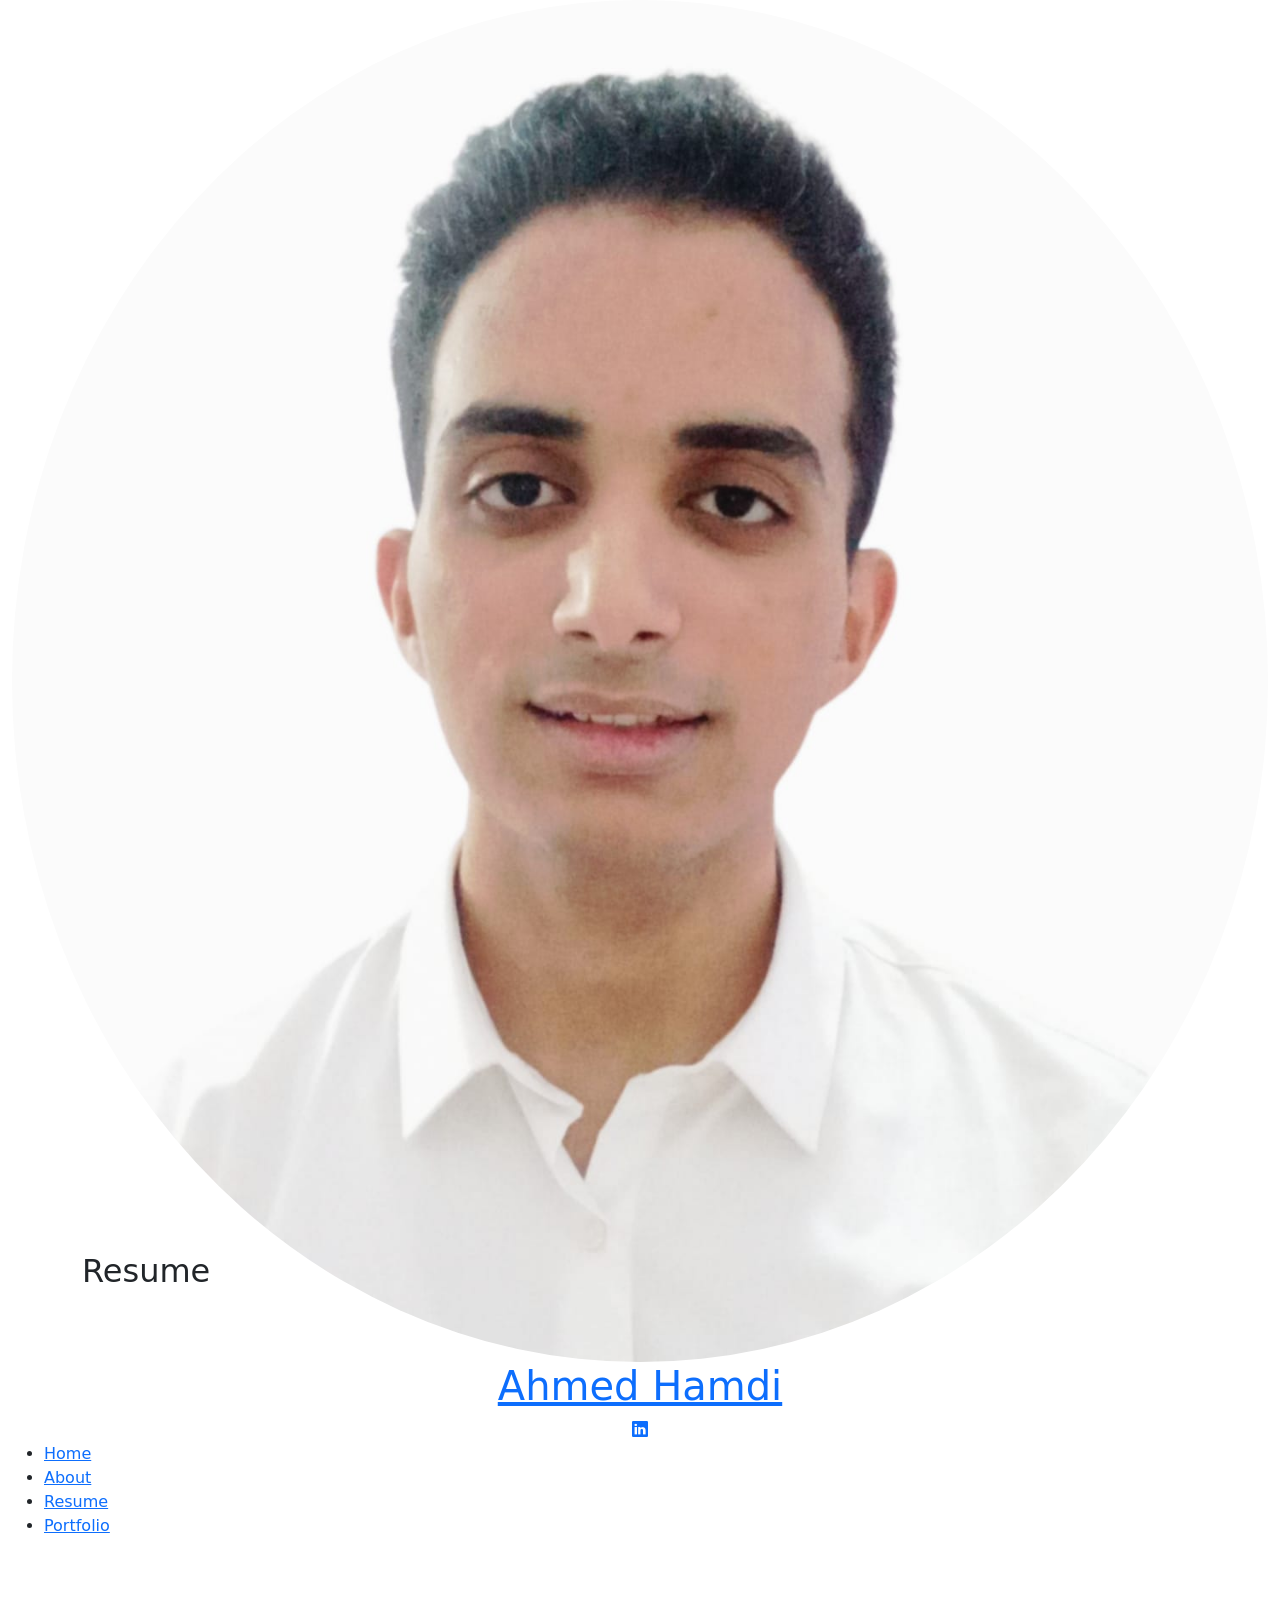
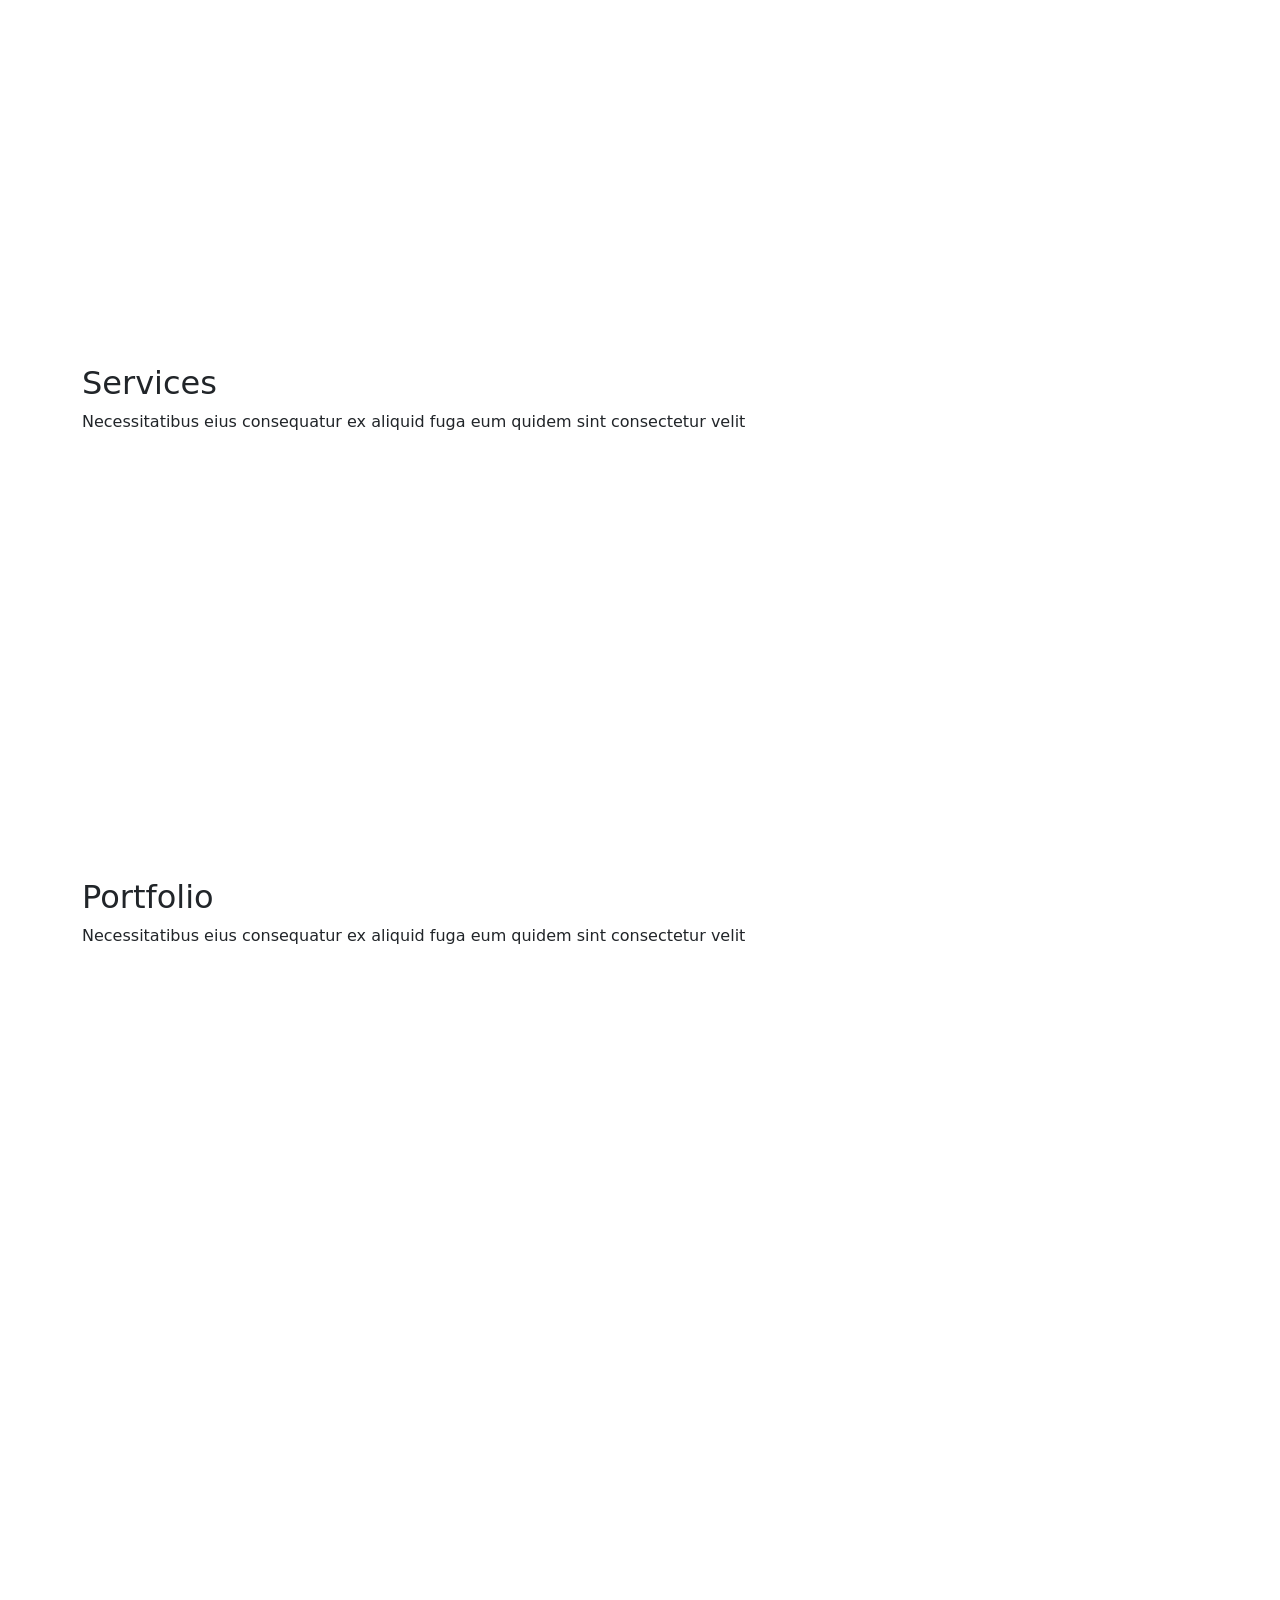
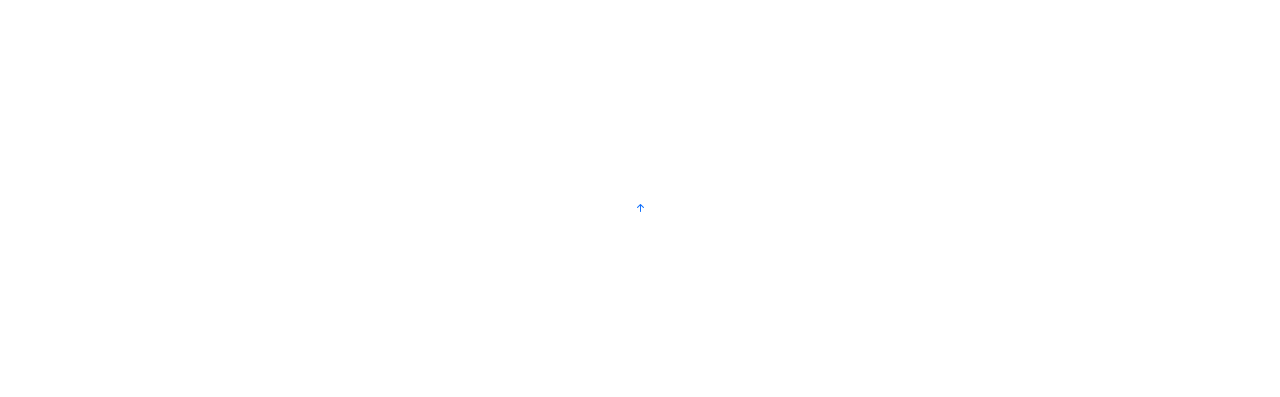
==== index.html @ 045bfffb "init repo" ====
<!DOCTYPE html>
<html lang="en">

<head>
  <meta charset="utf-8">
  <meta content="width=device-width, initial-scale=1.0" name="viewport">
  <title>Index - Style Bootstrap Template</title>
  <meta name="description" content="">
  <meta name="keywords" content="">

  <!-- Favicons -->
  <link href="assets/img/favicon.png" rel="icon">
  <link href="assets/img/apple-touch-icon.png" rel="apple-touch-icon">

  <!-- Fonts -->
  <link href="https://fonts.googleapis.com" rel="preconnect">
  <link href="https://fonts.gstatic.com" rel="preconnect" crossorigin>
  <link href="https://fonts.googleapis.com/css2?family=Roboto:ital,wght@0,100;0,300;0,400;0,500;0,700;0,900;1,100;1,300;1,400;1,500;1,700;1,900&family=Open+Sans:ital,wght@0,300;0,400;0,500;0,600;0,700;0,800;1,300;1,400;1,500;1,600;1,700;1,800&family=Quicksand:wght@300;400;500;600;700&display=swap" rel="stylesheet">

  <!-- Vendor CSS Files -->
  <link href="assets/vendor/bootstrap/css/bootstrap.min.css" rel="stylesheet">
  <link href="assets/vendor/bootstrap-icons/bootstrap-icons.css" rel="stylesheet">
  <link href="assets/vendor/aos/aos.css" rel="stylesheet">
  <link href="assets/vendor/glightbox/css/glightbox.min.css" rel="stylesheet">
  <link href="assets/vendor/swiper/swiper-bundle.min.css" rel="stylesheet">

  <!-- Main CSS File -->
  <link href="assets/css/main.css" rel="stylesheet">

  <!-- =======================================================
  * Template Name: Style
  * Template URL: https://bootstrapmade.com/style-bootstrap-portfolio-template/
  * Updated: Jul 02 2025 with Bootstrap v5.3.7
  * Author: BootstrapMade.com
  * License: https://bootstrapmade.com/license/
  ======================================================== -->
</head>

<body class="index-page">

  <header id="header" class="header d-flex align-items-center fixed-top">
    <div class="container-fluid position-relative d-flex align-items-center justify-content-between">

      <a href="index.html" class="logo d-flex align-items-center">
        <!-- Uncomment the line below if you also wish to use an image logo -->
        <!-- <img src="assets/img/logo.webp" alt=""> -->
        <!-- Uncomment the line below if you also wish to use an text logo -->
        <!-- <h1 class="sitename">Style</h1>  -->
      </a>

      <nav id="navmenu" class="navmenu">

        <div class="profile-img">
          <img src="assets/img/profile/profile-square-1.webp" alt="" class="img-fluid rounded-circle">
        </div>

        <a href="index.html" class="logo d-flex align-items-center justify-content-center active">
          <!-- Uncomment the line below if you also wish to use an image logo -->
          <!-- <img src="assets/img/logo.webp" alt=""> -->
          <h1 class="sitename">Ahmed Hamdi</h1>
        </a>

        <div class="social-links text-center">
          <a href="https://www.linkedin.com/in/ahmed-hamdi-saeed/" class="linkedin"><i class="bi bi-linkedin"></i></a>
        </div>

        <ul>
          <li><a href="#hero">Home</a></li>
          <li><a href="#about">About</a></li>
          <li><a href="#resume">Resume</a></li>
          <li><a href="#portfolio">Portfolio</a></li>       
        </ul>
        <i class="mobile-nav-toggle d-xl-none bi bi-list"></i>
      </nav>

    </div>
  </header>

  <main class="main">

    <!-- Hero Section -->
    <section id="hero" class="hero section">

      <div class="container">
        <div class="row g-0 align-items-center">

          <div class="col-lg-6 hero-content" data-aos="fade-right" data-aos-delay="100">
            <div class="content-wrapper">
              <h1 class="hero-title">Creative <span class="typed" data-typed-items="Developer, Freelancer"></span></h1>
              <p class="lead">I build full-stack digital experiences that inspire and engage. Combining a passion for clean design with robust, scalable code, I transform ideas into seamless, high-performance web solutions.</p>

              <div class="hero-actions" data-aos="fade-up" data-aos-delay="300">
                <a href="#portfolio" class="btn btn-primary">View My Work</a>
              </div>

              <div class="social-links" data-aos="fade-up" data-aos-delay="400">
                <a href="https://www.linkedin.com/in/ahmed-hamdi-saeed/"><i class="bi bi-linkedin"></i></a>
                <a href="https://github.com/AhmedHamdiSaeed"><i class="bi bi-github"></i></a>
              </div>
            </div>
          </div>

          <div class="col-lg-6 hero-image" data-aos="fade-left" data-aos-delay="200">
            <div class="image-container">
              <div class="floating-elements">
                <div class="floating-card card-2" data-aos="zoom-in" data-aos-delay="400">
                  <i class="bi bi-code-slash"></i>
                  <span>Development</span>
                </div>
                <div class="floating-card card-3" data-aos="zoom-in" data-aos-delay="500">
                  <i class="bi bi-lightning"></i>
                  <span>Creative Ideas</span>
                </div>
              </div>
              <img src="assets/img/profile/profile-square-1.webp" alt="Portfolio Hero" class="img-fluid hero-main-image">
              <div class="image-overlay"></div>
            </div>
          </div>

        </div>
      </div>

    </section><!-- /Hero Section -->

    <!-- About Section -->
    <section id="about" class="about section">

      <!-- Section Title -->
      <div class="container section-title">
        <h2>About</h2>
      </div><!-- End Section Title -->

      <div class="container" data-aos="fade-up" data-aos-delay="100">

        <div class="row align-items-center">

          <div class="col-lg-5" data-aos="fade-right" data-aos-delay="200">
            <div class="profile-image-wrapper">
              <div class="profile-image">
                <img src="assets/img/profile/profile-square-1.webp" alt="Profile" class="img-fluid">
              </div>
              <div class="signature-section">
                <p class="quote">Building meaningful digital experiences through creative code.</p>
              </div>
            </div>
          </div>

          <div class="col-lg-7" data-aos="fade-left" data-aos-delay="300">
            <div class="about-content">
              <div class="intro">
               <h2>Hi, I'm Ahmed — a Full-Stack Developer</h2>
              <p>I’m passionate about building innovative digital experiences from concept to deployment. With a strong foundation in both front-end design and back-end development, I craft responsive, efficient, and user-focused web applications that bring ideas to life.</p>
              </div>

              <div class="skills-grid">
                <div class="skill-item" data-aos="zoom-in" data-aos-delay="400">
                  <div class="skill-icon">
                    <i class="bi bi-palette"></i>
                  </div>
                  <h4>Frontend Dev</h4>
                  <p>I design and develop engaging web experiences that blend creativity with technology.</p>
                </div>
                <div class="skill-item" data-aos="zoom-in" data-aos-delay="450">
                  <div class="skill-icon">
                    <i class="bi bi-code-slash"></i>
                  </div>
                  <h4>Backend Dev</h4>
                  <p>I turn ideas into powerful, data-driven systems. I enjoy crafting efficient APIs, managing databases, and optimizing performance to make applications fast, stable, and dependable.</p>
                </div>
               
              </div>

            </div>
          </div>

        </div>

      </div>

    </section><!-- /About Section -->

    <!-- Resume Section -->
    <section id="resume" class="resume section">

      <!-- Section Title -->
      <div class="container section-title">
        <h2>Resume</h2>
      </div><!-- End Section Title -->

      <div class="container" data-aos="fade-up" data-aos-delay="100">

        <div class="row">
          <div class="col-lg-6" data-aos="fade-right" data-aos-delay="200">
            <div class="experience-section">
              <div class="section-header">
                <h2><i class="bi bi-briefcase"></i> Professional Journey</h2>
                <p class="section-subtitle"></p>
              </div>

              <div class="experience-cards">
                <div class="experience-card" data-aos="zoom-in" data-aos-delay="300">
                  <div class="card-header">
                    <div class="role-info">
                      <h3>Technical Director</h3>
                      <h4>Proin Corporation</h4>
                    </div>
                    <span class="duration">2022 - Present</span>
                  </div>
                  <div class="card-body">
                    <p>Vestibulum ante ipsum primis in faucibus orci luctus et ultrices posuere cubilia curae mauris viverra veniam sit amet lacus cursus.</p>
                    <ul class="achievements">
                      <li>Managed cross-functional teams of 15+ professionals</li>
                      <li>Implemented agile methodologies resulting in 40% efficiency gain</li>
                      <li>Led digital transformation initiatives worth $2M+</li>
                    </ul>
                  </div>
                </div>

                <div class="experience-card" data-aos="zoom-in" data-aos-delay="400">
                  <div class="card-header">
                    <div class="role-info">
                      <h3>Senior Development Manager</h3>
                      <h4>Consectetur Solutions Inc</h4>
                    </div>
                    <span class="duration">2018 - 2022</span>
                  </div>
                  <div class="card-body">
                    <p>Donec quam felis ultricies nec pellentesque eu pretium quis sem nulla consequat massa quis enim donec pede justo fringilla vel.</p>
                  </div>
                </div>

                <div class="experience-card" data-aos="zoom-in" data-aos-delay="500">
                  <div class="card-header">
                    <div class="role-info">
                      <h3>Product Development Specialist</h3>
                      <h4>Adipiscing Technologies</h4>
                    </div>
                    <span class="duration">2015 - 2018</span>
                  </div>
                  <div class="card-body">
                    <p>Nam quam nunc blandit vel luctus pulvinar hendrerit id lorem maecenas nec odio et ante tincidunt tempus donec vitae sapien ut.</p>
                  </div>
                </div>
              </div>
            </div>
          </div>

          <div class="col-lg-6" data-aos="fade-left" data-aos-delay="200">
            <div class="education-section">
              <div class="section-header">
                <h2><i class="bi bi-mortarboard"></i> Academic Excellence</h2>
                <p class="section-subtitle">Lorem ipsum dolor sit amet consectetuer adipiscing elit aenean commodo ligula eget dolor aenean massa.</p>
              </div>

              <div class="education-timeline">
                <div class="timeline-track"></div>

                <div class="education-item" data-aos="slide-up" data-aos-delay="300">
                  <div class="timeline-marker"></div>
                  <div class="education-content">
                    <div class="degree-header">
                      <h3>Master of Computer Science</h3>
                      <span class="year">2015 - 2017</span>
                    </div>
                    <h4 class="institution">Tempus University</h4>
                    <p>Cum sociis natoque penatibus et magnis dis parturient montes nascetur ridiculus mus donec quam felis ultricies nec.</p>
                  </div>
                </div>

                <div class="education-item" data-aos="slide-up" data-aos-delay="400">
                  <div class="timeline-marker"></div>
                  <div class="education-content">
                    <div class="degree-header">
                      <h3>Bachelor of Information Technology</h3>
                      <span class="year">2011 - 2015</span>
                    </div>
                    <h4 class="institution">Rhoncus Institute of Technology</h4>
                    <p>Nullam dictum felis eu pede mollis pretium integer tincidunt cras dapibus vivamus elementum semper nisi aenean vulputate.</p>
                  </div>
                </div>

                <div class="education-item" data-aos="slide-up" data-aos-delay="500">
                  <div class="timeline-marker"></div>
                  <div class="education-content">
                    <div class="degree-header">
                      <h3>Certificate in Digital Innovation</h3>
                      <span class="year">2020</span>
                    </div>
                    <h4 class="institution">Ligula Academy</h4>
                    <p>Etiam sit amet orci eget eros faucibus tincidunt duis leo sed fringilla mauris sit amet nibh donec sodales sagittis magna.</p>
                  </div>
                </div>
              </div>
            </div>
          </div>
        </div>

      </div>

    </section><!-- /Resume Section -->

    <!-- Services Section -->
    <section id="services" class="services section">

      <!-- Section Title -->
      <div class="container section-title">
        <h2>Services</h2>
        <p>Necessitatibus eius consequatur ex aliquid fuga eum quidem sint consectetur velit</p>
      </div><!-- End Section Title -->

      <div class="container" data-aos="fade-up" data-aos-delay="100">

        <div class="row g-4">

          <!-- Card 1 -->
          <div class="col-lg-4 col-md-6" data-aos="fade-up" data-aos-delay="100">
            <div class="service-item">
              <div class="icon">
                <i class="bi bi-stack"></i>
              </div>
              <h3>Digital Solutions</h3>
              <p>Sed ut perspiciatis unde omnis iste natus error sit voluptatem accusantium doloremque laudantium totam rem aperiam eaque ipsa.</p>
              <div class="card-links">
                <a href="#" class="link-item">
                  Learn More
                  <i class="bi bi-arrow-right"></i>
                </a>
              </div>
            </div>
          </div><!-- End Service Item -->

          <!-- Card 2 -->
          <div class="col-lg-4 col-md-6" data-aos="fade-up" data-aos-delay="200">
            <div class="service-item">
              <div class="icon">
                <i class="bi bi-shield-check"></i>
              </div>
              <h3>Secure Systems</h3>
              <p>Duis aute irure dolor in reprehenderit in voluptate velit esse cillum dolore eu fugiat nulla pariatur excepteur sint occaecat cupidatat.</p>
              <div class="card-links">
                <a href="#" class="link-item">
                  Learn More
                  <i class="bi bi-arrow-right"></i>
                </a>
              </div>
            </div>
          </div><!-- End Service Item -->

          <!-- Card 3 -->
          <div class="col-lg-4 col-md-6" data-aos="fade-up" data-aos-delay="300">
            <div class="service-item">
              <div class="icon">
                <i class="bi bi-graph-up"></i>
              </div>
              <h3>Growth Strategy</h3>
              <p>Quis autem vel eum iure reprehenderit qui in ea voluptate velit esse quam nihil molestiae consequatur vel illum qui dolorem.</p>
              <div class="card-links">
                <a href="#" class="link-item">
                  Learn More
                  <i class="bi bi-arrow-right"></i>
                </a>
              </div>
            </div>
          </div><!-- End Service Item -->

          <!-- Card 4 -->
          <div class="col-lg-4 col-md-6" data-aos="fade-up" data-aos-delay="100">
            <div class="service-item">
              <div class="icon">
                <i class="bi bi-cpu"></i>
              </div>
              <h3>AI Integration</h3>
              <p>Nemo enim ipsam voluptatem quia voluptas sit aspernatur aut odit aut fugit, sed quia consequuntur magni dolores eos qui ratione.</p>
              <div class="card-links">
                <a href="#" class="link-item">
                  Learn More
                  <i class="bi bi-arrow-right"></i>
                </a>
              </div>
            </div>
          </div><!-- End Service Item -->

          <!-- Card 5 -->
          <div class="col-lg-4 col-md-6" data-aos="fade-up" data-aos-delay="200">
            <div class="service-item">
              <div class="icon">
                <i class="bi bi-cloud-arrow-up"></i>
              </div>
              <h3>Cloud Services</h3>
              <p>At vero eos et accusamus et iusto odio dignissimos ducimus qui blanditiis praesentium voluptatum deleniti atque corrupti quos.</p>
              <div class="card-links">
                <a href="#" class="link-item">
                  Learn More
                  <i class="bi bi-arrow-right"></i>
                </a>
              </div>
            </div>
          </div><!-- End Service Item -->

          <!-- Card 6 -->
          <div class="col-lg-4 col-md-6" data-aos="fade-up" data-aos-delay="300">
            <div class="service-item">
              <div class="icon">
                <i class="bi bi-gear"></i>
              </div>
              <h3>Process Automation</h3>
              <p>Nam libero tempore, cum soluta nobis est eligendi optio cumque nihil impedit quo minus id quod maxime placeat facere possimus.</p>
              <div class="card-links">
                <a href="#" class="link-item">
                  Learn More
                  <i class="bi bi-arrow-right"></i>
                </a>
              </div>
            </div>
          </div><!-- End Service Item -->

        </div>

      </div>

    </section><!-- /Services Section -->

    <!-- Portfolio Section -->
    <section id="portfolio" class="portfolio section">

      <!-- Section Title -->
      <div class="container section-title">
        <h2>Portfolio</h2>
        <p>Necessitatibus eius consequatur ex aliquid fuga eum quidem sint consectetur velit</p>
      </div><!-- End Section Title -->

      <div class="container-fluid" data-aos="fade-up" data-aos-delay="100">

        <div class="isotope-layout" data-default-filter="*" data-layout="masonry" data-sort="original-order">

          <ul class="portfolio-filters isotope-filters" data-aos="fade-up" data-aos-delay="200">
            <li data-filter="*" class="filter-active">
              <i class="bi bi-grid-3x3"></i> All Projects
            </li>
            <li data-filter=".filter-ui">
              UI/UX
            </li>
            <li data-filter=".filter-development">
              Development
            </li>
            <li data-filter=".filter-photography">
              Photography
            </li>
            <li data-filter=".filter-marketing">
              Marketing
            </li>
          </ul>

          <div class="row g-4 isotope-container" data-aos="fade-up" data-aos-delay="300">

            <div class="col-xl-3 col-lg-4 col-md-6 portfolio-item isotope-item filter-ui">
              <article class="portfolio-entry">
                <figure class="entry-image">
                  <img src="assets/img/portfolio/portfolio-1.webp" class="img-fluid" alt="" loading="lazy">
                  <div class="entry-overlay">
                    <div class="overlay-content">
                      <div class="entry-meta">UI/UX Design</div>
                      <h3 class="entry-title">Mobile Banking App</h3>
                      <div class="entry-links">
                        <a href="assets/img/portfolio/portfolio-1.webp" class="glightbox" data-gallery="portfolio-gallery-ui" data-glightbox="title: Mobile Banking App; description: Praesent commodo cursus magna, vel scelerisque nisl consectetur.">
                          <i class="bi bi-arrows-angle-expand"></i>
                        </a>
                        <a href="portfolio-details.html">
                          <i class="bi bi-arrow-right"></i>
                        </a>
                      </div>
                    </div>
                  </div>
                </figure>
              </article>
            </div><!-- End Portfolio Item -->

            <div class="col-xl-3 col-lg-4 col-md-6 portfolio-item isotope-item filter-development">
              <article class="portfolio-entry">
                <figure class="entry-image">
                  <img src="assets/img/portfolio/portfolio-10.webp" class="img-fluid" alt="" loading="lazy">
                  <div class="entry-overlay">
                    <div class="overlay-content">
                      <div class="entry-meta">Development</div>
                      <h3 class="entry-title">E-Learning Platform</h3>
                      <div class="entry-links">
                        <a href="assets/img/portfolio/portfolio-10.webp" class="glightbox" data-gallery="portfolio-gallery-development" data-glightbox="title: E-Learning Platform; description: Nulla vitae elit libero, a pharetra augue mollis interdum.">
                          <i class="bi bi-arrows-angle-expand"></i>
                        </a>
                        <a href="portfolio-details.html">
                          <i class="bi bi-arrow-right"></i>
                        </a>
                      </div>
                    </div>
                  </div>
                </figure>
              </article>
            </div><!-- End Portfolio Item -->

            <div class="col-xl-3 col-lg-4 col-md-6 portfolio-item isotope-item filter-photography">
              <article class="portfolio-entry">
                <figure class="entry-image">
                  <img src="assets/img/portfolio/portfolio-7.webp" class="img-fluid" alt="" loading="lazy">
                  <div class="entry-overlay">
                    <div class="overlay-content">
                      <div class="entry-meta">Photography</div>
                      <h3 class="entry-title">Urban Architecture</h3>
                      <div class="entry-links">
                        <a href="assets/img/portfolio/portfolio-7.webp" class="glightbox" data-gallery="portfolio-gallery-photography" data-glightbox="title: Urban Architecture; description: Sed ut perspiciatis unde omnis iste natus error sit voluptatem.">
                          <i class="bi bi-arrows-angle-expand"></i>
                        </a>
                        <a href="portfolio-details.html">
                          <i class="bi bi-arrow-right"></i>
                        </a>
                      </div>
                    </div>
                  </div>
                </figure>
              </article>
            </div><!-- End Portfolio Item -->

            <div class="col-xl-3 col-lg-4 col-md-6 portfolio-item isotope-item filter-marketing">
              <article class="portfolio-entry">
                <figure class="entry-image">
                  <img src="assets/img/portfolio/portfolio-4.webp" class="img-fluid" alt="" loading="lazy">
                  <div class="entry-overlay">
                    <div class="overlay-content">
                      <div class="entry-meta">Marketing</div>
                      <h3 class="entry-title">Social Media Campaign</h3>
                      <div class="entry-links">
                        <a href="assets/img/portfolio/portfolio-4.webp" class="glightbox" data-gallery="portfolio-gallery-marketing" data-glightbox="title: Social Media Campaign; description: Quis autem vel eum iure reprehenderit qui in ea voluptate.">
                          <i class="bi bi-arrows-angle-expand"></i>
                        </a>
                        <a href="portfolio-details.html">
                          <i class="bi bi-arrow-right"></i>
                        </a>
                      </div>
                    </div>
                  </div>
                </figure>
              </article>
            </div><!-- End Portfolio Item -->

            <div class="col-xl-3 col-lg-4 col-md-6 portfolio-item isotope-item filter-ui">
              <article class="portfolio-entry">
                <figure class="entry-image">
                  <img src="assets/img/portfolio/portfolio-2.webp" class="img-fluid" alt="" loading="lazy">
                  <div class="entry-overlay">
                    <div class="overlay-content">
                      <div class="entry-meta">UI/UX Design</div>
                      <h3 class="entry-title">Smart Home Interface</h3>
                      <div class="entry-links">
                        <a href="assets/img/portfolio/portfolio-2.webp" class="glightbox" data-gallery="portfolio-gallery-ui" data-glightbox="title: Smart Home Interface; description: At vero eos et accusamus et iusto odio dignissimos ducimus.">
                          <i class="bi bi-arrows-angle-expand"></i>
                        </a>
                        <a href="portfolio-details.html">
                          <i class="bi bi-arrow-right"></i>
                        </a>
                      </div>
                    </div>
                  </div>
                </figure>
              </article>
            </div><!-- End Portfolio Item -->

            <div class="col-xl-3 col-lg-4 col-md-6 portfolio-item isotope-item filter-development">
              <article class="portfolio-entry">
                <figure class="entry-image">
                  <img src="assets/img/portfolio/portfolio-11.webp" class="img-fluid" alt="" loading="lazy">
                  <div class="entry-overlay">
                    <div class="overlay-content">
                      <div class="entry-meta">Development</div>
                      <h3 class="entry-title">Cloud Management System</h3>
                      <div class="entry-links">
                        <a href="assets/img/portfolio/portfolio-11.webp" class="glightbox" data-gallery="portfolio-gallery-development" data-glightbox="title: Cloud Management System; description: Temporibus autem quibusdam et aut officiis debitis.">
                          <i class="bi bi-arrows-angle-expand"></i>
                        </a>
                        <a href="portfolio-details.html">
                          <i class="bi bi-arrow-right"></i>
                        </a>
                      </div>
                    </div>
                  </div>
                </figure>
              </article>
            </div><!-- End Portfolio Item -->

            <div class="col-xl-3 col-lg-4 col-md-6 portfolio-item isotope-item filter-photography">
              <article class="portfolio-entry">
                <figure class="entry-image">
                  <img src="assets/img/portfolio/portfolio-8.webp" class="img-fluid" alt="" loading="lazy">
                  <div class="entry-overlay">
                    <div class="overlay-content">
                      <div class="entry-meta">Photography</div>
                      <h3 class="entry-title">Nature Collection</h3>
                      <div class="entry-links">
                        <a href="assets/img/portfolio/portfolio-8.webp" class="glightbox" data-gallery="portfolio-gallery-photography" data-glightbox="title: Nature Collection; description: Integer posuere erat a ante venenatis dapibus posuere velit aliquet.">
                          <i class="bi bi-arrows-angle-expand"></i>
                        </a>
                        <a href="portfolio-details.html">
                          <i class="bi bi-arrow-right"></i>
                        </a>
                      </div>
                    </div>
                  </div>
                </figure>
              </article>
            </div><!-- End Portfolio Item -->

            <div class="col-xl-3 col-lg-4 col-md-6 portfolio-item isotope-item filter-marketing">
              <article class="portfolio-entry">
                <figure class="entry-image">
                  <img src="assets/img/portfolio/portfolio-5.webp" class="img-fluid" alt="" loading="lazy">
                  <div class="entry-overlay">
                    <div class="overlay-content">
                      <div class="entry-meta">Marketing</div>
                      <h3 class="entry-title">Brand Strategy</h3>
                      <div class="entry-links">
                        <a href="assets/img/portfolio/portfolio-5.webp" class="glightbox" data-gallery="portfolio-gallery-marketing" data-glightbox="title: Brand Strategy; description: Fusce dapibus, tellus ac cursus commodo, tortor mauris condimentum.">
                          <i class="bi bi-arrows-angle-expand"></i>
                        </a>
                        <a href="portfolio-details.html">
                          <i class="bi bi-arrow-right"></i>
                        </a>
                      </div>
                    </div>
                  </div>
                </figure>
              </article>
            </div><!-- End Portfolio Item -->

          </div><!-- End Portfolio Container -->

        </div>

      </div>

    </section><!-- /Portfolio Section -->

  </main>


  <!-- Scroll Top -->
  <a href="#" id="scroll-top" class="scroll-top d-flex align-items-center justify-content-center"><i class="bi bi-arrow-up-short"></i></a>

  <!-- Vendor JS Files -->
  <script src="assets/vendor/bootstrap/js/bootstrap.bundle.min.js"></script>
  <script src="assets/vendor/php-email-form/validate.js"></script>
  <script src="assets/vendor/aos/aos.js"></script>
  <script src="assets/vendor/purecounter/purecounter_vanilla.js"></script>
  <script src="assets/vendor/typed.js/typed.umd.js"></script>
  <script src="assets/vendor/waypoints/noframework.waypoints.js"></script>
  <script src="assets/vendor/glightbox/js/glightbox.min.js"></script>
  <script src="assets/vendor/imagesloaded/imagesloaded.pkgd.min.js"></script>
  <script src="assets/vendor/isotope-layout/isotope.pkgd.min.js"></script>
  <script src="assets/vendor/swiper/swiper-bundle.min.js"></script>

  <!-- Main JS File -->
  <script src="assets/js/main.js"></script>

</body>

</html>
---- assets/css/main.css ----
/**
* Template Name: Style
* Template URL: https://bootstrapmade.com/style-bootstrap-portfolio-template/
* Updated: Jul 02 2025 with Bootstrap v5.3.7
* Author: BootstrapMade.com
* License: https://bootstrapmade.com/license/
*/

@charset "UTF-8";

/*--------------------------------------------------------------
# Font & Color Variables
# Help: https://bootstrapmade.com/color-system/
--------------------------------------------------------------*/
/* Fonts */
:root {
  --default-font: "Roboto",  system-ui, -apple-system, "Segoe UI", Roboto, "Helvetica Neue", Arial, "Noto Sans", "Liberation Sans", sans-serif, "Apple Color Emoji", "Segoe UI Emoji", "Segoe UI Symbol", "Noto Color Emoji";
  --heading-font: "Quicksand",  sans-serif;
  --nav-font: "Open Sans",  sans-serif;
}

/* Global Colors - The following color variables are used throughout the website. Updating them here will change the color scheme of the entire website */
:root { 
  --background-color: #ffffff; /* Background color for the entire website, including individual sections */
  --default-color: #314862; /* Default color used for the majority of the text content across the entire website */
  --heading-color: #13447f; /* Color for headings, subheadings and title throughout the website */
  --accent-color: #065cc2; /* Accent color that represents your brand on the website. It's used for buttons, links, and other elements that need to stand out */
  --surface-color: #ffffff; /* The surface color is used as a background of boxed elements within sections, such as cards, icon boxes, or other elements that require a visual separation from the global background. */
  --contrast-color: #ffffff; /* Contrast color for text, ensuring readability against backgrounds of accent, heading, or default colors. */
}

/* Nav Menu Colors - The following color variables are used specifically for the navigation menu. They are separate from the global colors to allow for more customization options */
:root {
  --nav-color: #314862;  /* The default color of the main navmenu links */
  --nav-hover-color: #065cc2; /* Applied to main navmenu links when they are hovered over or active */
  --nav-mobile-background-color: #11427d; /* Used as the background color for mobile navigation menu */
  --nav-dropdown-background-color: #065cc2; /* Used as the background color for dropdown items that appear when hovering over primary navigation items */
  --nav-dropdown-color: #acc4e0; /* Used for navigation links of the dropdown items in the navigation menu. */
  --nav-dropdown-hover-color: #ffffff; /* Similar to --nav-hover-color, this color is applied to dropdown navigation links when they are hovered over. */
}

/* Color Presets - These classes override global colors when applied to any section or element, providing reuse of the sam color scheme. */

.light-background {
  --background-color: #f7faff;
  --surface-color: #ffffff;
}

.dark-background {
  --background-color: #065cc2;
  --default-color: #ffffff;
  --heading-color: #ffffff;
  --accent-color: #afcdf1;
  --surface-color: #2973cc;
  --contrast-color: #ffffff;
}

/* Smooth scroll */
:root {
  scroll-behavior: smooth;
}

/*--------------------------------------------------------------
# General Styling & Shared Classes
--------------------------------------------------------------*/
body {
  color: var(--default-color);
  background-color: var(--background-color);
  font-family: var(--default-font);
}

a {
  color: var(--accent-color);
  text-decoration: none;
  transition: 0.3s;
}

a:hover {
  color: color-mix(in srgb, var(--accent-color), transparent 25%);
  text-decoration: none;
}

h1,
h2,
h3,
h4,
h5,
h6 {
  color: var(--heading-color);
  font-family: var(--heading-font);
}

/* PHP Email Form Messages
------------------------------*/
.php-email-form .error-message {
  display: none;
  background: #df1529;
  color: #ffffff;
  text-align: left;
  padding: 15px;
  margin-bottom: 24px;
  font-weight: 600;
}

.php-email-form .sent-message {
  display: none;
  color: #ffffff;
  background: #059652;
  text-align: center;
  padding: 15px;
  margin-bottom: 24px;
  font-weight: 600;
}

.php-email-form .loading {
  display: none;
  background: var(--surface-color);
  text-align: center;
  padding: 15px;
  margin-bottom: 24px;
}

.php-email-form .loading:before {
  content: "";
  display: inline-block;
  border-radius: 50%;
  width: 24px;
  height: 24px;
  margin: 0 10px -6px 0;
  border: 3px solid var(--accent-color);
  border-top-color: var(--surface-color);
  animation: php-email-form-loading 1s linear infinite;
}

@keyframes php-email-form-loading {
  0% {
    transform: rotate(0deg);
  }

  100% {
    transform: rotate(360deg);
  }
}

/*--------------------------------------------------------------
# Global Header
--------------------------------------------------------------*/
.header {
  --background-color: rgba(255, 255, 255, 0);
  color: var(--default-color);
  background-color: var(--background-color);
  padding: 15px 0;
  transition: all 0.5s;
  z-index: 997;
}

.header .logo {
  line-height: 1;
}

.header .logo img {
  max-height: 32px;
  margin-right: 8px;
}

.header .logo h1 {
  font-size: 30px;
  margin: 0;
  font-weight: 700;
  color: var(--heading-color);
}

/*--------------------------------------------------------------
# Navigation Menu
--------------------------------------------------------------*/
/* Navmenu */
.mobile-nav-toggle {
  color: var(--nav-color);
  position: fixed;
  top: 20px;
  right: 20px;
  font-size: 32px;
  line-height: 0;
  cursor: pointer;
  display: block !important;
  z-index: 998;
  transition: 0.3s;
}

.mobile-nav-toggle:hover {
  color: var(--nav-hover-color);
}

.navmenu {
  position: fixed;
  top: 0;
  bottom: 0;
  right: -300px;
  z-index: 997;
  transition: 0.3s;
  width: 300px;
  overflow: hidden;
}

.navmenu .profile-img img {
  margin: 15px auto;
  display: block;
  width: 160px;
  border: 8px solid color-mix(in srgb, var(--contrast-color), transparent 85%);
}

.navmenu .logo {
  line-height: 1;
  margin-bottom: 15px;
}

.navmenu .logo img {
  max-height: 32px;
  margin-right: 8px;
}

.navmenu .logo h1 {
  font-size: 24px;
  margin: 0;
  font-weight: 700;
  color: var(--contrast-color);
}

.navmenu .social-links {
  margin: 0 0 20px 0;
}

.navmenu .social-links a {
  font-size: 16px;
  display: inline-flex;
  align-items: center;
  justify-content: center;
  padding: 0;
  background: color-mix(in srgb, var(--contrast-color), transparent 90%);
  color: var(--contrast-color);
  margin: 0 2px;
  border-radius: 50%;
  width: 40px;
  height: 40px;
  transition: 0.3s;
}

.navmenu .social-links a i {
  margin: 0;
}

.navmenu .social-links a:hover {
  color: var(--contrast-color);
  background: var(--accent-color);
}

.navmenu ul {
  display: block;
  list-style: none;
  padding: 10px 0;
  margin: 0;
  overflow-y: auto;
  transition: 0.3s;
  z-index: 998;
}

.navmenu a,
.navmenu a:focus {
  color: var(--nav-dropdown-color);
  padding: 10px 20px;
  font-family: var(--nav-font);
  font-size: 17px;
  font-weight: 500;
  display: flex;
  align-items: center;
  justify-content: space-between;
  white-space: nowrap;
  transition: 0.3s;
}

.navmenu a i,
.navmenu a:focus i {
  font-size: 12px;
  line-height: 0;
  margin-left: 5px;
  width: 30px;
  height: 30px;
  display: flex;
  align-items: center;
  justify-content: center;
  border-radius: 50%;
  transition: 0.3s;
  background-color: color-mix(in srgb, var(--accent-color), transparent 90%);
}

.navmenu a i:hover,
.navmenu a:focus i:hover {
  background-color: var(--accent-color);
  color: var(--contrast-color);
}

.navmenu a:hover,
.navmenu .active,
.navmenu .active:focus {
  color: var(--nav-dropdown-hover-color);
}

.navmenu .active i,
.navmenu .active:focus i {
  background-color: var(--accent-color);
  color: var(--contrast-color);
  transform: rotate(180deg);
}

.navmenu .dropdown ul {
  position: static;
  display: none;
  z-index: 99;
  padding: 10px 0;
  margin: 10px 20px;
  box-shadow: none;
  transition: all 0.5s ease-in-out;
}

.navmenu .dropdown>.dropdown-active {
  display: block;
  background-color: var(--nav-dropdown-background-color);
  border: 1px solid color-mix(in srgb, var(--nav-dropdown-color), transparent 90%);
}

.mobile-nav-active {
  overflow: hidden;
}

.mobile-nav-active .mobile-nav-toggle {
  right: 310px;
  font-size: 36px;
}

.mobile-nav-active .navmenu {
  position: fixed;
  overflow: hidden;
  top: 0;
  bottom: 0;
  right: 0;
  background-color: var(--nav-mobile-background-color);
  transition: 0.3s;
}

/*--------------------------------------------------------------
# Global Footer
--------------------------------------------------------------*/
.footer {
  color: var(--default-color);
  background-color: var(--background-color);
  font-size: 14px;
  padding: 40px 0;
  position: relative;
}

.footer .copyright p {
  margin-bottom: 0;
}

.footer .social-links {
  margin-top: 20px;
}

.footer .social-links a {
  display: flex;
  align-items: center;
  justify-content: center;
  width: 40px;
  height: 40px;
  border-radius: 50%;
  border: 1px solid color-mix(in srgb, var(--default-color), transparent 50%);
  font-size: 16px;
  color: color-mix(in srgb, var(--default-color), transparent 50%);
  margin: 0 5px;
  transition: 0.3s;
}

.footer .social-links a:hover {
  color: var(--accent-color);
  border-color: var(--accent-color);
}

.footer .credits {
  margin-top: 10px;
  font-size: 13px;
  text-align: center;
}

/*--------------------------------------------------------------
# Scroll Top Button
--------------------------------------------------------------*/
.scroll-top {
  position: fixed;
  visibility: hidden;
  opacity: 0;
  right: 15px;
  bottom: -15px;
  z-index: 99999;
  background-color: var(--accent-color);
  width: 44px;
  height: 44px;
  border-radius: 50px;
  transition: all 0.4s;
}

.scroll-top i {
  font-size: 24px;
  color: var(--contrast-color);
  line-height: 0;
}

.scroll-top:hover {
  background-color: color-mix(in srgb, var(--accent-color), transparent 20%);
  color: var(--contrast-color);
}

.scroll-top.active {
  visibility: visible;
  opacity: 1;
  bottom: 15px;
}

/*--------------------------------------------------------------
# Disable aos animation delay on mobile devices
--------------------------------------------------------------*/
@media screen and (max-width: 768px) {
  [data-aos-delay] {
    transition-delay: 0 !important;
  }
}

/*--------------------------------------------------------------
# Global Page Titles & Breadcrumbs
--------------------------------------------------------------*/
.page-title {
  color: var(--default-color);
  background-color: var(--background-color);
  padding: 25px 0;
  position: relative;
}

.page-title h1 {
  font-size: 24px;
  font-weight: 700;
}

.page-title .breadcrumbs ol {
  display: flex;
  flex-wrap: wrap;
  list-style: none;
  padding: 0;
  margin: 0;
  font-size: 14px;
  font-weight: 400;
}

.page-title .breadcrumbs ol li+li {
  padding-left: 10px;
}

.page-title .breadcrumbs ol li+li::before {
  content: "/";
  display: inline-block;
  padding-right: 10px;
  color: color-mix(in srgb, var(--default-color), transparent 70%);
}

/*--------------------------------------------------------------
# Global Sections
--------------------------------------------------------------*/
section,
.section {
  color: var(--default-color);
  background-color: var(--background-color);
  padding: 60px 0;
  overflow: clip;
}

/*--------------------------------------------------------------
# Global Section Titles
--------------------------------------------------------------*/
.section-title {
  padding-bottom: 60px;
  position: relative;
}

.section-title h2 {
  font-size: 36px;
  font-weight: 700;
  padding: 0;
  line-height: 1px;
  margin: 0;
  letter-spacing: 0.5px;
  position: relative;
}

.section-title h2::after {
  content: "";
  width: 120px;
  height: 1px;
  display: inline-block;
  background: var(--accent-color);
  margin: 10px 10px;
}

.section-title p {
  color: color-mix(in srgb, var(--default-color), transparent 50%);
  margin: 5px 0 0 0;
  font-size: 16px;
  font-weight: 500;
  font-family: var(--heading-font);
}

/*--------------------------------------------------------------
# Hero Section
--------------------------------------------------------------*/
.hero {
  padding: 120px 0;
  position: relative;
  overflow: hidden;
  min-height: 100vh;
  display: flex;
  align-items: center;
}

.hero::before {
  content: "";
  position: absolute;
  top: 0;
  left: 0;
  right: 0;
  bottom: 0;
  background: url("../img/bg/abstract-bg-1.webp") no-repeat center center;
  background-size: cover;
  opacity: 0.08;
  z-index: 1;
}

.hero .container {
  position: relative;
  z-index: 2;
}

@media (max-width: 991px) {
  .hero .hero-content {
    padding: 60px 30px;
    text-align: center;
  }
}

@media (max-width: 576px) {
  .hero .hero-content {
    padding: 40px 20px;
  }
}

.hero .content-wrapper {
  max-width: 600px;
}

.hero .hero-title {
  font-size: 3.5rem;
  font-weight: 700;
  margin-bottom: 1.5rem;
  line-height: 1.2;
}

@media (max-width: 768px) {
  .hero .hero-title {
    font-size: 2.8rem;
  }
}

@media (max-width: 576px) {
  .hero .hero-title {
    font-size: 2.2rem;
  }
}

.hero .hero-title .typed {
  color: var(--accent-color);
  position: relative;
}

.hero .lead {
  font-size: 1.2rem;
  color: color-mix(in srgb, var(--default-color), transparent 20%);
  margin-bottom: 3rem;
  line-height: 1.6;
}

@media (max-width: 768px) {
  .hero .lead {
    font-size: 1.1rem;
    margin-bottom: 2rem;
  }
}

.hero .hero-stats {
  display: flex;
  gap: 2rem;
  margin-bottom: 3rem;
}

@media (max-width: 768px) {
  .hero .hero-stats {
    justify-content: center;
    gap: 1.5rem;
    margin-bottom: 2rem;
  }
}

@media (max-width: 576px) {
  .hero .hero-stats {
    flex-direction: column;
    gap: 1rem;
  }
}

.hero .hero-stats .stat-item {
  display: flex;
  flex-direction: column;
  align-items: center;
}

.hero .hero-stats .stat-item .purecounter {
  font-size: 2rem;
  font-weight: 700;
  color: var(--accent-color);
  line-height: 1;
}

.hero .hero-stats .stat-item .stat-label {
  font-size: 0.9rem;
  color: color-mix(in srgb, var(--default-color), transparent 40%);
  margin-top: 0.25rem;
}

.hero .hero-actions {
  display: flex;
  gap: 1rem;
  margin-bottom: 3rem;
}

@media (max-width: 768px) {
  .hero .hero-actions {
    justify-content: center;
    margin-bottom: 2rem;
  }
}

@media (max-width: 576px) {
  .hero .hero-actions {
    flex-direction: column;
    align-items: center;
  }
}

.hero .hero-actions .btn {
  padding: 12px 30px;
  font-weight: 600;
  border-radius: 50px;
  text-decoration: none;
  transition: all 0.3s ease;
}

.hero .hero-actions .btn.btn-primary {
  background-color: var(--accent-color);
  color: var(--contrast-color);
  border: 2px solid var(--accent-color);
}

.hero .hero-actions .btn.btn-primary:hover {
  background-color: transparent;
  color: var(--accent-color);
}

.hero .hero-actions .btn.btn-outline {
  background-color: transparent;
  color: var(--default-color);
  border: 2px solid color-mix(in srgb, var(--default-color), transparent 70%);
}

.hero .hero-actions .btn.btn-outline:hover {
  background-color: var(--accent-color);
  color: var(--contrast-color);
  border-color: var(--accent-color);
}

.hero .social-links {
  display: flex;
  gap: 1rem;
}

@media (max-width: 768px) {
  .hero .social-links {
    justify-content: center;
  }
}

.hero .social-links a {
  width: 45px;
  height: 45px;
  display: flex;
  align-items: center;
  justify-content: center;
  border-radius: 50%;
  background-color: var(--surface-color);
  color: var(--default-color);
  text-decoration: none;
  transition: all 0.3s ease;
  box-shadow: 0 2px 10px color-mix(in srgb, var(--default-color), transparent 90%);
}

.hero .social-links a:hover {
  background-color: var(--accent-color);
  color: var(--contrast-color);
  transform: translateY(-3px);
}

.hero .social-links a i {
  font-size: 1.2rem;
}

.hero .hero-image {
  position: relative;
  display: flex;
  align-items: center;
  justify-content: center;
  padding: 60px 30px;
}

@media (max-width: 991px) {
  .hero .hero-image {
    min-height: auto;
    padding: 40px 30px;
  }
}

.hero .image-container {
  position: relative;
  max-width: 500px;
  width: 100%;
}

.hero .hero-main-image {
  border-radius: 20px;
  box-shadow: 0 20px 60px color-mix(in srgb, var(--default-color), transparent 85%);
  position: relative;
  z-index: 2;
}

.hero .image-overlay {
  position: absolute;
  top: 20px;
  left: 20px;
  right: -20px;
  bottom: -20px;
  background: linear-gradient(45deg, var(--accent-color), color-mix(in srgb, var(--accent-color), transparent 30%));
  border-radius: 20px;
  z-index: 1;
}

.hero .floating-elements {
  position: absolute;
  top: 0;
  left: 0;
  right: 0;
  bottom: 0;
  z-index: 3;
}

.hero .floating-card {
  position: absolute;
  background-color: var(--surface-color);
  padding: 15px 20px;
  border-radius: 15px;
  box-shadow: 0 10px 30px color-mix(in srgb, var(--default-color), transparent 90%);
  display: flex;
  align-items: center;
  gap: 10px;
  white-space: nowrap;
  animation: float 6s ease-in-out infinite;
}

@media (max-width: 768px) {
  .hero .floating-card {
    padding: 10px 15px;
    font-size: 0.9rem;
  }
}

.hero .floating-card i {
  font-size: 1.5rem;
  color: var(--accent-color);
}

@media (max-width: 768px) {
  .hero .floating-card i {
    font-size: 1.2rem;
  }
}

.hero .floating-card span {
  font-weight: 600;
  color: var(--default-color);
}

.hero .floating-card.card-1 {
  top: 10%;
  left: -10%;
  animation-delay: 0s;
}

@media (max-width: 768px) {
  .hero .floating-card.card-1 {
    top: 5%;
    left: -5%;
  }
}

.hero .floating-card.card-2 {
  top: 60%;
  right: -15%;
  animation-delay: 2s;
}

@media (max-width: 768px) {
  .hero .floating-card.card-2 {
    top: 70%;
    right: -10%;
  }
}

.hero .floating-card.card-3 {
  bottom: 15%;
  left: -5%;
  animation-delay: 4s;
}

@media (max-width: 768px) {
  .hero .floating-card.card-3 {
    bottom: 10%;
    left: 0%;
  }
}

@keyframes float {

  0%,
  100% {
    transform: translateY(0px);
  }

  50% {
    transform: translateY(-20px);
  }
}

/*--------------------------------------------------------------
# About Section
--------------------------------------------------------------*/
.about .profile-image-wrapper {
  position: relative;
}

.about .profile-image-wrapper .profile-image {
  position: relative;
  width: 280px;
  height: 280px;
  margin: 0 auto 40px;
  border-radius: 50%;
  overflow: hidden;
  border: 5px solid var(--accent-color);
  box-shadow: 0 10px 30px color-mix(in srgb, var(--accent-color), transparent 80%);
}

.about .profile-image-wrapper .profile-image img {
  width: 100%;
  height: 100%;
  object-fit: cover;
}

@media (max-width: 768px) {
  .about .profile-image-wrapper .profile-image {
    width: 200px;
    height: 200px;
  }
}

.about .profile-image-wrapper .signature-section {
  text-align: center;
}

.about .profile-image-wrapper .signature-section .signature {
  max-width: 200px;
  height: auto;
  margin-bottom: 15px;
  opacity: 0.8;
}

.about .profile-image-wrapper .signature-section .quote {
  font-style: italic;
  color: color-mix(in srgb, var(--default-color), transparent 30%);
  font-size: 14px;
  margin: 0;
  max-width: 250px;
  margin: 0 auto;
}

.about .about-content .intro {
  margin-bottom: 40px;
}

.about .about-content .intro h2 {
  font-size: 2.5rem;
  margin-bottom: 20px;
  font-weight: 700;
}

@media (max-width: 768px) {
  .about .about-content .intro h2 {
    font-size: 2rem;
    text-align: center;
  }
}

.about .about-content .intro p {
  font-size: 16px;
  line-height: 1.7;
  color: color-mix(in srgb, var(--default-color), transparent 20%);
}

@media (max-width: 768px) {
  .about .about-content .intro p {
    text-align: center;
  }
}

.about .about-content .skills-grid {
  display: grid;
  grid-template-columns: repeat(auto-fit, minmax(200px, 1fr));
  gap: 20px;
  margin-bottom: 40px;
}

.about .about-content .skills-grid .skill-item {
  text-align: center;
  padding: 20px;
  border-radius: 10px;
  background: color-mix(in srgb, var(--accent-color), transparent 94%);
  border: 1px solid color-mix(in srgb, var(--accent-color), transparent 85%);
  transition: all 0.3s ease;
}

.about .about-content .skills-grid .skill-item:hover {
  transform: translateY(-5px);
  box-shadow: 0 10px 25px color-mix(in srgb, var(--accent-color), transparent 85%);
}

.about .about-content .skills-grid .skill-item .skill-icon {
  width: 60px;
  height: 60px;
  margin: 0 auto 15px;
  display: flex;
  align-items: center;
  justify-content: center;
  background: var(--accent-color);
  border-radius: 50%;
  color: var(--contrast-color);
  font-size: 24px;
}

.about .about-content .skills-grid .skill-item h4 {
  font-size: 18px;
  margin-bottom: 10px;
  color: var(--heading-color);
}

.about .about-content .skills-grid .skill-item p {
  font-size: 14px;
  color: color-mix(in srgb, var(--default-color), transparent 30%);
  margin: 0;
}

.about .about-content .journey-timeline {
  margin-bottom: 40px;
}

.about .about-content .journey-timeline .timeline-item {
  display: flex;
  align-items: center;
  margin-bottom: 20px;
  padding: 15px;
  border-left: 3px solid var(--accent-color);
  background: color-mix(in srgb, var(--surface-color), transparent 30%);
  border-radius: 0 8px 8px 0;
  transition: all 0.3s ease;
}

.about .about-content .journey-timeline .timeline-item:hover {
  background: color-mix(in srgb, var(--accent-color), transparent 95%);
  border-left-color: color-mix(in srgb, var(--accent-color), transparent 10%);
}

.about .about-content .journey-timeline .timeline-item:last-child {
  margin-bottom: 0;
}

.about .about-content .journey-timeline .timeline-item .year {
  font-weight: 700;
  color: var(--accent-color);
  font-size: 18px;
  min-width: 80px;
  margin-right: 20px;
}

.about .about-content .journey-timeline .timeline-item .description {
  color: color-mix(in srgb, var(--default-color), transparent 20%);
  font-size: 15px;
  line-height: 1.5;
}

@media (max-width: 576px) {
  .about .about-content .journey-timeline .timeline-item {
    flex-direction: column;
    align-items: flex-start;
  }

  .about .about-content .journey-timeline .timeline-item .year {
    margin-right: 0;
    margin-bottom: 8px;
  }
}

.about .about-content .cta-section .fun-fact {
  display: flex;
  align-items: center;
  justify-content: center;
  margin-bottom: 30px;
  padding: 15px 25px;
  background: color-mix(in srgb, var(--accent-color), transparent 94%);
  border-radius: 50px;
  border: 1px solid color-mix(in srgb, var(--accent-color), transparent 85%);
}

.about .about-content .cta-section .fun-fact .emoji {
  font-size: 20px;
  margin-right: 10px;
}

.about .about-content .cta-section .fun-fact .text {
  color: color-mix(in srgb, var(--default-color), transparent 20%);
  font-size: 14px;
  font-weight: 500;
}

@media (max-width: 768px) {
  .about .about-content .cta-section .fun-fact {
    justify-content: center;
    text-align: center;
  }
}

.about .about-content .cta-section .action-buttons {
  display: flex;
  gap: 15px;
  justify-content: center;
}

@media (max-width: 576px) {
  .about .about-content .cta-section .action-buttons {
    flex-direction: column;
    align-items: center;
  }
}

.about .about-content .cta-section .action-buttons .btn {
  padding: 12px 30px;
  font-weight: 600;
  border-radius: 50px;
  text-decoration: none;
  transition: all 0.3s ease;
  font-size: 15px;
}

.about .about-content .cta-section .action-buttons .btn.btn-primary {
  background: var(--accent-color);
  color: var(--contrast-color);
  border: 2px solid var(--accent-color);
}

.about .about-content .cta-section .action-buttons .btn.btn-primary:hover {
  background: color-mix(in srgb, var(--accent-color), black 10%);
  border-color: color-mix(in srgb, var(--accent-color), black 10%);
  transform: translateY(-2px);
}

.about .about-content .cta-section .action-buttons .btn.btn-outline {
  background: transparent;
  color: var(--accent-color);
  border: 2px solid var(--accent-color);
}

.about .about-content .cta-section .action-buttons .btn.btn-outline:hover {
  background: var(--accent-color);
  color: var(--contrast-color);
  transform: translateY(-2px);
}

@media (max-width: 992px) {
  .about .profile-image-wrapper {
    margin-bottom: 40px;
  }
}

/*--------------------------------------------------------------
# Skills Section
--------------------------------------------------------------*/
.skills .skills-grid .skill-card {
  background: linear-gradient(135deg, var(--surface-color) 0%, color-mix(in srgb, var(--surface-color), var(--accent-color) 5%) 100%);
  border-radius: 15px;
  padding: 30px;
  height: 100%;
  position: relative;
  overflow: hidden;
  border: 1px solid color-mix(in srgb, var(--accent-color), transparent 85%);
  transition: all 0.3s ease;
}

.skills .skills-grid .skill-card:before {
  content: "";
  position: absolute;
  top: 0;
  left: 0;
  width: 100%;
  height: 3px;
  background: linear-gradient(90deg, var(--accent-color), color-mix(in srgb, var(--accent-color), var(--heading-color) 30%));
}

.skills .skills-grid .skill-card:hover {
  transform: translateY(-10px);
  box-shadow: 0 20px 40px color-mix(in srgb, var(--accent-color), transparent 80%);
  border-color: color-mix(in srgb, var(--accent-color), transparent 60%);
}

.skills .skills-grid .skill-card .skill-header {
  display: flex;
  align-items: center;
  margin-bottom: 25px;
  gap: 15px;
}

.skills .skills-grid .skill-card .skill-header i {
  font-size: 28px;
  color: var(--accent-color);
  width: 50px;
  height: 50px;
  display: flex;
  align-items: center;
  justify-content: center;
  background: color-mix(in srgb, var(--accent-color), transparent 90%);
  border-radius: 12px;
}

.skills .skills-grid .skill-card .skill-header h3 {
  font-size: 20px;
  margin: 0;
  color: var(--heading-color);
}

.skills .skills-grid .skill-card .skill-item {
  margin-bottom: 20px;
}

.skills .skills-grid .skill-card .skill-item:last-child {
  margin-bottom: 0;
}

.skills .skills-grid .skill-card .skill-item .skill-info {
  display: flex;
  justify-content: space-between;
  align-items: center;
  margin-bottom: 8px;
}

.skills .skills-grid .skill-card .skill-item .skill-info .skill-name {
  font-weight: 600;
  color: var(--heading-color);
  font-size: 15px;
}

.skills .skills-grid .skill-card .skill-item .skill-info .skill-percentage {
  font-size: 14px;
  font-weight: 700;
  color: var(--accent-color);
}

.skills .skills-grid .skill-card .skill-item .skill-bar {
  height: 6px;
  background: color-mix(in srgb, var(--default-color), transparent 92%);
  border-radius: 10px;
  overflow: hidden;
  position: relative;
}

.skills .skills-grid .skill-card .skill-item .skill-bar .progress-bar {
  height: 100%;
  background: linear-gradient(45deg, var(--accent-color), color-mix(in srgb, var(--accent-color), var(--heading-color) 20%));
  border-radius: 10px;
  width: 0;
  transition: width 1.8s cubic-bezier(0.4, 0, 0.2, 1);
  position: relative;
}

.skills .skills-grid .skill-card .skill-item .skill-bar .progress-bar:after {
  content: "";
  position: absolute;
  top: 0;
  left: 0;
  right: 0;
  bottom: 0;
  background: linear-gradient(90deg, transparent, rgba(255, 255, 255, 0.3), transparent);
  animation: shimmer 2s infinite;
}

.skills .skills-summary {
  background: var(--surface-color);
  padding: 40px 30px;
  border-radius: 15px;
  height: fit-content;
  position: sticky;
  top: 20px;
  box-shadow: 0 10px 30px color-mix(in srgb, var(--default-color), transparent 90%);
}

.skills .skills-summary h3 {
  color: var(--heading-color);
  margin-bottom: 20px;
  font-size: 24px;
}

.skills .skills-summary p {
  color: color-mix(in srgb, var(--default-color), transparent 20%);
  margin-bottom: 30px;
  line-height: 1.6;
}

.skills .skills-summary .summary-stats {
  margin-bottom: 30px;
}

.skills .skills-summary .summary-stats .stat-item {
  display: flex;
  align-items: center;
  margin-bottom: 20px;
  gap: 15px;
}

.skills .skills-summary .summary-stats .stat-item:last-child {
  margin-bottom: 0;
}

.skills .skills-summary .summary-stats .stat-item .stat-circle {
  width: 50px;
  height: 50px;
  border-radius: 50%;
  background: linear-gradient(135deg, var(--accent-color), color-mix(in srgb, var(--accent-color), var(--heading-color) 30%));
  display: flex;
  align-items: center;
  justify-content: center;
  flex-shrink: 0;
}

.skills .skills-summary .summary-stats .stat-item .stat-circle i {
  color: var(--contrast-color);
  font-size: 20px;
}

.skills .skills-summary .summary-stats .stat-item .stat-info .stat-number {
  display: block;
  font-size: 24px;
  font-weight: 700;
  color: var(--heading-color);
  line-height: 1;
}

.skills .skills-summary .summary-stats .stat-item .stat-info .stat-label {
  font-size: 14px;
  color: color-mix(in srgb, var(--default-color), transparent 30%);
}

.skills .skills-summary .skills-badges h4 {
  color: var(--heading-color);
  margin-bottom: 15px;
  font-size: 18px;
}

.skills .skills-summary .skills-badges .badge-list {
  display: flex;
  flex-wrap: wrap;
  gap: 10px;
}

.skills .skills-summary .skills-badges .badge-list .skill-badge {
  background: linear-gradient(45deg, var(--accent-color), color-mix(in srgb, var(--accent-color), var(--heading-color) 20%));
  color: var(--contrast-color);
  padding: 8px 16px;
  border-radius: 20px;
  font-size: 12px;
  font-weight: 600;
  text-transform: uppercase;
  letter-spacing: 0.5px;
}

@keyframes shimmer {
  0% {
    transform: translateX(-100%);
  }

  100% {
    transform: translateX(100%);
  }
}

@media (max-width: 991px) {
  .skills .skills-summary {
    margin-top: 30px;
    position: relative;
    top: auto;
  }
}

@media (max-width: 767px) {
  .skills .skills-grid .skill-card {
    padding: 25px 20px;
  }

  .skills .skills-grid .skill-card .skill-header {
    flex-direction: column;
    text-align: center;
    gap: 10px;
  }

  .skills .skills-grid .skill-card .skill-header h3 {
    font-size: 18px;
  }

  .skills .skills-summary {
    padding: 30px 20px;
  }

  .skills .skills-summary .summary-stats .stat-item .stat-circle {
    width: 45px;
    height: 45px;
  }

  .skills .skills-summary .summary-stats .stat-item .stat-circle i {
    font-size: 18px;
  }

  .skills .skills-summary .summary-stats .stat-item .stat-info .stat-number {
    font-size: 20px;
  }
}

/*--------------------------------------------------------------
# Resume Section
--------------------------------------------------------------*/
.resume .section-header {
  margin-bottom: 2.5rem;
}

.resume .section-header h2 {
  font-size: 1.8rem;
  font-weight: 700;
  margin-bottom: 1rem;
  display: flex;
  align-items: center;
  gap: 0.75rem;
}

.resume .section-header h2 i {
  color: var(--accent-color);
  font-size: 1.5rem;
}

.resume .section-header .section-subtitle {
  color: color-mix(in srgb, var(--default-color), transparent 30%);
  font-size: 1rem;
  line-height: 1.6;
}

.resume .experience-section {
  padding-right: 1.5rem;
}

.resume .experience-section .experience-cards .experience-card {
  background: var(--surface-color);
  border: 1px solid color-mix(in srgb, var(--default-color), transparent 90%);
  border-radius: 12px;
  padding: 1.8rem;
  margin-bottom: 1.5rem;
  transition: all 0.3s ease;
  position: relative;
  overflow: hidden;
}

.resume .experience-section .experience-cards .experience-card::before {
  content: "";
  position: absolute;
  top: 0;
  left: 0;
  width: 4px;
  height: 100%;
  background: linear-gradient(135deg, var(--accent-color), color-mix(in srgb, var(--accent-color), transparent 30%));
}

.resume .experience-section .experience-cards .experience-card:hover {
  box-shadow: 0 8px 30px color-mix(in srgb, var(--default-color), transparent 85%);
  transform: translateY(-5px);
}

.resume .experience-section .experience-cards .experience-card .card-header {
  display: flex;
  justify-content: space-between;
  align-items: flex-start;
  margin-bottom: 1rem;
}

.resume .experience-section .experience-cards .experience-card .card-header .role-info h3 {
  color: var(--heading-color);
  font-size: 1.25rem;
  font-weight: 600;
  margin-bottom: 0.25rem;
}

.resume .experience-section .experience-cards .experience-card .card-header .role-info h4 {
  color: var(--accent-color);
  font-size: 1rem;
  font-weight: 500;
  margin: 0;
}

.resume .experience-section .experience-cards .experience-card .card-header .duration {
  background: color-mix(in srgb, var(--accent-color), transparent 90%);
  color: var(--accent-color);
  padding: 0.4rem 0.8rem;
  border-radius: 20px;
  font-size: 0.85rem;
  font-weight: 500;
  white-space: nowrap;
}

.resume .experience-section .experience-cards .experience-card .card-body p {
  color: color-mix(in srgb, var(--default-color), transparent 25%);
  margin-bottom: 1rem;
  line-height: 1.6;
}

.resume .experience-section .experience-cards .experience-card .card-body .achievements {
  margin: 0;
  padding-left: 0;
  list-style: none;
}

.resume .experience-section .experience-cards .experience-card .card-body .achievements li {
  position: relative;
  padding-left: 1.5rem;
  margin-bottom: 0.5rem;
  color: color-mix(in srgb, var(--default-color), transparent 15%);
  font-size: 0.9rem;
}

.resume .experience-section .experience-cards .experience-card .card-body .achievements li::before {
  content: "✓";
  position: absolute;
  left: 0;
  top: 0;
  color: var(--accent-color);
  font-weight: bold;
}

.resume .experience-section .experience-cards .experience-card .card-body .achievements li:last-child {
  margin-bottom: 0;
}

.resume .education-section {
  padding-left: 1.5rem;
}

.resume .education-section .education-timeline {
  position: relative;
}

.resume .education-section .education-timeline .timeline-track {
  position: absolute;
  left: 1rem;
  top: 2rem;
  bottom: 2rem;
  width: 2px;
  background: linear-gradient(to bottom, var(--accent-color), color-mix(in srgb, var(--accent-color), transparent 70%));
}

.resume .education-section .education-timeline .education-item {
  position: relative;
  padding-left: 3rem;
  margin-bottom: 2.5rem;
}

.resume .education-section .education-timeline .education-item:last-child {
  margin-bottom: 0;
}

.resume .education-section .education-timeline .education-item .timeline-marker {
  position: absolute;
  left: 0.5rem;
  top: 1.5rem;
  width: 1rem;
  height: 1rem;
  background: var(--accent-color);
  border: 3px solid var(--surface-color);
  border-radius: 50%;
  box-shadow: 0 0 0 4px color-mix(in srgb, var(--accent-color), transparent 85%);
}

.resume .education-section .education-timeline .education-item .education-content {
  background: var(--surface-color);
  border: 1px solid color-mix(in srgb, var(--default-color), transparent 90%);
  border-radius: 8px;
  padding: 1.5rem;
  transition: all 0.3s ease;
}

.resume .education-section .education-timeline .education-item .education-content:hover {
  box-shadow: 0 5px 20px color-mix(in srgb, var(--default-color), transparent 90%);
}

.resume .education-section .education-timeline .education-item .education-content .degree-header {
  display: flex;
  justify-content: space-between;
  align-items: flex-start;
  margin-bottom: 0.5rem;
}

.resume .education-section .education-timeline .education-item .education-content .degree-header h3 {
  color: var(--heading-color);
  font-size: 1.1rem;
  font-weight: 600;
  margin: 0;
  line-height: 1.3;
}

.resume .education-section .education-timeline .education-item .education-content .degree-header .year {
  background: var(--accent-color);
  color: var(--contrast-color);
  padding: 0.3rem 0.7rem;
  border-radius: 15px;
  font-size: 0.8rem;
  font-weight: 500;
  white-space: nowrap;
}

.resume .education-section .education-timeline .education-item .education-content .institution {
  color: color-mix(in srgb, var(--accent-color), transparent 20%);
  font-size: 1rem;
  font-weight: 500;
  margin-bottom: 0.8rem;
}

.resume .education-section .education-timeline .education-item .education-content p {
  color: color-mix(in srgb, var(--default-color), transparent 30%);
  margin: 0;
  font-size: 0.9rem;
  line-height: 1.5;
}

@media (max-width: 992px) {

  .resume .experience-section,
  .resume .education-section {
    padding-left: 0;
    padding-right: 0;
    margin-bottom: 3rem;
  }

  .resume .section-header h2 {
    font-size: 1.6rem;
  }

  .resume .experience-cards .experience-card .card-header {
    flex-direction: column;
    gap: 0.8rem;
  }

  .resume .experience-cards .experience-card .card-header .duration {
    align-self: flex-start;
  }

  .resume .education-timeline .education-item .education-content .degree-header {
    flex-direction: column;
    gap: 0.5rem;
  }

  .resume .education-timeline .education-item .education-content .degree-header .year {
    align-self: flex-start;
  }
}

@media (max-width: 576px) {
  .resume .section-header h2 {
    font-size: 1.4rem;
  }

  .resume .section-header h2 i {
    font-size: 1.2rem;
  }

  .resume .experience-cards .experience-card {
    padding: 1.3rem;
  }

  .resume .education-timeline .timeline-track {
    left: 0.5rem;
  }

  .resume .education-timeline .education-item {
    padding-left: 2rem;
  }

  .resume .education-timeline .education-item .timeline-marker {
    left: 0;
  }
}

/*--------------------------------------------------------------
# Services Section
--------------------------------------------------------------*/
.services .service-item {
  height: 100%;
  padding: 2rem;
  background-color: var(--surface-color);
  border-radius: 12px;
  box-shadow: 0 5px 25px -5px rgba(0, 0, 0, 0.05);
  transition: all 0.3s ease-in-out;
  position: relative;
  overflow: hidden;
}

.services .service-item::before {
  content: "";
  position: absolute;
  top: 0;
  left: 0;
  width: 3px;
  height: 0;
  background-color: var(--accent-color);
  transition: height 0.3s ease-in-out;
}

.services .service-item:hover {
  transform: translateY(-5px);
  box-shadow: 0 8px 30px -5px rgba(0, 0, 0, 0.08);
}

.services .service-item:hover::before {
  height: 100%;
}

.services .service-item:hover .icon i {
  transform: scale(1.1) rotate(5deg);
  color: var(--accent-color);
}

.services .service-item:hover .link-item i {
  transform: translateX(5px);
}

.services .service-item .icon {
  margin-bottom: 1.5rem;
}

.services .service-item .icon i {
  font-size: 2.5rem;
  color: color-mix(in srgb, var(--accent-color), transparent 15%);
  transition: all 0.3s ease-in-out;
}

.services .service-item h3 {
  font-size: 1.5rem;
  margin-bottom: 1rem;
  font-weight: 600;
  color: var(--heading-color);
  font-family: var(--heading-font);
}

.services .service-item p {
  color: color-mix(in srgb, var(--default-color), transparent 25%);
  font-size: 1rem;
  line-height: 1.6;
  margin-bottom: 1.5rem;
}

.services .service-item .card-links {
  margin-top: auto;
}

.services .service-item .card-links .link-item {
  display: inline-flex;
  align-items: center;
  color: var(--accent-color);
  font-weight: 500;
  font-size: 0.95rem;
  transition: color 0.3s ease;
}

.services .service-item .card-links .link-item i {
  margin-left: 0.5rem;
  font-size: 1.1rem;
  transition: transform 0.3s ease;
}

.services .service-item .card-links .link-item:hover {
  color: color-mix(in srgb, var(--accent-color), transparent 25%);
}

@media (max-width: 991px) {
  .services .card-item {
    padding: 1.75rem;
  }

  .services .card-item h3 {
    font-size: 1.35rem;
  }

  .services .card-item .icon i {
    font-size: 2.25rem;
  }
}

@media (max-width: 767px) {
  .services .card-item {
    padding: 1.5rem;
  }

  .services .card-item h3 {
    font-size: 1.25rem;
  }

  .services .card-item .icon i {
    font-size: 2rem;
  }

  .services .card-item:hover {
    transform: translateY(-3px);
  }
}

/*--------------------------------------------------------------
# Portfolio Section
--------------------------------------------------------------*/
.portfolio .portfolio-filters {
  display: flex;
  justify-content: center;
  flex-wrap: wrap;
  gap: 15px;
  padding: 0;
  margin: 0 0 40px;
  list-style: none;
}

.portfolio .portfolio-filters li {
  font-size: 15px;
  font-weight: 500;
  padding: 12px 25px;
  cursor: pointer;
  background: var(--surface-color);
  color: var(--default-color);
  border-radius: 30px;
  display: flex;
  align-items: center;
  gap: 8px;
  transition: all 0.3s ease;
}

.portfolio .portfolio-filters li i {
  font-size: 1.1em;
  transition: transform 0.3s ease;
}

.portfolio .portfolio-filters li:hover {
  color: var(--accent-color);
  transform: translateY(-2px);
  background: color-mix(in srgb, var(--accent-color), transparent 92%);
}

.portfolio .portfolio-filters li:hover i {
  transform: scale(1.1);
}

.portfolio .portfolio-filters li.filter-active {
  background: var(--accent-color);
  color: var(--contrast-color);
}

@media (max-width: 768px) {
  .portfolio .portfolio-filters {
    gap: 10px;
  }

  .portfolio .portfolio-filters li {
    padding: 8px 20px;
    font-size: 14px;
  }
}

.portfolio .portfolio-entry {
  position: relative;
  border-radius: 16px;
  overflow: hidden;
  background: var(--surface-color);
  box-shadow: 0 4px 30px rgba(0, 0, 0, 0.05);
}

.portfolio .portfolio-entry .entry-image {
  position: relative;
  margin: 0;
  overflow: hidden;
  aspect-ratio: 16/9;
}

.portfolio .portfolio-entry .entry-image img {
  width: 100%;
  height: 100%;
  object-fit: cover;
  transition: transform 0.6s cubic-bezier(0.4, 0, 0.2, 1);
}

.portfolio .portfolio-entry .entry-image .entry-overlay {
  position: absolute;
  inset: 0;
  background: linear-gradient(180deg, transparent 0%, rgba(0, 0, 0, 0.8) 100%);
  display: flex;
  align-items: flex-end;
  padding: 30px;
  opacity: 0;
  transform: translateY(20px);
  transition: all 0.4s cubic-bezier(0.4, 0, 0.2, 1);
}

.portfolio .portfolio-entry .entry-image .entry-overlay .overlay-content {
  width: 100%;
  transform: translateY(20px);
  transition: transform 0.4s cubic-bezier(0.4, 0, 0.2, 1);
}

.portfolio .portfolio-entry .entry-image .entry-overlay .entry-meta {
  color: var(--accent-color);
  font-size: 14px;
  font-weight: 500;
  text-transform: uppercase;
  letter-spacing: 1px;
  margin-bottom: 10px;
}

.portfolio .portfolio-entry .entry-image .entry-overlay .entry-title {
  color: var(--contrast-color);
  font-size: 24px;
  font-weight: 600;
  margin: 0 0 20px;
}

.portfolio .portfolio-entry .entry-image .entry-overlay .entry-links {
  display: flex;
  gap: 15px;
}

.portfolio .portfolio-entry .entry-image .entry-overlay .entry-links a {
  width: 46px;
  height: 46px;
  display: flex;
  align-items: center;
  justify-content: center;
  background: var(--surface-color);
  color: var(--accent-color);
  border-radius: 12px;
  font-size: 20px;
  transition: all 0.3s ease;
  opacity: 0;
  transform: translateY(20px);
}

.portfolio .portfolio-entry .entry-image .entry-overlay .entry-links a:hover {
  background: var(--accent-color);
  color: var(--contrast-color);
  transform: translateY(-2px);
}

.portfolio .portfolio-entry .entry-image .entry-overlay .entry-links a:nth-child(1) {
  transition-delay: 0.1s;
}

.portfolio .portfolio-entry .entry-image .entry-overlay .entry-links a:nth-child(2) {
  transition-delay: 0.2s;
}

.portfolio .portfolio-entry:hover .entry-image img {
  transform: scale(1.05);
}

.portfolio .portfolio-entry:hover .entry-image .entry-overlay {
  opacity: 1;
  transform: translateY(0);
}

.portfolio .portfolio-entry:hover .entry-image .entry-overlay .overlay-content {
  transform: translateY(0);
}

.portfolio .portfolio-entry:hover .entry-image .entry-overlay .entry-links a {
  opacity: 1;
  transform: translateY(0);
}

@media (max-width: 768px) {
  .portfolio .portfolio-entry .entry-image .entry-overlay {
    padding: 20px;
  }

  .portfolio .portfolio-entry .entry-image .entry-overlay .entry-title {
    font-size: 20px;
    margin-bottom: 15px;
  }

  .portfolio .portfolio-entry .entry-image .entry-overlay .entry-links a {
    width: 40px;
    height: 40px;
    font-size: 18px;
  }
}

.portfolio .portfolio-item .entry-image {
  aspect-ratio: 4/3;
}

@media (min-width: 1200px) {
  .portfolio .portfolio-item .entry-title {
    font-size: 20px;
  }
}

@media (min-width: 768px) {
  .portfolio .row {
    margin-left: -10px;
    margin-right: -10px;
  }

  .portfolio .row .portfolio-item {
    padding-left: 10px;
    padding-right: 10px;
  }
}

@media (min-width: 992px) {
  .portfolio .row {
    margin-left: -12px;
    margin-right: -12px;
  }

  .portfolio .row .portfolio-item {
    padding-left: 12px;
    padding-right: 12px;
  }
}

@media (min-width: 1200px) {
  .portfolio .row {
    margin-left: -15px;
    margin-right: -15px;
  }

  .portfolio .row .portfolio-item {
    padding-left: 15px;
    padding-right: 15px;
  }
}

@media (min-width: 1200px) {
  .portfolio .entry-overlay {
    padding: 25px;
  }
}

@media (min-width: 992px) and (max-width: 1199px) {
  .portfolio .entry-overlay {
    padding: 20px;
  }
}

@media (max-width: 991px) {
  .portfolio .entry-overlay {
    padding: 20px;
  }
}

/*--------------------------------------------------------------
# Testimonials Section
--------------------------------------------------------------*/
.testimonials {
  padding: 80px 0;
  overflow: hidden;
}

.testimonials .critic-reviews {
  margin-bottom: 60px;
}

.testimonials .critic-reviews .critic-review {
  background-color: var(--surface-color);
  padding: 30px;
  border-radius: 15px;
  position: relative;
  box-shadow: 0 10px 25px rgba(0, 0, 0, 0.05);
  height: 100%;
  transition: transform 0.3s ease;
}

.testimonials .critic-reviews .critic-review .review-quote {
  position: absolute;
  top: -20px;
  left: 20px;
  font-size: 80px;
  font-family: Georgia, serif;
  color: var(--accent-color);
  opacity: 0.2;
  line-height: 1;
}

.testimonials .critic-reviews .critic-review .stars {
  margin-bottom: 15px;
  display: flex;
}

.testimonials .critic-reviews .critic-review .stars i {
  color: #FFD700;
  margin-right: 3px;
  font-size: 18px;
}

.testimonials .critic-reviews .critic-review p {
  font-size: 15px;
  line-height: 1.6;
  margin-bottom: 20px;
  color: var(--default-color);
  font-style: italic;
}

.testimonials .critic-reviews .critic-review .critic-info .critic-name {
  font-weight: 600;
  color: var(--heading-color);
  font-size: 16px;
}

.testimonials .critic-reviews .critic-review:hover {
  transform: translateY(-10px);
}

.testimonials .testimonials-container {
  margin-bottom: 60px;
}

.testimonials .testimonials-container .swiper-wrapper {
  height: auto !important;
  padding-bottom: 20px;
}

.testimonials .testimonials-container .testimonial-item {
  background-color: var(--surface-color);
  padding: 30px;
  border-radius: 10px;
  box-shadow: 0 5px 15px rgba(0, 0, 0, 0.05);
  height: 100%;
  border-top: 3px solid var(--accent-color);
}

.testimonials .testimonials-container .testimonial-item .stars {
  margin-bottom: 15px;
  display: flex;
}

.testimonials .testimonials-container .testimonial-item .stars i {
  color: #FFD700;
  margin-right: 3px;
  font-size: 16px;
}

.testimonials .testimonials-container .testimonial-item p {
  font-size: 15px;
  font-style: italic;
  margin-bottom: 20px;
  color: var(--default-color);
  line-height: 1.6;
}

.testimonials .testimonials-container .testimonial-item .testimonial-profile {
  display: flex;
  align-items: center;
}

.testimonials .testimonials-container .testimonial-item .testimonial-profile img {
  width: 50px;
  height: 50px;
  border-radius: 50%;
  border: 4px solid color-mix(in srgb, var(--accent-color), transparent 80%);
  margin-right: 15px;
}

.testimonials .testimonials-container .testimonial-item .testimonial-profile div h3 {
  font-size: 16px;
  font-weight: 600;
  margin: 0 0 5px;
  color: var(--heading-color);
}

.testimonials .testimonials-container .testimonial-item .testimonial-profile div h4 {
  font-size: 14px;
  color: color-mix(in srgb, var(--default-color), transparent 30%);
  margin: 0;
  font-weight: normal;
}

.testimonials .testimonials-container .swiper-pagination {
  margin-top: 20px;
  position: relative;
}

.testimonials .testimonials-container .swiper-pagination .swiper-pagination-bullet {
  width: 10px;
  height: 10px;
  background-color: color-mix(in srgb, var(--accent-color), transparent 70%);
  opacity: 1;
}

.testimonials .testimonials-container .swiper-pagination .swiper-pagination-bullet.swiper-pagination-bullet-active {
  background-color: var(--accent-color);
  width: 20px;
  border-radius: 10px;
}

.testimonials .overall-rating {
  background-color: var(--surface-color);
  padding: 40px;
  border-radius: 15px;
  box-shadow: 0 10px 25px rgba(0, 0, 0, 0.05);
  display: inline-block;
}

.testimonials .overall-rating .rating-number {
  font-size: 48px;
  font-weight: 700;
  color: var(--heading-color);
  line-height: 1;
  margin-bottom: 10px;
}

.testimonials .overall-rating .rating-stars {
  margin-bottom: 15px;
}

.testimonials .overall-rating .rating-stars i {
  color: #FFD700;
  font-size: 22px;
  margin: 0 3px;
}

.testimonials .overall-rating p {
  color: var(--default-color);
  font-size: 15px;
  margin-bottom: 15px;
}

.testimonials .overall-rating .rating-platforms {
  display: flex;
  justify-content: center;
  flex-wrap: wrap;
  gap: 15px;
}

.testimonials .overall-rating .rating-platforms span {
  font-size: 14px;
  color: var(--accent-color);
  background-color: color-mix(in srgb, var(--accent-color), transparent 90%);
  padding: 5px 15px;
  border-radius: 20px;
}

@media (max-width: 992px) {
  .testimonials .section-header h2 {
    font-size: 28px;
  }

  .testimonials .critic-reviews .critic-review {
    margin-bottom: 30px;
  }

  .testimonials .testimonials-container .testimonial-item {
    margin-bottom: 30px;
  }
}

@media (max-width: 768px) {
  .testimonials {
    padding: 60px 0;
  }

  .testimonials .section-header h2 {
    font-size: 24px;
  }

  .testimonials .overall-rating {
    padding: 30px;
  }

  .testimonials .overall-rating .rating-number {
    font-size: 36px;
  }

  .testimonials .overall-rating .rating-stars i {
    font-size: 18px;
  }
}

/*--------------------------------------------------------------
# Faq Section
--------------------------------------------------------------*/
.faq {
  padding-top: 60px;
  padding-bottom: 60px;
}

.faq .faq-container .faq-item {
  background-color: var(--surface-color);
  position: relative;
  padding: 20px;
  margin-bottom: 15px;
  border: 1px solid color-mix(in srgb, var(--default-color), transparent 85%);
  border-radius: 5px;
  overflow: hidden;
}

.faq .faq-container .faq-item:last-child {
  margin-bottom: 0;
}

.faq .faq-container .faq-item h3 {
  font-weight: 600;
  font-size: 16px;
  line-height: 24px;
  margin: 0 30px 0 0;
  transition: 0.3s;
  cursor: pointer;
  display: flex;
  align-items: center;
}

.faq .faq-container .faq-item h3 .num {
  color: var(--accent-color);
  padding-right: 5px;
}

.faq .faq-container .faq-item h3:hover {
  color: var(--accent-color);
}

.faq .faq-container .faq-item .faq-content {
  display: grid;
  grid-template-rows: 0fr;
  transition: 0.3s ease-in-out;
  visibility: hidden;
  opacity: 0;
}

.faq .faq-container .faq-item .faq-content p {
  margin-bottom: 0;
  overflow: hidden;
}

.faq .faq-container .faq-item .faq-toggle {
  position: absolute;
  top: 20px;
  right: 20px;
  font-size: 16px;
  line-height: 0;
  transition: 0.3s;
  cursor: pointer;
}

.faq .faq-container .faq-item .faq-toggle:hover {
  color: var(--accent-color);
}

.faq .faq-container .faq-active {
  background-color: color-mix(in srgb, var(--accent-color), transparent 97%);
  border-color: color-mix(in srgb, var(--accent-color), transparent 80%);
}

.faq .faq-container .faq-active h3 {
  color: var(--accent-color);
}

.faq .faq-container .faq-active .faq-content {
  grid-template-rows: 1fr;
  visibility: visible;
  opacity: 1;
  padding-top: 10px;
}

.faq .faq-container .faq-active .faq-toggle {
  transform: rotate(90deg);
  color: var(--accent-color);
}

/*--------------------------------------------------------------
# Contact Section
--------------------------------------------------------------*/
.contact .info-box {
  background-color: var(--accent-color);
  color: var(--contrast-color);
  padding: 3rem;
  border-radius: 1rem;
  height: 100%;
}

.contact .info-box h3 {
  color: var(--contrast-color);
  font-size: 2rem;
  margin-bottom: 1rem;
}

@media (max-width: 767.98px) {
  .contact .info-box h3 {
    font-size: 1.75rem;
  }
}

.contact .info-box p {
  opacity: 0.8;
  margin-bottom: 2rem;
}

.contact .info-box a {
  color: var(--contrast-color);
}

@media (max-width: 992px) {
  .contact .info-box {
    padding: 1.5rem;
  }
}

.contact .info-item {
  display: flex;
  gap: 1.5rem;
  margin-bottom: 2rem;
}

.contact .info-item:last-child {
  margin-bottom: 0;
}

.contact .info-item .icon-box {
  width: 3.5rem;
  height: 3.5rem;
  background-color: color-mix(in srgb, var(--contrast-color), transparent 85%);
  border-radius: 50%;
  display: flex;
  align-items: center;
  justify-content: center;
  flex-shrink: 0;
  transition: 0.3s;
}

.contact .info-item .icon-box i {
  font-size: 1.5rem;
  color: var(--contrast-color);
}

.contact .info-item:hover .icon-box {
  background-color: color-mix(in srgb, var(--contrast-color), transparent 70%);
}

.contact .info-item .content h4 {
  color: var(--contrast-color);
  font-size: 1.25rem;
  margin-bottom: 0.5rem;
  font-weight: 700;
}

.contact .info-item .content p {
  margin-bottom: 0.25rem;
  font-size: 0.95rem;
}

.contact .info-item .content p:last-child {
  margin-bottom: 0;
}

.contact .contact-form {
  background-color: var(--surface-color);
  padding: 3rem;
  border-radius: 1rem;
  height: 100%;
  box-shadow: 0 0 25px rgba(0, 0, 0, 0.05);
}

@media (max-width: 992px) {
  .contact .contact-form {
    padding: 1.5rem;
  }
}

.contact .contact-form h3 {
  font-size: 2rem;
  margin-bottom: 1rem;
}

@media (max-width: 768px) {
  .contact .contact-form h3 {
    font-size: 1.75rem;
  }
}

.contact .contact-form p {
  color: color-mix(in srgb, var(--default-color), transparent 25%);
  margin-bottom: 2rem;
}

.contact .contact-form .form-control,
.contact .contact-form .form-select {
  padding: 0.875rem 1.25rem;
  border-color: color-mix(in srgb, var(--default-color), transparent 90%);
  border-radius: 0.5rem;
  background-color: color-mix(in srgb, var(--surface-color) 90%, white 5%);
  color: var(--default-color);
}

.contact .contact-form .form-control:focus,
.contact .contact-form .form-select:focus {
  box-shadow: none;
  border-color: var(--accent-color);
}

.contact .contact-form .form-control::placeholder,
.contact .contact-form .form-select::placeholder {
  color: color-mix(in srgb, var(--default-color), transparent 50%);
}

.contact .contact-form .btn {
  background-color: var(--accent-color);
  color: var(--contrast-color);
  padding: 1rem 2rem;
  border-radius: 2rem;
  display: inline-flex;
  align-items: center;
  gap: 0.5rem;
  transition: 0.3s;
}

.contact .contact-form .btn i {
  font-size: 1.25rem;
}

.contact .contact-form .btn:hover {
  background-color: color-mix(in srgb, var(--accent-color), var(--contrast-color) 20%);
}

/*--------------------------------------------------------------
# Portfolio Details Section
--------------------------------------------------------------*/
.portfolio-details {
  --section-spacing: 2.5rem;
}

.portfolio-details .portfolio-details-media {
  position: relative;
}

.portfolio-details .portfolio-details-media .main-image {
  margin-bottom: 1rem;
  border-radius: 20px;
  overflow: hidden;
  box-shadow: 0 10px 30px rgba(0, 0, 0, 0.08);
}

.portfolio-details .portfolio-details-media .main-image .portfolio-details-slider {
  position: relative;
}

.portfolio-details .portfolio-details-media .main-image .portfolio-details-slider .swiper-wrapper {
  height: auto !important;
}

.portfolio-details .portfolio-details-media .main-image .portfolio-details-slider .swiper-slide img {
  aspect-ratio: 3/2;
  object-fit: cover;
  width: 100%;
}

.portfolio-details .portfolio-details-media .main-image .portfolio-details-slider .swiper-button-next,
.portfolio-details .portfolio-details-media .main-image .portfolio-details-slider .swiper-button-prev {
  background-color: var(--contrast-color);
  width: 40px;
  height: 40px;
  border-radius: 50%;
  transition: all 0.3s ease;
}

.portfolio-details .portfolio-details-media .main-image .portfolio-details-slider .swiper-button-next:after,
.portfolio-details .portfolio-details-media .main-image .portfolio-details-slider .swiper-button-prev:after {
  font-size: 16px;
  color: var(--accent-color);
  font-weight: bold;
}

.portfolio-details .portfolio-details-media .main-image .portfolio-details-slider .swiper-button-next:hover,
.portfolio-details .portfolio-details-media .main-image .portfolio-details-slider .swiper-button-prev:hover {
  background-color: var(--accent-color);
}

.portfolio-details .portfolio-details-media .main-image .portfolio-details-slider .swiper-button-next:hover:after,
.portfolio-details .portfolio-details-media .main-image .portfolio-details-slider .swiper-button-prev:hover:after {
  color: var(--contrast-color);
}

.portfolio-details .portfolio-details-media .thumbnail-grid img {
  height: 80px;
  object-fit: cover;
  border-radius: 8px;
  cursor: pointer;
  transition: all 0.3s ease;
  box-shadow: 0 4px 10px rgba(0, 0, 0, 0.05);
}

.portfolio-details .portfolio-details-media .thumbnail-grid img:hover {
  transform: translateY(-5px);
  box-shadow: 0 8px 15px rgba(0, 0, 0, 0.1);
}

.portfolio-details .portfolio-details-media .tech-stack-badges {
  display: flex;
  flex-wrap: wrap;
  gap: 10px;
  margin-top: 1.5rem;
}

.portfolio-details .portfolio-details-media .tech-stack-badges span {
  display: inline-block;
  padding: 6px 12px;
  font-size: 13px;
  font-weight: 500;
  border-radius: 20px;
  background-color: color-mix(in srgb, var(--heading-color), transparent 85%);
  color: var(--heading-color);
  transition: all 0.3s ease;
}

.portfolio-details .portfolio-details-media .tech-stack-badges span:hover {
  background-color: color-mix(in srgb, var(--heading-color), transparent 70%);
  transform: translateY(-2px);
}

.portfolio-details .portfolio-details-content {
  padding: 0 0 0 2rem;
  height: 100%;
  display: flex;
  flex-direction: column;
}

.portfolio-details .portfolio-details-content .project-meta {
  display: flex;
  flex-wrap: wrap;
  justify-content: space-between;
  margin-bottom: 1.5rem;
}

.portfolio-details .portfolio-details-content .project-meta .badge-wrapper .project-badge {
  display: inline-block;
  padding: 8px 16px;
  background-color: color-mix(in srgb, var(--accent-color), transparent 90%);
  color: var(--accent-color);
  border-radius: 30px;
  font-weight: 600;
  font-size: 14px;
}

.portfolio-details .portfolio-details-content .project-meta .date-client {
  display: flex;
  gap: 1.5rem;
}

.portfolio-details .portfolio-details-content .project-meta .date-client .meta-item {
  display: flex;
  align-items: center;
  font-size: 14px;
  color: color-mix(in srgb, var(--default-color), transparent 30%);
}

.portfolio-details .portfolio-details-content .project-meta .date-client .meta-item i {
  margin-right: 6px;
  color: var(--accent-color);
}

.portfolio-details .portfolio-details-content .project-title {
  font-size: 2.2rem;
  margin-bottom: 1rem;
  font-weight: 700;
  line-height: 1.2;
  color: var(--heading-color);
}

.portfolio-details .portfolio-details-content .project-website {
  display: flex;
  align-items: center;
  margin-bottom: 1.5rem;
}

.portfolio-details .portfolio-details-content .project-website i {
  font-size: 22px;
  color: var(--accent-color);
  margin-right: 8px;
}

.portfolio-details .portfolio-details-content .project-website a {
  font-weight: 500;
  transition: all 0.3s;
}

.portfolio-details .portfolio-details-content .project-website a:hover {
  letter-spacing: 0.5px;
}

.portfolio-details .portfolio-details-content .project-overview {
  margin-bottom: var(--section-spacing);
}

.portfolio-details .portfolio-details-content .project-overview .lead {
  font-size: 1.1rem;
  line-height: 1.7;
  color: color-mix(in srgb, var(--default-color), transparent 15%);
  margin-bottom: 1.5rem;
}

.portfolio-details .portfolio-details-content .project-overview .project-accordion .accordion-item {
  border: none;
  background: none;
  margin-bottom: 10px;
}

.portfolio-details .portfolio-details-content .project-overview .project-accordion .accordion-item .accordion-header .accordion-button {
  padding: 1rem;
  font-weight: 600;
  font-size: 1rem;
  color: var(--heading-color);
  background-color: color-mix(in srgb, var(--surface-color), transparent 70%);
  border-radius: 8px !important;
  box-shadow: none;
}

.portfolio-details .portfolio-details-content .project-overview .project-accordion .accordion-item .accordion-header .accordion-button:not(.collapsed) {
  background-color: var(--surface-color);
  color: var(--accent-color);
  border-bottom-left-radius: 0 !important;
  border-bottom-right-radius: 0 !important;
  box-shadow: 0 4px 10px rgba(0, 0, 0, 0.03);
}

.portfolio-details .portfolio-details-content .project-overview .project-accordion .accordion-item .accordion-header .accordion-button:not(.collapsed) i {
  color: var(--accent-color);
}

.portfolio-details .portfolio-details-content .project-overview .project-accordion .accordion-item .accordion-header .accordion-button::after {
  background-size: 14px;
  width: 14px;
  height: 14px;
}

.portfolio-details .portfolio-details-content .project-overview .project-accordion .accordion-item .accordion-header .accordion-button i {
  font-size: 1.1rem;
}

.portfolio-details .portfolio-details-content .project-overview .project-accordion .accordion-item .accordion-body {
  padding: 1rem;
  background-color: var(--surface-color);
  border-bottom-left-radius: 8px;
  border-bottom-right-radius: 8px;
}

.portfolio-details .portfolio-details-content .project-overview .project-accordion .accordion-item .accordion-body p {
  margin-bottom: 0;
  color: color-mix(in srgb, var(--default-color), transparent 25%);
  line-height: 1.6;
}

.portfolio-details .portfolio-details-content .project-features {
  margin-bottom: var(--section-spacing);
}

.portfolio-details .portfolio-details-content .project-features h3 {
  display: flex;
  align-items: center;
  font-size: 1.25rem;
  margin-bottom: 1.2rem;
}

.portfolio-details .portfolio-details-content .project-features h3 i {
  margin-right: 10px;
  color: var(--accent-color);
  font-size: 1.1em;
}

.portfolio-details .portfolio-details-content .project-features .feature-list {
  list-style: none;
  padding-left: 0;
}

.portfolio-details .portfolio-details-content .project-features .feature-list li {
  display: flex;
  align-items: center;
  padding: 8px 0;
  font-size: 15px;
  color: color-mix(in srgb, var(--default-color), transparent 15%);
}

.portfolio-details .portfolio-details-content .project-features .feature-list li i {
  color: var(--accent-color);
  margin-right: 10px;
  font-size: 1.1em;
}

.portfolio-details .portfolio-details-content .cta-buttons {
  display: flex;
  flex-wrap: wrap;
  gap: 1rem;
  margin-top: auto;
}

.portfolio-details .portfolio-details-content .cta-buttons .btn-view-project {
  padding: 12px 28px;
  background-color: var(--accent-color);
  color: var(--contrast-color);
  border-radius: 30px;
  font-weight: 500;
  transition: all 0.3s ease;
}

.portfolio-details .portfolio-details-content .cta-buttons .btn-view-project:hover {
  background-color: color-mix(in srgb, var(--accent-color), black 15%);
  transform: translateY(-3px);
  box-shadow: 0 8px 15px rgba(0, 0, 0, 0.1);
}

.portfolio-details .portfolio-details-content .cta-buttons .btn-next-project {
  padding: 12px 28px;
  background-color: color-mix(in srgb, var(--heading-color), transparent 90%);
  color: var(--heading-color);
  border-radius: 30px;
  font-weight: 500;
  transition: all 0.3s ease;
  display: flex;
  align-items: center;
  gap: 8px;
}

.portfolio-details .portfolio-details-content .cta-buttons .btn-next-project i {
  transition: transform 0.3s ease;
}

.portfolio-details .portfolio-details-content .cta-buttons .btn-next-project:hover {
  background-color: color-mix(in srgb, var(--heading-color), transparent 80%);
}

.portfolio-details .portfolio-details-content .cta-buttons .btn-next-project:hover i {
  transform: translateX(3px);
}

@media (max-width: 1199.98px) {
  .portfolio-details .portfolio-details-content {
    padding-left: 1rem;
  }
}

@media (max-width: 991.98px) {
  .portfolio-details .portfolio-details-content {
    padding: 2rem 0 0 0;
  }

  .portfolio-details .portfolio-details-content .cta-buttons {
    margin-top: 2rem;
  }
}

@media (max-width: 767.98px) {
  .portfolio-details .project-meta {
    flex-direction: column;
    gap: 1rem;
  }

  .portfolio-details .project-meta .date-client {
    flex-direction: column;
    gap: 0.5rem;
  }

  .portfolio-details .cta-buttons {
    flex-direction: column;
    width: 100%;
  }

  .portfolio-details .cta-buttons a {
    width: 100%;
    text-align: center;
  }
}

/*--------------------------------------------------------------
# Service Details Section
--------------------------------------------------------------*/
.service-details .service-hero {
  position: relative;
  margin-bottom: 40px;
  border-radius: 12px;
  overflow: hidden;
}

.service-details .service-hero img {
  width: 100%;
  height: 400px;
  object-fit: cover;
}

.service-details .service-hero .service-badge {
  position: absolute;
  top: 20px;
  right: 20px;
  background: var(--accent-color);
  color: var(--contrast-color);
  padding: 8px 20px;
  border-radius: 25px;
  font-size: 14px;
  font-weight: 600;
}

.service-details .service-content .service-header {
  margin-bottom: 40px;
}

.service-details .service-content .service-header h2 {
  font-size: 32px;
  font-weight: 700;
  margin-bottom: 20px;
  color: var(--heading-color);
}

.service-details .service-content .service-header .service-intro {
  font-size: 18px;
  line-height: 1.7;
  color: color-mix(in srgb, var(--default-color), transparent 20%);
}

.service-details .service-content h4 {
  font-size: 24px;
  font-weight: 600;
  margin-bottom: 30px;
  color: var(--heading-color);
}

.service-details .service-features {
  margin-bottom: 50px;
}

.service-details .service-features .feature-item {
  display: flex;
  align-items: flex-start;
  padding: 20px;
  background: var(--surface-color);
  border-radius: 8px;
  border: 1px solid color-mix(in srgb, var(--default-color), transparent 90%);
  transition: all 0.3s ease;
}

.service-details .service-features .feature-item:hover {
  box-shadow: 0 8px 25px color-mix(in srgb, var(--default-color), transparent 90%);
  transform: translateY(-2px);
}

.service-details .service-features .feature-item .feature-icon {
  background: color-mix(in srgb, var(--accent-color), transparent 90%);
  width: 60px;
  height: 60px;
  border-radius: 50%;
  display: flex;
  align-items: center;
  justify-content: center;
  margin-right: 20px;
  flex-shrink: 0;
}

.service-details .service-features .feature-item .feature-icon i {
  font-size: 24px;
  color: var(--accent-color);
}

.service-details .service-features .feature-item .feature-content h5 {
  font-size: 18px;
  font-weight: 600;
  margin-bottom: 8px;
  color: var(--heading-color);
}

.service-details .service-features .feature-item .feature-content p {
  font-size: 14px;
  margin: 0;
  color: color-mix(in srgb, var(--default-color), transparent 30%);
}

.service-details .service-process {
  margin-bottom: 50px;
}

.service-details .service-process .process-steps .process-step {
  display: flex;
  margin-bottom: 30px;
  position: relative;
}

.service-details .service-process .process-steps .process-step:not(:last-child)::after {
  content: "";
  position: absolute;
  left: 25px;
  top: 60px;
  width: 2px;
  height: 40px;
  background: color-mix(in srgb, var(--accent-color), transparent 70%);
}

.service-details .service-process .process-steps .process-step .step-number {
  background: var(--accent-color);
  color: var(--contrast-color);
  width: 50px;
  height: 50px;
  border-radius: 50%;
  display: flex;
  align-items: center;
  justify-content: center;
  font-weight: 700;
  margin-right: 25px;
  flex-shrink: 0;
  font-size: 16px;
}

.service-details .service-process .process-steps .process-step .step-content h5 {
  font-size: 20px;
  font-weight: 600;
  margin-bottom: 10px;
  color: var(--heading-color);
}

.service-details .service-process .process-steps .process-step .step-content p {
  font-size: 15px;
  line-height: 1.6;
  margin: 0;
  color: color-mix(in srgb, var(--default-color), transparent 20%);
}

.service-details .service-gallery {
  margin-bottom: 30px;
}

.service-details .service-gallery img {
  transition: transform 0.3s ease;
}

.service-details .service-gallery img:hover {
  transform: scale(1.05);
}

.service-details .service-sidebar .service-menu {
  background: var(--surface-color);
  padding: 30px;
  border-radius: 10px;
  margin-bottom: 30px;
  border: 1px solid color-mix(in srgb, var(--default-color), transparent 90%);
}

.service-details .service-sidebar .service-menu h4 {
  font-size: 20px;
  font-weight: 600;
  margin-bottom: 25px;
  color: var(--heading-color);
}

.service-details .service-sidebar .service-menu .menu-list .menu-item {
  display: flex;
  align-items: center;
  padding: 15px 0;
  border-bottom: 1px solid color-mix(in srgb, var(--default-color), transparent 90%);
  color: var(--default-color);
  text-decoration: none;
  transition: all 0.3s ease;
}

.service-details .service-sidebar .service-menu .menu-list .menu-item:last-child {
  border-bottom: none;
}

.service-details .service-sidebar .service-menu .menu-list .menu-item:hover,
.service-details .service-sidebar .service-menu .menu-list .menu-item.active {
  color: var(--accent-color);
  padding-left: 10px;
}

.service-details .service-sidebar .service-menu .menu-list .menu-item:hover i,
.service-details .service-sidebar .service-menu .menu-list .menu-item.active i {
  color: var(--accent-color);
}

.service-details .service-sidebar .service-menu .menu-list .menu-item i {
  margin-right: 12px;
  font-size: 16px;
  color: color-mix(in srgb, var(--default-color), transparent 40%);
  transition: color 0.3s ease;
}

.service-details .service-sidebar .service-menu .menu-list .menu-item span {
  font-weight: 500;
}

.service-details .service-sidebar .service-info {
  background: var(--surface-color);
  padding: 30px;
  border-radius: 10px;
  margin-bottom: 30px;
  border: 1px solid color-mix(in srgb, var(--default-color), transparent 90%);
}

.service-details .service-sidebar .service-info h4 {
  font-size: 20px;
  font-weight: 600;
  margin-bottom: 25px;
  color: var(--heading-color);
}

.service-details .service-sidebar .service-info .info-list .info-item {
  display: flex;
  justify-content: space-between;
  align-items: center;
  padding: 12px 0;
  border-bottom: 1px solid color-mix(in srgb, var(--default-color), transparent 90%);
}

.service-details .service-sidebar .service-info .info-list .info-item:last-child {
  border-bottom: none;
}

.service-details .service-sidebar .service-info .info-list .info-item .info-label {
  font-weight: 500;
  color: var(--default-color);
}

.service-details .service-sidebar .service-info .info-list .info-item .info-value {
  font-weight: 600;
  color: var(--accent-color);
}

.service-details .service-sidebar .contact-card {
  background: linear-gradient(135deg, var(--accent-color), color-mix(in srgb, var(--accent-color), #000 20%));
  padding: 30px;
  border-radius: 10px;
  color: var(--contrast-color);
}

.service-details .service-sidebar .contact-card .contact-content h4 {
  font-size: 20px;
  font-weight: 600;
  margin-bottom: 15px;
  color: var(--contrast-color);
}

.service-details .service-sidebar .contact-card .contact-content p {
  margin-bottom: 20px;
  opacity: 0.9;
  font-size: 14px;
  line-height: 1.6;
}

.service-details .service-sidebar .contact-card .contact-content .contact-info {
  margin-bottom: 25px;
}

.service-details .service-sidebar .contact-card .contact-content .contact-info .contact-item {
  display: flex;
  align-items: center;
  margin-bottom: 10px;
}

.service-details .service-sidebar .contact-card .contact-content .contact-info .contact-item i {
  margin-right: 10px;
  opacity: 0.8;
}

.service-details .service-sidebar .contact-card .contact-content .contact-info .contact-item span {
  font-size: 14px;
}

.service-details .service-sidebar .contact-card .contact-content .btn {
  background: var(--contrast-color);
  color: var(--accent-color);
  border: none;
  padding: 12px 25px;
  font-weight: 600;
  border-radius: 6px;
  transition: all 0.3s ease;
}

.service-details .service-sidebar .contact-card .contact-content .btn:hover {
  background: color-mix(in srgb, var(--contrast-color), transparent 10%);
  transform: translateY(-2px);
}

@media (max-width: 768px) {
  .service-details .service-hero img {
    height: 250px;
  }

  .service-details .service-hero .service-badge {
    top: 15px;
    right: 15px;
    padding: 6px 15px;
    font-size: 12px;
  }

  .service-details .service-content .service-header h2 {
    font-size: 24px;
  }

  .service-details .feature-item {
    padding: 15px !important;
  }

  .service-details .feature-item .feature-icon {
    width: 50px !important;
    height: 50px !important;
    margin-right: 15px !important;
  }

  .service-details .feature-item .feature-icon i {
    font-size: 20px !important;
  }

  .service-details .service-sidebar {
    margin-top: 30px;
  }
}

/*--------------------------------------------------------------
# Starter Section Section
--------------------------------------------------------------*/
.starter-section {
  /* Add your styles here */
}
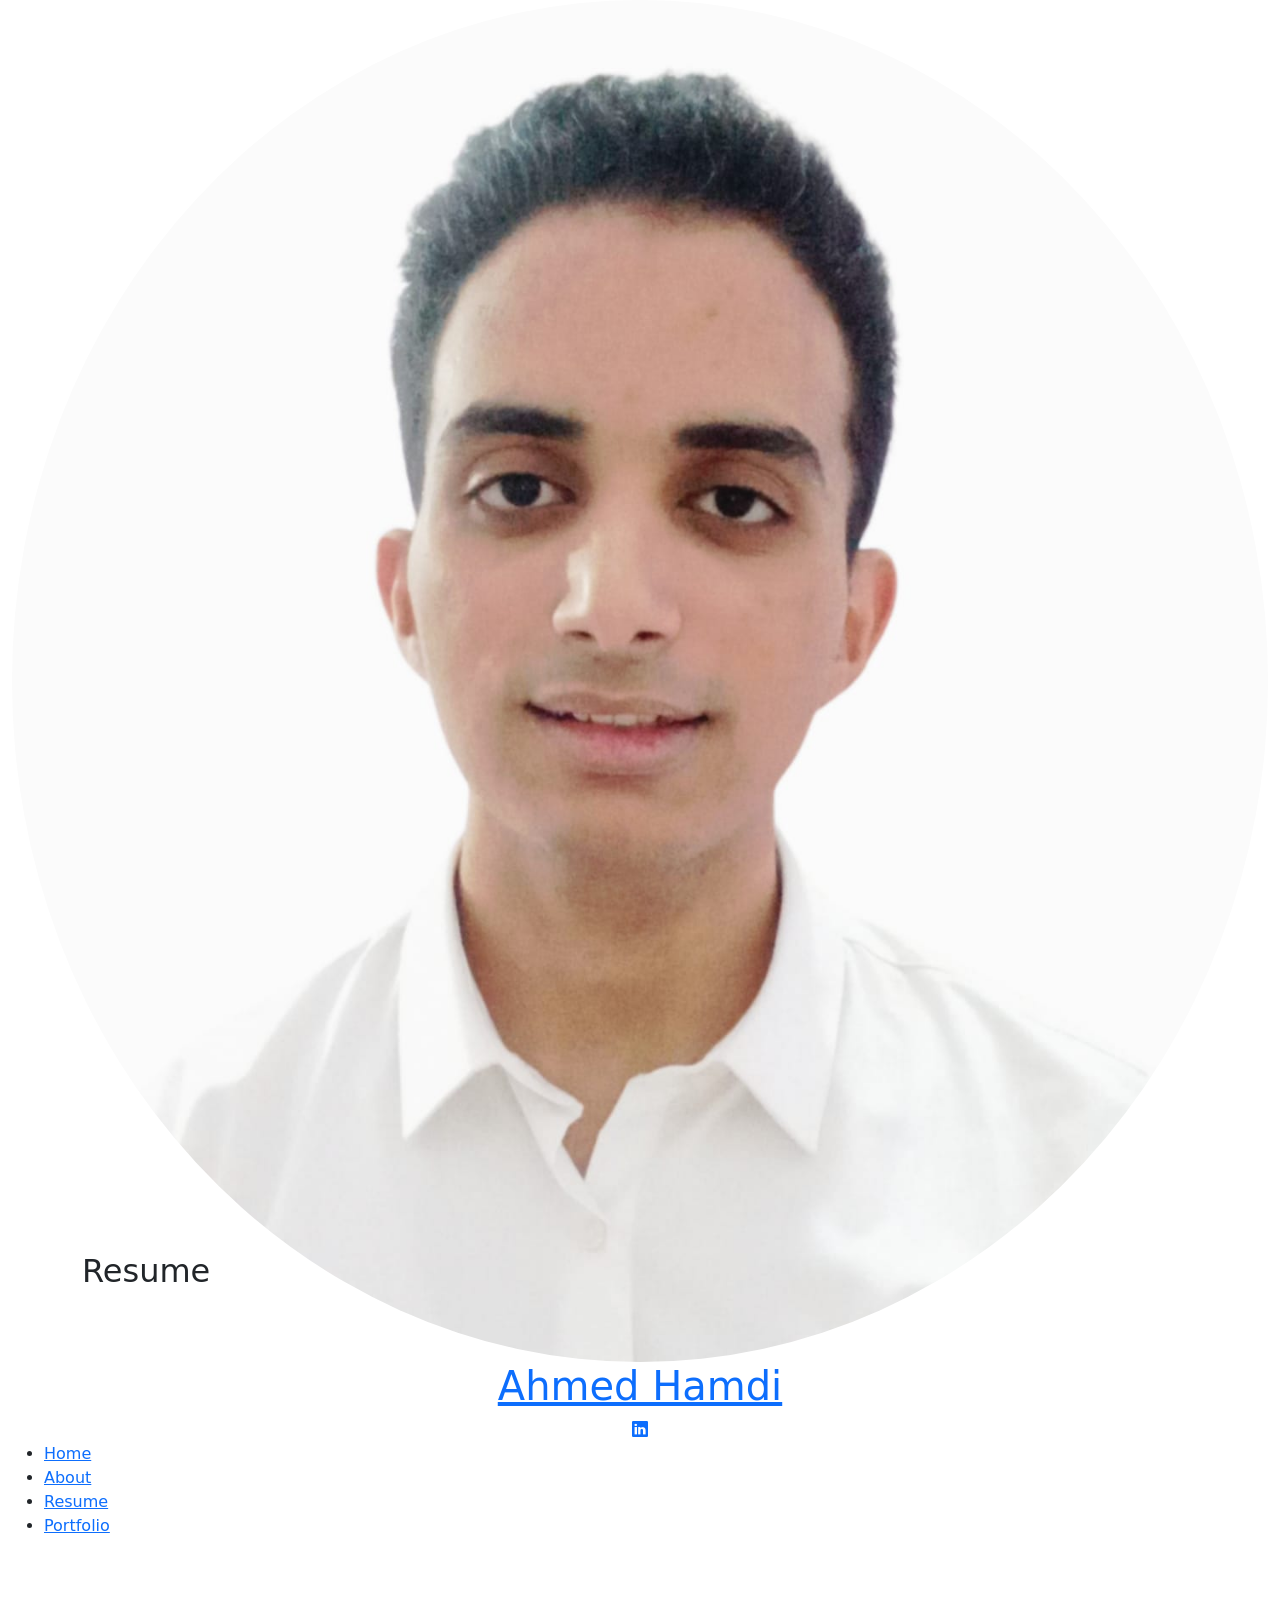
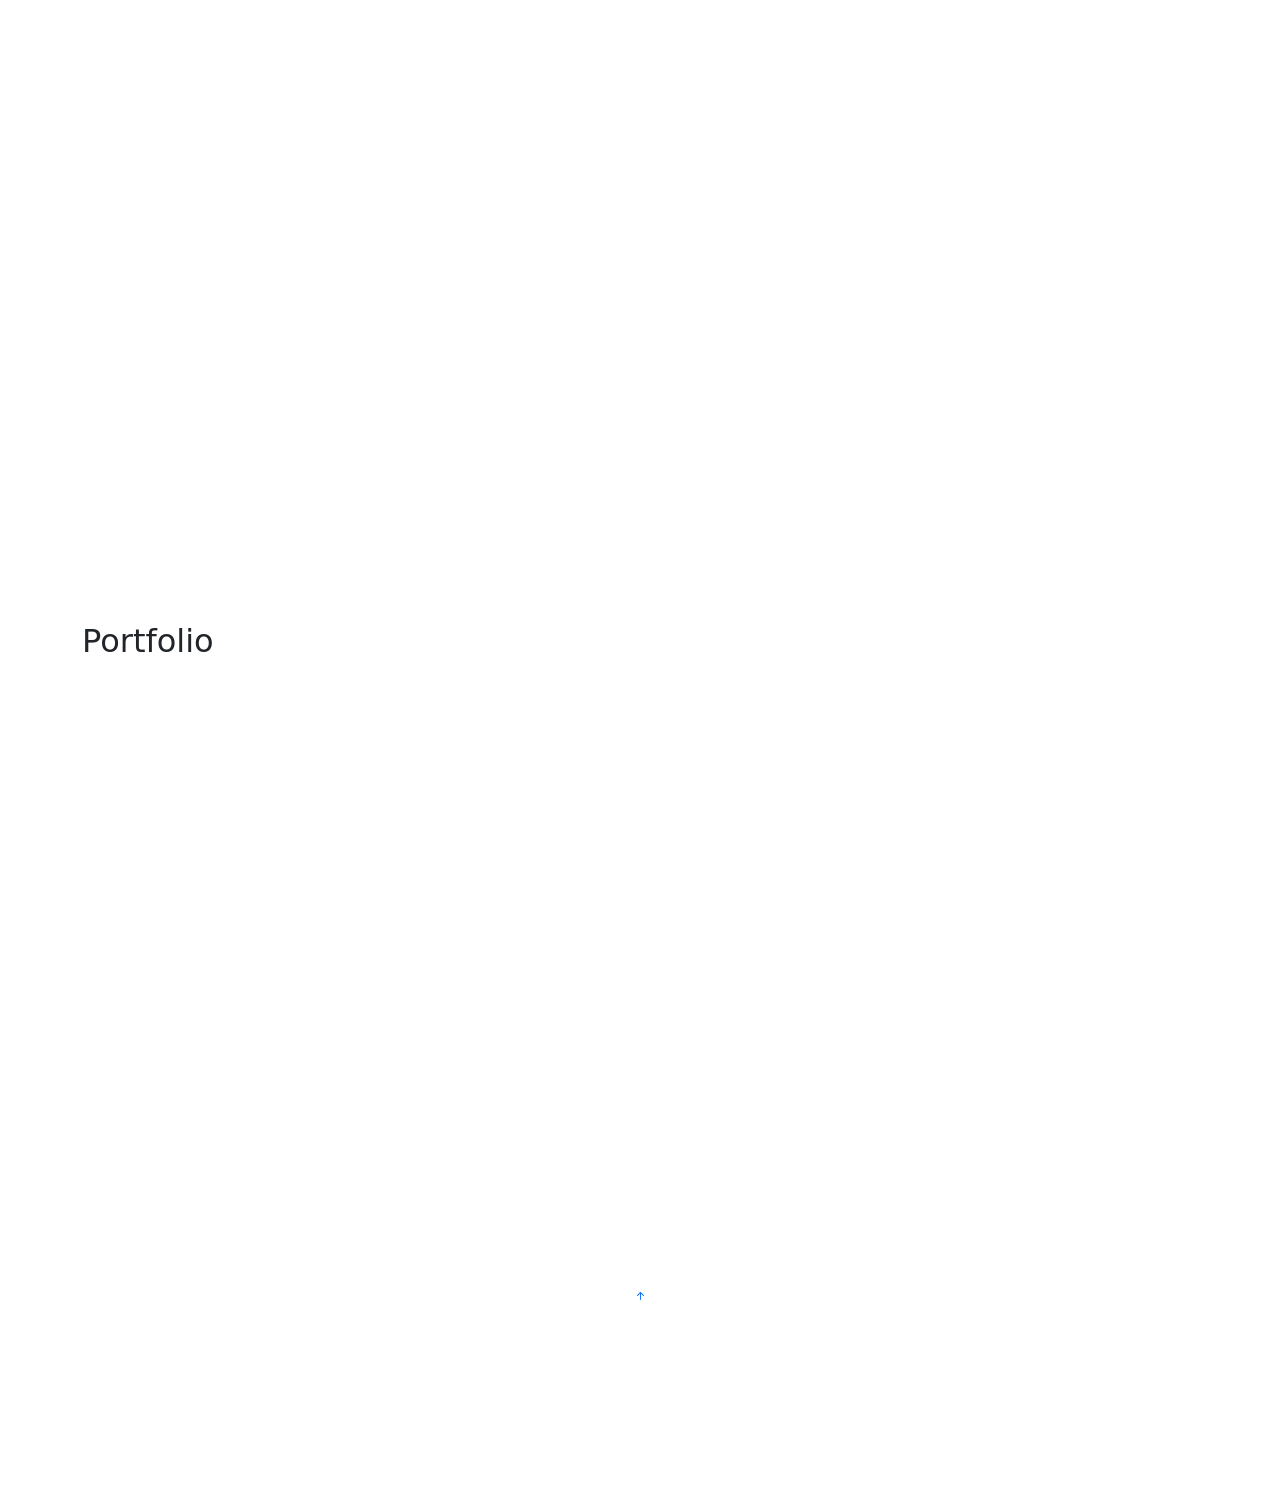
==== commit 1c36fa63: "feat(portfolio): add ERPPlatform and SmartRestaurantPOS projects with case studies and personal bran" ====
--- a/index.html
+++ b/index.html
@@ -4,13 +4,13 @@
 <head>
   <meta charset="utf-8">
   <meta content="width=device-width, initial-scale=1.0" name="viewport">
-  <title>Index - Style Bootstrap Template</title>
-  <meta name="description" content="">
-  <meta name="keywords" content="">
+  <title>Ahmed Hamdi | Full-Stack Developer</title>
+  <meta name="description" content="Ahmed Hamdi - Full-Stack Developer (.NET &amp; Angular) Portfolio showcasing enterprise web applications, ERP platforms, and POS systems.">
+  <meta name="keywords" content="Ahmed Hamdi, Full-Stack Developer, .NET Core, Angular, Software Engineer, Portfolio">
 
   <!-- Favicons -->
-  <link href="assets/img/favicon.png" rel="icon">
-  <link href="assets/img/apple-touch-icon.png" rel="apple-touch-icon">
+  <link href="assets/img/profile/profile-square-1.webp" rel="icon" type="image/webp">
+  <link href="assets/img/profile/profile-square-1.webp" rel="apple-touch-icon">
 
   <!-- Fonts -->
   <link href="https://fonts.googleapis.com" rel="preconnect">
@@ -86,7 +86,7 @@
 
           <div class="col-lg-6 hero-content" data-aos="fade-right" data-aos-delay="100">
             <div class="content-wrapper">
-              <h1 class="hero-title">Creative <span class="typed" data-typed-items="Developer, Freelancer"></span></h1>
+              <h1 class="hero-title">Creative <span class="typed" data-typed-items="Developer"></span></h1>
               <p class="lead">I build full-stack digital experiences that inspire and engage. Combining a passion for clean design with robust, scalable code, I transform ideas into seamless, high-performance web solutions.</p>
 
               <div class="hero-actions" data-aos="fade-up" data-aos-delay="300">
@@ -201,17 +201,17 @@
                 <div class="experience-card" data-aos="zoom-in" data-aos-delay="300">
                   <div class="card-header">
                     <div class="role-info">
-                      <h3>Technical Director</h3>
-                      <h4>Proin Corporation</h4>
-                    </div>
-                    <span class="duration">2022 - Present</span>
+                      <h3>Software Developer</h3>
+                      <h4>Ether Tech Company</h4>
+                    </div>
+                    <span class="duration">2025 - Present</span>
                   </div>
                   <div class="card-body">
-                    <p>Vestibulum ante ipsum primis in faucibus orci luctus et ultrices posuere cubilia curae mauris viverra veniam sit amet lacus cursus.</p>
+                    <p>Ether Tech Company is a Riyadh-based software firm delivering  HR and business management solutions across the Middle East.</p>
                     <ul class="achievements">
-                      <li>Managed cross-functional teams of 15+ professionals</li>
-                      <li>Implemented agile methodologies resulting in 40% efficiency gain</li>
-                      <li>Led digital transformation initiatives worth $2M+</li>
+                      <li>Contributed to the development and maintenance of Mawred HR System, a widelyused HR platform in Saudi Arabia.</li>
+                      <li>Designed and implemented RESTful APIs using .NET Core.</li>
+                      <li>Built and optimized Angular components for a responsive and user-friendly HR interface</li>
                     </ul>
                   </div>
                 </div>
@@ -219,26 +219,33 @@
                 <div class="experience-card" data-aos="zoom-in" data-aos-delay="400">
                   <div class="card-header">
                     <div class="role-info">
-                      <h3>Senior Development Manager</h3>
-                      <h4>Consectetur Solutions Inc</h4>
-                    </div>
-                    <span class="duration">2018 - 2022</span>
+                      <h3>Software Developer</h3>
+                      <h4>AlMostakbal Technology Company</h4>
+                    </div>
+                    <span class="duration">2024 - 2025</span>
                   </div>
                   <div class="card-body">
-                    <p>Donec quam felis ultricies nec pellentesque eu pretium quis sem nulla consequat massa quis enim donec pede justo fringilla vel.</p>
+                    <p>Al Mostakbal Technology Company specializes in developing software solutions for the healthcare sector, focusing on projects for hospitals.</p>
+                    <ul class="achievements">
+                        <li>Developed and maintained web applications using ASP.NET Web API.</li>
+                        <li>Implemented front-end functionality using JavaScript, HTML, CSS, and Angular.</li>                       
+                    </ul>
                   </div>
                 </div>
 
                 <div class="experience-card" data-aos="zoom-in" data-aos-delay="500">
                   <div class="card-header">
                     <div class="role-info">
-                      <h3>Product Development Specialist</h3>
-                      <h4>Adipiscing Technologies</h4>
-                    </div>
-                    <span class="duration">2015 - 2018</span>
+                      <h3>Full Stack Web Development Intern – ITI (4-Month Intensive Program)</h3>
+                      <h4>Information Technology Institute (ITI)</h4>
+                    </div>
+                    <span class="duration">2024 - 2024</span>
                   </div>
                   <div class="card-body">
-                    <p>Nam quam nunc blandit vel luctus pulvinar hendrerit id lorem maecenas nec odio et ante tincidunt tempus donec vitae sapien ut.</p>
+                    <p>Trained in .NET and Angular for full stack web development.</p>
+                    <UL class="achievements">
+                       <li>Developed a laptop e-commerce website as a final project, implementing product listings, shopping cart, and user management features.</li>
+                    </UL>
                   </div>
                 </div>
               </div>
@@ -249,21 +256,30 @@
             <div class="education-section">
               <div class="section-header">
                 <h2><i class="bi bi-mortarboard"></i> Academic Excellence</h2>
-                <p class="section-subtitle">Lorem ipsum dolor sit amet consectetuer adipiscing elit aenean commodo ligula eget dolor aenean massa.</p>
               </div>
 
               <div class="education-timeline">
                 <div class="timeline-track"></div>
-
+                  <div class="education-item" data-aos="slide-up" data-aos-delay="500">
+                  <div class="timeline-marker"></div>
+                  <div class="education-content">
+                    <div class="degree-header">
+                      <h3>ITI – 9-Month Diploma, Professional Web Development & CRM Track</h3>
+                      <span class="year">2023-2024</span>
+                    </div>
+                    <h4 class="institution">Information Technology Institute (ITI)</h4>
+                    <p>Intensive 9-month program focused on full-stack web development and CRM systems, covering modern technologies, software engineering principles, and real-world project development.</p>
+                  </div>
+                </div>
                 <div class="education-item" data-aos="slide-up" data-aos-delay="300">
                   <div class="timeline-marker"></div>
                   <div class="education-content">
                     <div class="degree-header">
-                      <h3>Master of Computer Science</h3>
-                      <span class="year">2015 - 2017</span>
-                    </div>
-                    <h4 class="institution">Tempus University</h4>
-                    <p>Cum sociis natoque penatibus et magnis dis parturient montes nascetur ridiculus mus donec quam felis ultricies nec.</p>
+                      <h3>Diploma in Computer Science</h3>
+                      <span class="year">2022 - 2024</span>
+                    </div>
+                    <h4 class="institution">Cairo University</h4>
+                    <p>Focused on software development, databases, and computer systems, with hands-on experience in programming and web technologies.</p>
                   </div>
                 </div>
 
@@ -271,25 +287,13 @@
                   <div class="timeline-marker"></div>
                   <div class="education-content">
                     <div class="degree-header">
-                      <h3>Bachelor of Information Technology</h3>
-                      <span class="year">2011 - 2015</span>
-                    </div>
-                    <h4 class="institution">Rhoncus Institute of Technology</h4>
-                    <p>Nullam dictum felis eu pede mollis pretium integer tincidunt cras dapibus vivamus elementum semper nisi aenean vulputate.</p>
-                  </div>
-                </div>
-
-                <div class="education-item" data-aos="slide-up" data-aos-delay="500">
-                  <div class="timeline-marker"></div>
-                  <div class="education-content">
-                    <div class="degree-header">
-                      <h3>Certificate in Digital Innovation</h3>
-                      <span class="year">2020</span>
-                    </div>
-                    <h4 class="institution">Ligula Academy</h4>
-                    <p>Etiam sit amet orci eget eros faucibus tincidunt duis leo sed fringilla mauris sit amet nibh donec sodales sagittis magna.</p>
-                  </div>
-                </div>
+                      <h3>Bachelor of Commerce in statistics</h3>
+                      <span class="year">2018 - 2022</span>
+                    </div>
+                    <h4 class="institution"> Zagazig University</h4>
+                    <p>Specialized in statistical analysis, data interpretation, and business decision-making with a strong foundation in economics and commerce.</p>
+                  </div>
+                </div>    
               </div>
             </div>
           </div>
@@ -298,135 +302,12 @@
       </div>
 
     </section><!-- /Resume Section -->
-
-    <!-- Services Section -->
-    <section id="services" class="services section">
-
-      <!-- Section Title -->
-      <div class="container section-title">
-        <h2>Services</h2>
-        <p>Necessitatibus eius consequatur ex aliquid fuga eum quidem sint consectetur velit</p>
-      </div><!-- End Section Title -->
-
-      <div class="container" data-aos="fade-up" data-aos-delay="100">
-
-        <div class="row g-4">
-
-          <!-- Card 1 -->
-          <div class="col-lg-4 col-md-6" data-aos="fade-up" data-aos-delay="100">
-            <div class="service-item">
-              <div class="icon">
-                <i class="bi bi-stack"></i>
-              </div>
-              <h3>Digital Solutions</h3>
-              <p>Sed ut perspiciatis unde omnis iste natus error sit voluptatem accusantium doloremque laudantium totam rem aperiam eaque ipsa.</p>
-              <div class="card-links">
-                <a href="#" class="link-item">
-                  Learn More
-                  <i class="bi bi-arrow-right"></i>
-                </a>
-              </div>
-            </div>
-          </div><!-- End Service Item -->
-
-          <!-- Card 2 -->
-          <div class="col-lg-4 col-md-6" data-aos="fade-up" data-aos-delay="200">
-            <div class="service-item">
-              <div class="icon">
-                <i class="bi bi-shield-check"></i>
-              </div>
-              <h3>Secure Systems</h3>
-              <p>Duis aute irure dolor in reprehenderit in voluptate velit esse cillum dolore eu fugiat nulla pariatur excepteur sint occaecat cupidatat.</p>
-              <div class="card-links">
-                <a href="#" class="link-item">
-                  Learn More
-                  <i class="bi bi-arrow-right"></i>
-                </a>
-              </div>
-            </div>
-          </div><!-- End Service Item -->
-
-          <!-- Card 3 -->
-          <div class="col-lg-4 col-md-6" data-aos="fade-up" data-aos-delay="300">
-            <div class="service-item">
-              <div class="icon">
-                <i class="bi bi-graph-up"></i>
-              </div>
-              <h3>Growth Strategy</h3>
-              <p>Quis autem vel eum iure reprehenderit qui in ea voluptate velit esse quam nihil molestiae consequatur vel illum qui dolorem.</p>
-              <div class="card-links">
-                <a href="#" class="link-item">
-                  Learn More
-                  <i class="bi bi-arrow-right"></i>
-                </a>
-              </div>
-            </div>
-          </div><!-- End Service Item -->
-
-          <!-- Card 4 -->
-          <div class="col-lg-4 col-md-6" data-aos="fade-up" data-aos-delay="100">
-            <div class="service-item">
-              <div class="icon">
-                <i class="bi bi-cpu"></i>
-              </div>
-              <h3>AI Integration</h3>
-              <p>Nemo enim ipsam voluptatem quia voluptas sit aspernatur aut odit aut fugit, sed quia consequuntur magni dolores eos qui ratione.</p>
-              <div class="card-links">
-                <a href="#" class="link-item">
-                  Learn More
-                  <i class="bi bi-arrow-right"></i>
-                </a>
-              </div>
-            </div>
-          </div><!-- End Service Item -->
-
-          <!-- Card 5 -->
-          <div class="col-lg-4 col-md-6" data-aos="fade-up" data-aos-delay="200">
-            <div class="service-item">
-              <div class="icon">
-                <i class="bi bi-cloud-arrow-up"></i>
-              </div>
-              <h3>Cloud Services</h3>
-              <p>At vero eos et accusamus et iusto odio dignissimos ducimus qui blanditiis praesentium voluptatum deleniti atque corrupti quos.</p>
-              <div class="card-links">
-                <a href="#" class="link-item">
-                  Learn More
-                  <i class="bi bi-arrow-right"></i>
-                </a>
-              </div>
-            </div>
-          </div><!-- End Service Item -->
-
-          <!-- Card 6 -->
-          <div class="col-lg-4 col-md-6" data-aos="fade-up" data-aos-delay="300">
-            <div class="service-item">
-              <div class="icon">
-                <i class="bi bi-gear"></i>
-              </div>
-              <h3>Process Automation</h3>
-              <p>Nam libero tempore, cum soluta nobis est eligendi optio cumque nihil impedit quo minus id quod maxime placeat facere possimus.</p>
-              <div class="card-links">
-                <a href="#" class="link-item">
-                  Learn More
-                  <i class="bi bi-arrow-right"></i>
-                </a>
-              </div>
-            </div>
-          </div><!-- End Service Item -->
-
-        </div>
-
-      </div>
-
-    </section><!-- /Services Section -->
-
     <!-- Portfolio Section -->
     <section id="portfolio" class="portfolio section">
 
       <!-- Section Title -->
       <div class="container section-title">
         <h2>Portfolio</h2>
-        <p>Necessitatibus eius consequatur ex aliquid fuga eum quidem sint consectetur velit</p>
       </div><!-- End Section Title -->
 
       <div class="container-fluid" data-aos="fade-up" data-aos-delay="100">
@@ -435,38 +316,40 @@
 
           <ul class="portfolio-filters isotope-filters" data-aos="fade-up" data-aos-delay="200">
             <li data-filter="*" class="filter-active">
-              <i class="bi bi-grid-3x3"></i> All Projects
-            </li>
-            <li data-filter=".filter-ui">
-              UI/UX
-            </li>
-            <li data-filter=".filter-development">
-              Development
-            </li>
-            <li data-filter=".filter-photography">
-              Photography
-            </li>
-            <li data-filter=".filter-marketing">
-              Marketing
-            </li>
+              <i class="bi bi-grid-3x3"></i> All Projects</li>
+            <li data-filter=".filter-fullstack">
+              <i class="bi bi-layers"></i> Full Stack &amp; SaaS</li>
+            <li data-filter=".filter-frontend">
+              <i class="bi bi-window-fullscreen"></i> Angular &amp; Frontend</li>
           </ul>
 
           <div class="row g-4 isotope-container" data-aos="fade-up" data-aos-delay="300">
 
-            <div class="col-xl-3 col-lg-4 col-md-6 portfolio-item isotope-item filter-ui">
-              <article class="portfolio-entry">
+            <!-- Project 1: Enterprise SaaS ERP Platform -->
+            <div class="col-xl-6 col-lg-6 col-md-12 portfolio-item isotope-item filter-fullstack">
+              <article class="portfolio-entry" onclick="window.location.href='erp-platform-details.html';" style="cursor: pointer;">
                 <figure class="entry-image">
-                  <img src="assets/img/portfolio/portfolio-1.webp" class="img-fluid" alt="" loading="lazy">
+                  <a href="erp-platform-details.html" class="d-block w-100 h-100">
+                    <img src="assets/img/portfolio/erp-dashboard.png" class="img-fluid" alt="Enterprise SaaS ERP Platform" loading="lazy">
+                  </a>
+                  <a href="erp-platform-details.html" class="portfolio-full-click" style="position: absolute; inset: 0; z-index: 2;" aria-label="View ERP Platform Details"></a>
                   <div class="entry-overlay">
-                    <div class="overlay-content">
-                      <div class="entry-meta">UI/UX Design</div>
-                      <h3 class="entry-title">Mobile Banking App</h3>
-                      <div class="entry-links">
-                        <a href="assets/img/portfolio/portfolio-1.webp" class="glightbox" data-gallery="portfolio-gallery-ui" data-glightbox="title: Mobile Banking App; description: Praesent commodo cursus magna, vel scelerisque nisl consectetur.">
-                          <i class="bi bi-arrows-angle-expand"></i>
-                        </a>
-                        <a href="portfolio-details.html">
+                    <div class="overlay-content" style="position: relative; z-index: 3;">
+                      <div class="entry-meta">Full Stack • ABP Framework &amp; .NET 9 &amp; Angular 20</div>
+                      <h3 class="entry-title"><a href="erp-platform-details.html" class="text-white text-decoration-none">Enterprise SaaS ERP Platform</a></h3>
+                      <p class="text-light small mb-3 opacity-75">Modular multi-tenant ERP platform featuring HR, CRM, and Inventory workflows, OpenIddict authentication, automated database migrations, and Docker containerization.</p>
+                      <div class="entry-links" onclick="event.stopPropagation();">
+                        <a href="erp-platform-details.html" title="View Full Project Details">
                           <i class="bi bi-arrow-right"></i>
+                        </a>
+                        <a href="https://erpplatform-gamma.vercel.app" target="_blank" rel="noopener noreferrer" title="Live Frontend (Vercel)">
+                          <i class="bi bi-box-arrow-up-right"></i>
+                        </a>
+                        <a href="https://github.com/AhmedHamdiSaeed/ERPPlatform" target="_blank" rel="noopener noreferrer" title="GitHub Repository">
+                          <i class="bi bi-github"></i>
+                        </a>
+                        <a href="https://erpplatform.runasp.net/swagger" target="_blank" rel="noopener noreferrer" title="Live Backend API (Swagger)">
+                          <i class="bi bi-hdd-network"></i>
                         </a>
                       </div>
                     </div>
@@ -475,152 +358,25 @@
               </article>
             </div><!-- End Portfolio Item -->
 
-            <div class="col-xl-3 col-lg-4 col-md-6 portfolio-item isotope-item filter-development">
-              <article class="portfolio-entry">
+            <!-- Project 2: Sahm Smart Restaurant POS -->
+            <div class="col-xl-6 col-lg-6 col-md-12 portfolio-item isotope-item filter-frontend">
+              <article class="portfolio-entry" onclick="window.location.href='smart-restaurant-pos-details.html';" style="cursor: pointer;">
                 <figure class="entry-image">
-                  <img src="assets/img/portfolio/portfolio-10.webp" class="img-fluid" alt="" loading="lazy">
+                  <a href="smart-restaurant-pos-details.html" class="d-block w-100 h-100">
+                    <img src="assets/img/portfolio/pos-orders.png" class="img-fluid" alt="Sahm Smart Restaurant POS" loading="lazy">
+                  </a>
+                  <a href="smart-restaurant-pos-details.html" class="portfolio-full-click" style="position: absolute; inset: 0; z-index: 2;" aria-label="View POS Details"></a>
                   <div class="entry-overlay">
-                    <div class="overlay-content">
-                      <div class="entry-meta">Development</div>
-                      <h3 class="entry-title">E-Learning Platform</h3>
-                      <div class="entry-links">
-                        <a href="assets/img/portfolio/portfolio-10.webp" class="glightbox" data-gallery="portfolio-gallery-development" data-glightbox="title: E-Learning Platform; description: Nulla vitae elit libero, a pharetra augue mollis interdum.">
-                          <i class="bi bi-arrows-angle-expand"></i>
-                        </a>
-                        <a href="portfolio-details.html">
+                    <div class="overlay-content" style="position: relative; z-index: 3;">
+                      <div class="entry-meta">Frontend Architecture • Angular 18 &amp; NgRx SignalStore</div>
+                      <h3 class="entry-title"><a href="smart-restaurant-pos-details.html" class="text-white text-decoration-none">Sahm Smart Restaurant POS</a></h3>
+                      <p class="text-light small mb-3 opacity-75">Advanced POS &amp; Kitchen Display System (KDS) dashboard with real-time Kanban order board, AI-driven recommendation streaming, and offline transaction synchronization.</p>
+                      <div class="entry-links" onclick="event.stopPropagation();">
+                        <a href="smart-restaurant-pos-details.html" title="View Full Project Details">
                           <i class="bi bi-arrow-right"></i>
                         </a>
-                      </div>
-                    </div>
-                  </div>
-                </figure>
-              </article>
-            </div><!-- End Portfolio Item -->
-
-            <div class="col-xl-3 col-lg-4 col-md-6 portfolio-item isotope-item filter-photography">
-              <article class="portfolio-entry">
-                <figure class="entry-image">
-                  <img src="assets/img/portfolio/portfolio-7.webp" class="img-fluid" alt="" loading="lazy">
-                  <div class="entry-overlay">
-                    <div class="overlay-content">
-                      <div class="entry-meta">Photography</div>
-                      <h3 class="entry-title">Urban Architecture</h3>
-                      <div class="entry-links">
-                        <a href="assets/img/portfolio/portfolio-7.webp" class="glightbox" data-gallery="portfolio-gallery-photography" data-glightbox="title: Urban Architecture; description: Sed ut perspiciatis unde omnis iste natus error sit voluptatem.">
-                          <i class="bi bi-arrows-angle-expand"></i>
-                        </a>
-                        <a href="portfolio-details.html">
-                          <i class="bi bi-arrow-right"></i>
-                        </a>
-                      </div>
-                    </div>
-                  </div>
-                </figure>
-              </article>
-            </div><!-- End Portfolio Item -->
-
-            <div class="col-xl-3 col-lg-4 col-md-6 portfolio-item isotope-item filter-marketing">
-              <article class="portfolio-entry">
-                <figure class="entry-image">
-                  <img src="assets/img/portfolio/portfolio-4.webp" class="img-fluid" alt="" loading="lazy">
-                  <div class="entry-overlay">
-                    <div class="overlay-content">
-                      <div class="entry-meta">Marketing</div>
-                      <h3 class="entry-title">Social Media Campaign</h3>
-                      <div class="entry-links">
-                        <a href="assets/img/portfolio/portfolio-4.webp" class="glightbox" data-gallery="portfolio-gallery-marketing" data-glightbox="title: Social Media Campaign; description: Quis autem vel eum iure reprehenderit qui in ea voluptate.">
-                          <i class="bi bi-arrows-angle-expand"></i>
-                        </a>
-                        <a href="portfolio-details.html">
-                          <i class="bi bi-arrow-right"></i>
-                        </a>
-                      </div>
-                    </div>
-                  </div>
-                </figure>
-              </article>
-            </div><!-- End Portfolio Item -->
-
-            <div class="col-xl-3 col-lg-4 col-md-6 portfolio-item isotope-item filter-ui">
-              <article class="portfolio-entry">
-                <figure class="entry-image">
-                  <img src="assets/img/portfolio/portfolio-2.webp" class="img-fluid" alt="" loading="lazy">
-                  <div class="entry-overlay">
-                    <div class="overlay-content">
-                      <div class="entry-meta">UI/UX Design</div>
-                      <h3 class="entry-title">Smart Home Interface</h3>
-                      <div class="entry-links">
-                        <a href="assets/img/portfolio/portfolio-2.webp" class="glightbox" data-gallery="portfolio-gallery-ui" data-glightbox="title: Smart Home Interface; description: At vero eos et accusamus et iusto odio dignissimos ducimus.">
-                          <i class="bi bi-arrows-angle-expand"></i>
-                        </a>
-                        <a href="portfolio-details.html">
-                          <i class="bi bi-arrow-right"></i>
-                        </a>
-                      </div>
-                    </div>
-                  </div>
-                </figure>
-              </article>
-            </div><!-- End Portfolio Item -->
-
-            <div class="col-xl-3 col-lg-4 col-md-6 portfolio-item isotope-item filter-development">
-              <article class="portfolio-entry">
-                <figure class="entry-image">
-                  <img src="assets/img/portfolio/portfolio-11.webp" class="img-fluid" alt="" loading="lazy">
-                  <div class="entry-overlay">
-                    <div class="overlay-content">
-                      <div class="entry-meta">Development</div>
-                      <h3 class="entry-title">Cloud Management System</h3>
-                      <div class="entry-links">
-                        <a href="assets/img/portfolio/portfolio-11.webp" class="glightbox" data-gallery="portfolio-gallery-development" data-glightbox="title: Cloud Management System; description: Temporibus autem quibusdam et aut officiis debitis.">
-                          <i class="bi bi-arrows-angle-expand"></i>
-                        </a>
-                        <a href="portfolio-details.html">
-                          <i class="bi bi-arrow-right"></i>
-                        </a>
-                      </div>
-                    </div>
-                  </div>
-                </figure>
-              </article>
-            </div><!-- End Portfolio Item -->
-
-            <div class="col-xl-3 col-lg-4 col-md-6 portfolio-item isotope-item filter-photography">
-              <article class="portfolio-entry">
-                <figure class="entry-image">
-                  <img src="assets/img/portfolio/portfolio-8.webp" class="img-fluid" alt="" loading="lazy">
-                  <div class="entry-overlay">
-                    <div class="overlay-content">
-                      <div class="entry-meta">Photography</div>
-                      <h3 class="entry-title">Nature Collection</h3>
-                      <div class="entry-links">
-                        <a href="assets/img/portfolio/portfolio-8.webp" class="glightbox" data-gallery="portfolio-gallery-photography" data-glightbox="title: Nature Collection; description: Integer posuere erat a ante venenatis dapibus posuere velit aliquet.">
-                          <i class="bi bi-arrows-angle-expand"></i>
-                        </a>
-                        <a href="portfolio-details.html">
-                          <i class="bi bi-arrow-right"></i>
-                        </a>
-                      </div>
-                    </div>
-                  </div>
-                </figure>
-              </article>
-            </div><!-- End Portfolio Item -->
-
-            <div class="col-xl-3 col-lg-4 col-md-6 portfolio-item isotope-item filter-marketing">
-              <article class="portfolio-entry">
-                <figure class="entry-image">
-                  <img src="assets/img/portfolio/portfolio-5.webp" class="img-fluid" alt="" loading="lazy">
-                  <div class="entry-overlay">
-                    <div class="overlay-content">
-                      <div class="entry-meta">Marketing</div>
-                      <h3 class="entry-title">Brand Strategy</h3>
-                      <div class="entry-links">
-                        <a href="assets/img/portfolio/portfolio-5.webp" class="glightbox" data-gallery="portfolio-gallery-marketing" data-glightbox="title: Brand Strategy; description: Fusce dapibus, tellus ac cursus commodo, tortor mauris condimentum.">
-                          <i class="bi bi-arrows-angle-expand"></i>
-                        </a>
-                        <a href="portfolio-details.html">
-                          <i class="bi bi-arrow-right"></i>
+                        <a href="https://github.com/AhmedHamdiSaeed/SmartRestaurantPOS" target="_blank" rel="noopener noreferrer" title="GitHub Repository">
+                          <i class="bi bi-github"></i>
                         </a>
                       </div>
                     </div>
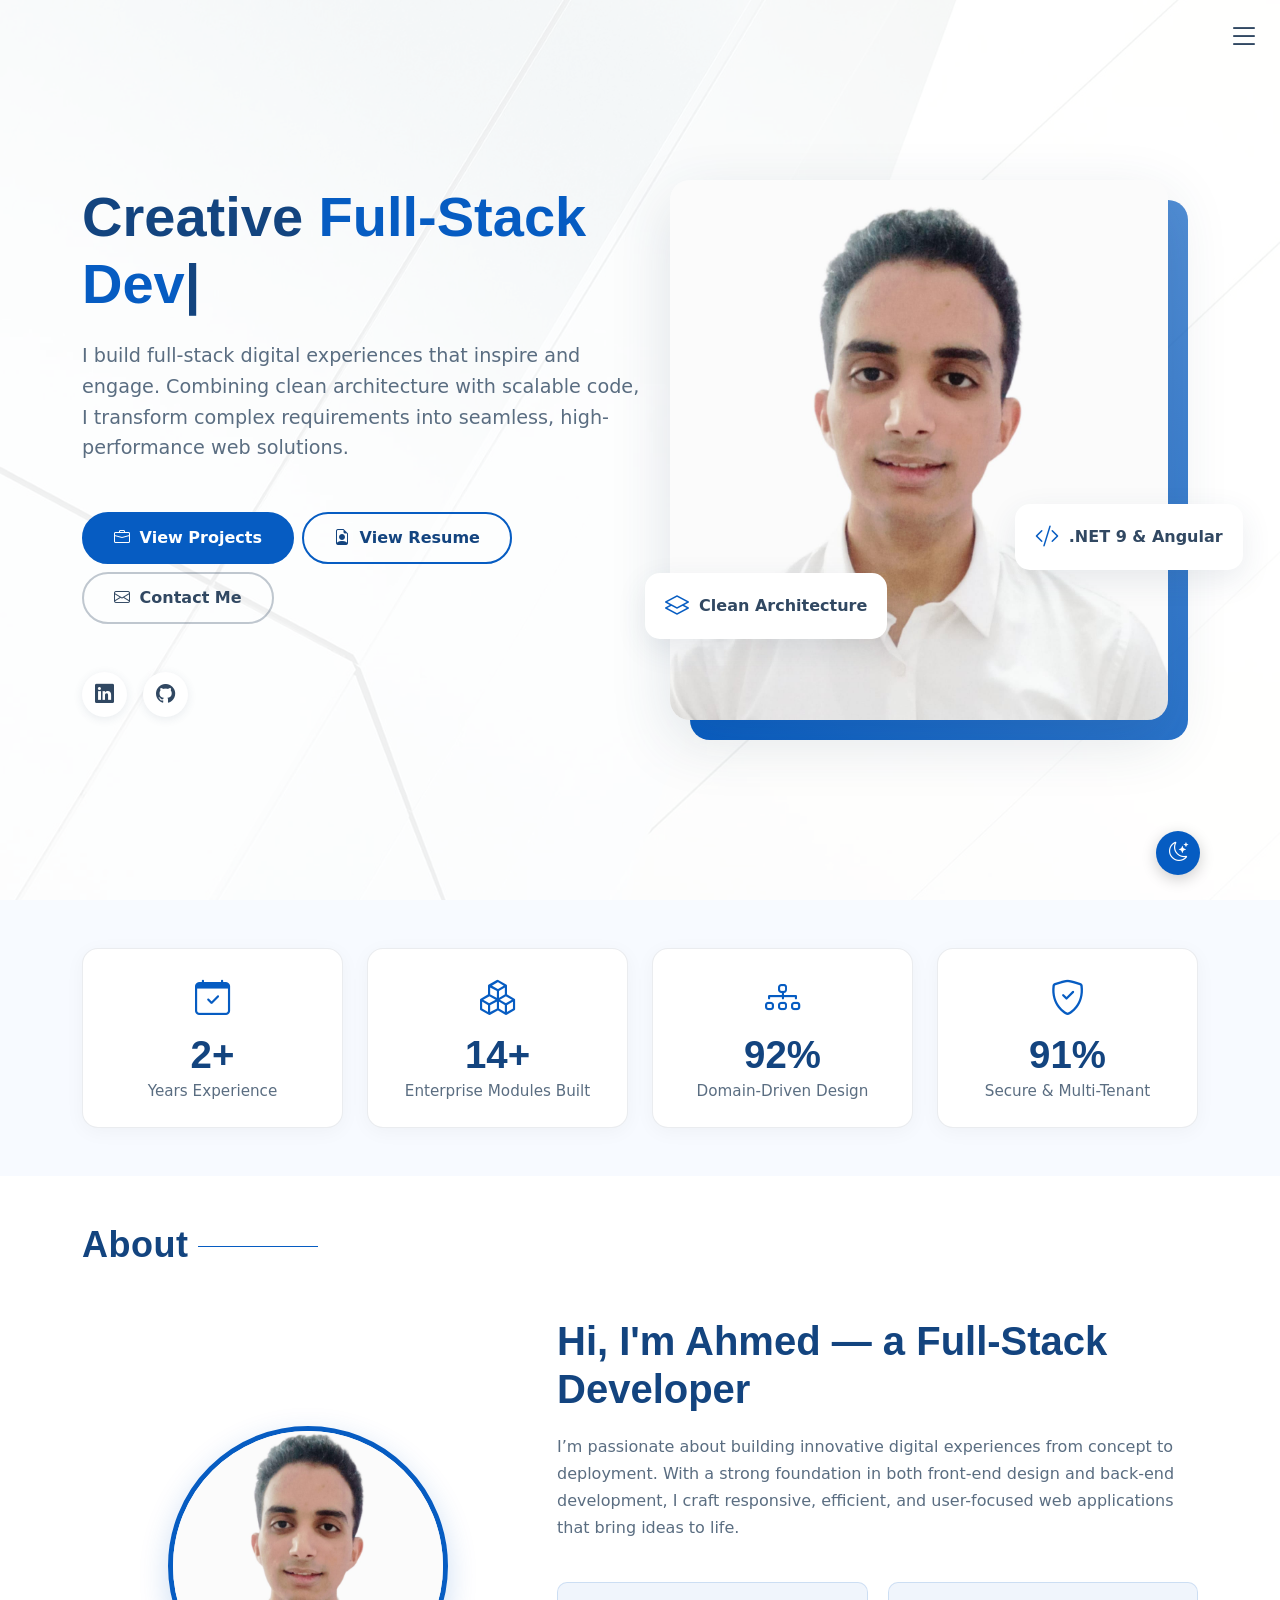
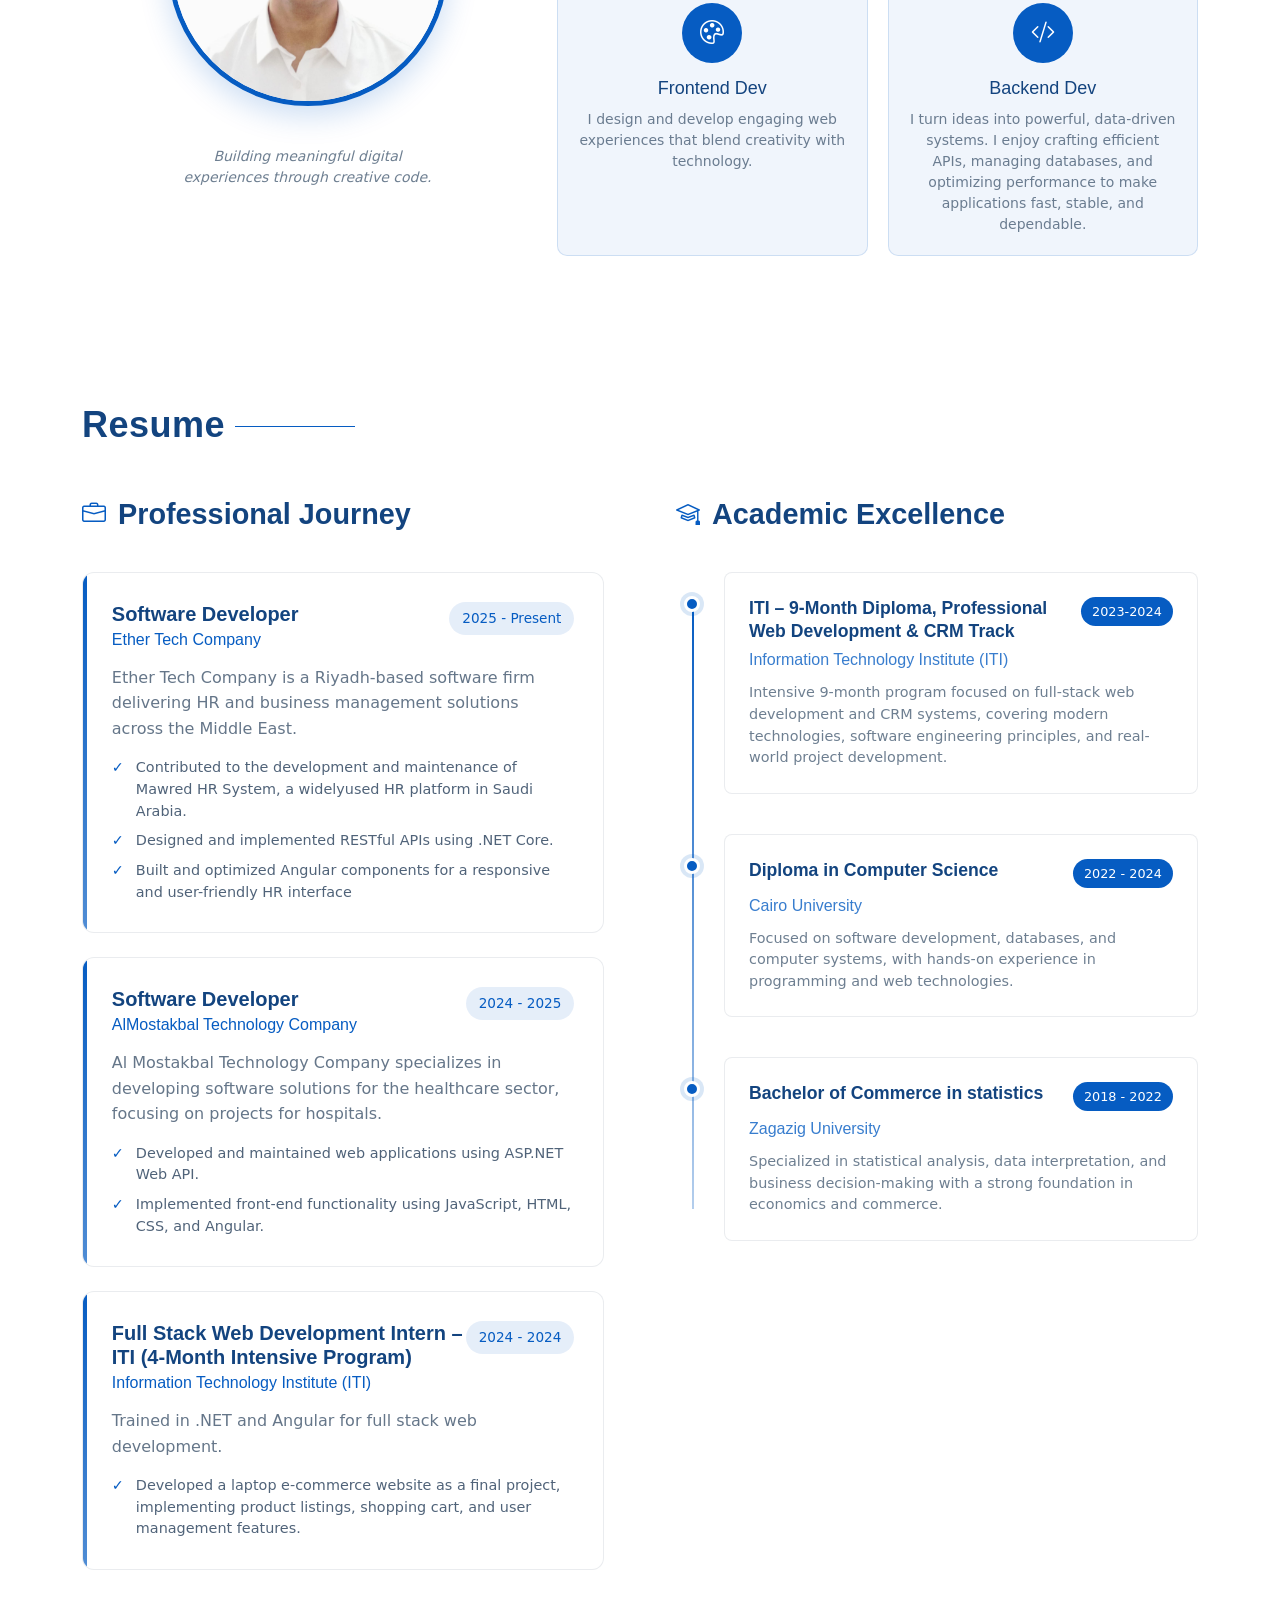
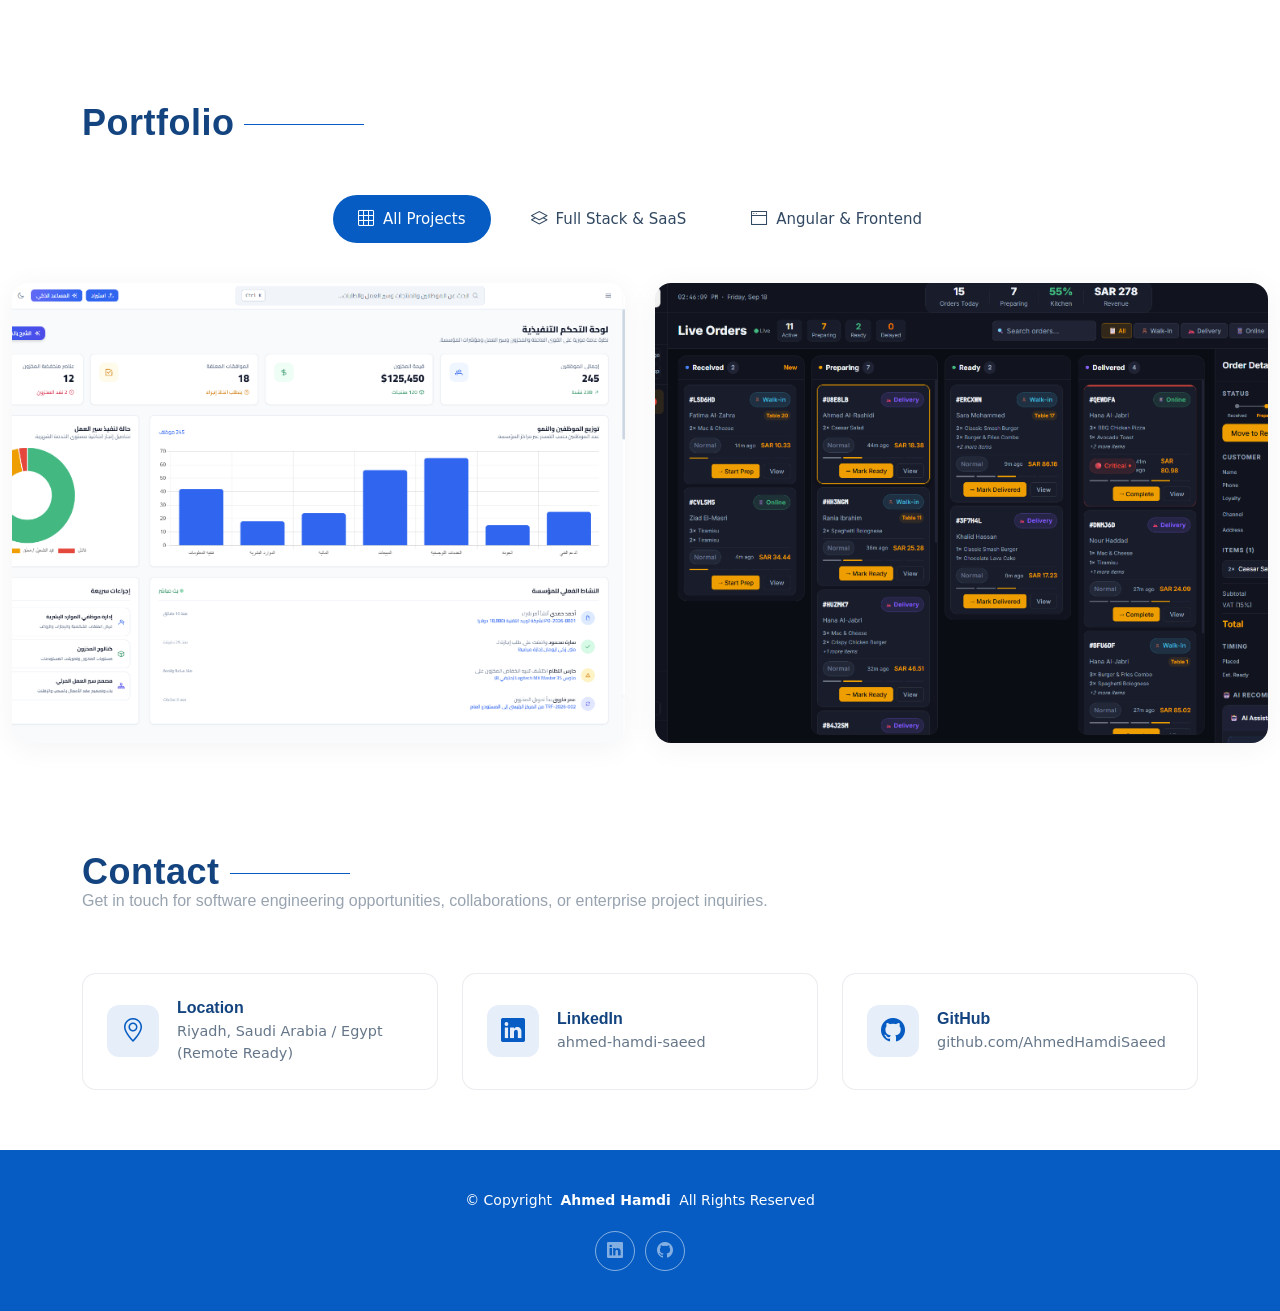
==== commit c2ce1054: "feat: add dark mode toggle, interactive code architecture tabs, live badge, and contact section" ====
--- a/index.html
+++ b/index.html
@@ -68,7 +68,8 @@
           <li><a href="#hero">Home</a></li>
           <li><a href="#about">About</a></li>
           <li><a href="#resume">Resume</a></li>
-          <li><a href="#portfolio">Portfolio</a></li>       
+          <li><a href="#portfolio">Portfolio</a></li>
+          <li><a href="#contact">Contact</a></li>
         </ul>
         <i class="mobile-nav-toggle d-xl-none bi bi-list"></i>
       </nav>
@@ -86,16 +87,18 @@
 
           <div class="col-lg-6 hero-content" data-aos="fade-right" data-aos-delay="100">
             <div class="content-wrapper">
-              <h1 class="hero-title">Creative <span class="typed" data-typed-items="Developer"></span></h1>
-              <p class="lead">I build full-stack digital experiences that inspire and engage. Combining a passion for clean design with robust, scalable code, I transform ideas into seamless, high-performance web solutions.</p>
-
-              <div class="hero-actions" data-aos="fade-up" data-aos-delay="300">
-                <a href="#portfolio" class="btn btn-primary">View My Work</a>
-              </div>
-
-              <div class="social-links" data-aos="fade-up" data-aos-delay="400">
-                <a href="https://www.linkedin.com/in/ahmed-hamdi-saeed/"><i class="bi bi-linkedin"></i></a>
-                <a href="https://github.com/AhmedHamdiSaeed"><i class="bi bi-github"></i></a>
+              <h1 class="hero-title">Creative <span class="typed" data-typed-items="Full-Stack Developer,.NET Core Engineer,Angular Specialist,SaaS Architect"></span></h1>
+              <p class="lead">I build full-stack digital experiences that inspire and engage. Combining clean architecture with scalable code, I transform complex requirements into seamless, high-performance web solutions.</p>
+
+              <div class="hero-actions d-flex flex-wrap gap-2" data-aos="fade-up" data-aos-delay="300">
+                <a href="#portfolio" class="btn btn-primary"><i class="bi bi-briefcase me-1"></i> View Projects</a>
+                <a href="https://github.com/AhmedHamdiSaeed" target="_blank" rel="noopener noreferrer" class="btn btn-outline" style="border: 2px solid var(--accent-color); color: var(--heading-color);"><i class="bi bi-file-earmark-person me-1"></i> View Resume</a>
+                <a href="#contact" class="btn btn-outline"><i class="bi bi-envelope me-1"></i> Contact Me</a>
+              </div>
+
+              <div class="social-links mt-4" data-aos="fade-up" data-aos-delay="400">
+                <a href="https://www.linkedin.com/in/ahmed-hamdi-saeed/" target="_blank" rel="noopener noreferrer"><i class="bi bi-linkedin"></i></a>
+                <a href="https://github.com/AhmedHamdiSaeed" target="_blank" rel="noopener noreferrer"><i class="bi bi-github"></i></a>
               </div>
             </div>
           </div>
@@ -105,11 +108,11 @@
               <div class="floating-elements">
                 <div class="floating-card card-2" data-aos="zoom-in" data-aos-delay="400">
                   <i class="bi bi-code-slash"></i>
-                  <span>Development</span>
+                  <span>.NET 9 &amp; Angular</span>
                 </div>
                 <div class="floating-card card-3" data-aos="zoom-in" data-aos-delay="500">
-                  <i class="bi bi-lightning"></i>
-                  <span>Creative Ideas</span>
+                  <i class="bi bi-layers"></i>
+                  <span>Clean Architecture</span>
                 </div>
               </div>
               <img src="assets/img/profile/profile-square-1.webp" alt="Portfolio Hero" class="img-fluid hero-main-image">
@@ -121,6 +124,42 @@
       </div>
 
     </section><!-- /Hero Section -->
+
+    <!-- Stats Section -->
+    <section id="stats" class="stats section light-background py-5">
+      <div class="container" data-aos="fade-up" data-aos-delay="100">
+        <div class="row g-4 justify-content-center text-center">
+          <div class="col-xl-3 col-lg-3 col-md-6 col-6">
+            <div class="stats-card h-100">
+              <div class="stats-icon"><i class="bi bi-calendar-check"></i></div>
+              <div class="stats-number"><span data-purecounter-start="0" data-purecounter-end="2" data-purecounter-duration="1" class="purecounter"></span>+</div>
+              <div class="stats-label">Years Experience</div>
+            </div>
+          </div>
+          <div class="col-xl-3 col-lg-3 col-md-6 col-6">
+            <div class="stats-card h-100">
+              <div class="stats-icon"><i class="bi bi-boxes"></i></div>
+              <div class="stats-number"><span data-purecounter-start="0" data-purecounter-end="15" data-purecounter-duration="1" class="purecounter"></span>+</div>
+              <div class="stats-label">Enterprise Modules Built</div>
+            </div>
+          </div>
+          <div class="col-xl-3 col-lg-3 col-md-6 col-6">
+            <div class="stats-card h-100">
+              <div class="stats-icon"><i class="bi bi-diagram-3"></i></div>
+              <div class="stats-number"><span data-purecounter-start="0" data-purecounter-end="100" data-purecounter-duration="1" class="purecounter"></span>%</div>
+              <div class="stats-label">Domain-Driven Design</div>
+            </div>
+          </div>
+          <div class="col-xl-3 col-lg-3 col-md-6 col-6">
+            <div class="stats-card h-100">
+              <div class="stats-icon"><i class="bi bi-shield-check"></i></div>
+              <div class="stats-number"><span data-purecounter-start="0" data-purecounter-end="100" data-purecounter-duration="1" class="purecounter"></span>%</div>
+              <div class="stats-label">Secure &amp; Multi-Tenant</div>
+            </div>
+          </div>
+        </div>
+      </div>
+    </section><!-- /Stats Section -->
 
     <!-- About Section -->
     <section id="about" class="about section">
@@ -335,7 +374,7 @@
                   <a href="erp-platform-details.html" class="portfolio-full-click" style="position: absolute; inset: 0; z-index: 2;" aria-label="View ERP Platform Details"></a>
                   <div class="entry-overlay">
                     <div class="overlay-content" style="position: relative; z-index: 3;">
-                      <div class="entry-meta">Full Stack • ABP Framework &amp; .NET 9 &amp; Angular 20</div>
+                      <div class="entry-meta">Full Stack • ABP Framework &amp; .NET 9 &amp; Angular 20 <span class="live-pulse-badge"><span class="pulse-dot"></span> Live Production</span></div>
                       <h3 class="entry-title"><a href="erp-platform-details.html" class="text-white text-decoration-none">Enterprise SaaS ERP Platform</a></h3>
                       <p class="text-light small mb-3 opacity-75">Modular multi-tenant ERP platform featuring HR, CRM, and Inventory workflows, OpenIddict authentication, automated database migrations, and Docker containerization.</p>
                       <div class="entry-links" onclick="event.stopPropagation();">
@@ -393,8 +432,79 @@
 
     </section><!-- /Portfolio Section -->
 
+    <!-- Contact Section -->
+    <section id="contact" class="contact section">
+
+      <!-- Section Title -->
+      <div class="container section-title" data-aos="fade-up">
+        <h2>Contact</h2>
+        <p>Get in touch for software engineering opportunities, collaborations, or enterprise project inquiries.</p>
+      </div><!-- End Section Title -->
+
+      <div class="container" data-aos="fade-up" data-aos-delay="100">
+
+        <div class="row gy-4">
+
+          <div class="col-lg-4 col-md-6" data-aos="fade-up" data-aos-delay="100">
+            <div class="info-card">
+              <div class="icon-box">
+                <i class="bi bi-geo-alt"></i>
+              </div>
+              <div>
+                <h4>Location</h4>
+                <p>Riyadh, Saudi Arabia / Egypt (Remote Ready)</p>
+              </div>
+            </div>
+          </div>
+
+          <div class="col-lg-4 col-md-6" data-aos="fade-up" data-aos-delay="200">
+            <div class="info-card">
+              <div class="icon-box">
+                <i class="bi bi-linkedin"></i>
+              </div>
+              <div>
+                <h4>LinkedIn</h4>
+                <p><a href="https://www.linkedin.com/in/ahmed-hamdi-saeed/" target="_blank" rel="noopener noreferrer">ahmed-hamdi-saeed</a></p>
+              </div>
+            </div>
+          </div>
+
+          <div class="col-lg-4 col-md-6" data-aos="fade-up" data-aos-delay="300">
+            <div class="info-card">
+              <div class="icon-box">
+                <i class="bi bi-github"></i>
+              </div>
+              <div>
+                <h4>GitHub</h4>
+                <p><a href="https://github.com/AhmedHamdiSaeed" target="_blank" rel="noopener noreferrer">github.com/AhmedHamdiSaeed</a></p>
+              </div>
+            </div>
+          </div>
+
+        </div>
+
+      </div>
+
+    </section><!-- /Contact Section -->
+
   </main>
 
+  <footer id="footer" class="footer dark-background">
+    <div class="container">
+      <div class="copyright text-center">
+        <p>© <span>Copyright</span> <strong class="px-1 sitename">Ahmed Hamdi</strong> <span>All Rights Reserved</span></p>
+      </div>
+      <div class="social-links d-flex justify-content-center">
+        <a href="https://www.linkedin.com/in/ahmed-hamdi-saeed/" target="_blank" rel="noopener noreferrer"><i class="bi bi-linkedin"></i></a>
+        <a href="https://github.com/AhmedHamdiSaeed" target="_blank" rel="noopener noreferrer"><i class="bi bi-github"></i></a>
+      </div>
+    </div>
+  </footer>
+
+  <!-- Floating Dark / Light Theme Toggle Button -->
+  <button id="theme-toggle" class="theme-toggle-btn" title="Toggle Dark/Light Mode" aria-label="Toggle Theme">
+    <i class="bi bi-moon-stars"></i>
+  </button>
 
   <!-- Scroll Top -->
   <a href="#" id="scroll-top" class="scroll-top d-flex align-items-center justify-content-center"><i class="bi bi-arrow-up-short"></i></a>
--- a/assets/css/main.css
+++ b/assets/css/main.css
@@ -3167,8 +3167,243 @@
 }
 
 /*--------------------------------------------------------------
-# Starter Section Section
+# Dark Theme Mode & Theme Toggle
 --------------------------------------------------------------*/
-.starter-section {
-  /* Add your styles here */
+body.dark-mode {
+  --background-color: #0b1320;
+  --default-color: #cbd5e1;
+  --heading-color: #f8fafc;
+  --accent-color: #38bdf8;
+  --surface-color: #131f33;
+  --contrast-color: #ffffff;
+  --nav-color: #94a3b8;
+  --nav-hover-color: #38bdf8;
+  --nav-mobile-background-color: #0b1320;
+}
+
+body.dark-mode .light-background {
+  --background-color: #0f172a;
+  --surface-color: #1e293b;
+}
+
+body.dark-mode .header {
+  background: rgba(11, 19, 32, 0.95);
+  border-right: 1px solid rgba(255, 255, 255, 0.08);
+}
+
+body.dark-mode .portfolio .portfolio-entry,
+body.dark-mode .resume .experience-card,
+body.dark-mode .skill-item,
+body.dark-mode .stats-card,
+body.dark-mode .contact-card {
+  background: #131f33;
+  border-color: rgba(255, 255, 255, 0.08);
+}
+
+body.dark-mode .accordion-item {
+  background-color: #131f33;
+  border-color: rgba(255, 255, 255, 0.08);
+}
+
+body.dark-mode .accordion-button {
+  background-color: #131f33;
+  color: #f8fafc;
+}
+
+body.dark-mode .accordion-button:not(.collapsed) {
+  background-color: rgba(56, 189, 248, 0.1);
+  color: #38bdf8;
+}
+
+body.dark-mode .accordion-body {
+  background-color: #131f33;
+  color: #cbd5e1;
+}
+
+body.dark-mode pre.code-block {
+  background-color: #070d18;
+  border-color: rgba(255, 255, 255, 0.1);
+}
+
+/* Floating Theme Toggle Switch */
+.theme-toggle-btn {
+  position: fixed;
+  bottom: 25px;
+  right: 80px;
+  z-index: 9999;
+  width: 44px;
+  height: 44px;
+  border-radius: 50%;
+  border: none;
+  background: var(--accent-color);
+  color: var(--contrast-color);
+  box-shadow: 0 4px 15px rgba(0, 0, 0, 0.2);
+  display: flex;
+  align-items: center;
+  justify-content: center;
+  font-size: 1.2rem;
+  cursor: pointer;
+  transition: all 0.3s ease;
+}
+
+.theme-toggle-btn:hover {
+  transform: scale(1.1) rotate(15deg);
+  background: color-mix(in srgb, var(--accent-color), black 15%);
+}
+
+/*--------------------------------------------------------------
+# Live Production Pulse Badge
+--------------------------------------------------------------*/
+.live-pulse-badge {
+  display: inline-flex;
+  align-items: center;
+  gap: 7px;
+  background: rgba(16, 185, 129, 0.12);
+  color: #10b981;
+  border: 1px solid rgba(16, 185, 129, 0.3);
+  padding: 4px 12px;
+  border-radius: 20px;
+  font-size: 11px;
+  font-weight: 700;
+  text-transform: uppercase;
+  letter-spacing: 0.5px;
+  margin-bottom: 8px;
+}
+
+.live-pulse-badge .pulse-dot {
+  width: 8px;
+  height: 8px;
+  background-color: #10b981;
+  border-radius: 50%;
+  box-shadow: 0 0 0 0 rgba(16, 185, 129, 0.7);
+  animation: pulse-green 1.8s infinite;
+}
+
+@keyframes pulse-green {
+  0% { transform: scale(0.95); box-shadow: 0 0 0 0 rgba(16, 185, 129, 0.7); }
+  70% { transform: scale(1); box-shadow: 0 0 0 8px rgba(16, 185, 129, 0); }
+  100% { transform: scale(0.95); box-shadow: 0 0 0 0 rgba(16, 185, 129, 0); }
+}
+
+/*--------------------------------------------------------------
+# Stats Section Cards
+--------------------------------------------------------------*/
+.stats-card {
+  background: var(--surface-color);
+  border: 1px solid color-mix(in srgb, var(--default-color), transparent 90%);
+  border-radius: 16px;
+  padding: 24px 16px;
+  transition: all 0.3s ease;
+  box-shadow: 0 4px 20px rgba(0, 0, 0, 0.04);
+}
+
+.stats-card:hover {
+  transform: translateY(-5px);
+  box-shadow: 0 8px 30px rgba(0, 0, 0, 0.08);
+  border-color: var(--accent-color);
+}
+
+.stats-card .stats-icon {
+  font-size: 2.2rem;
+  color: var(--accent-color);
+  margin-bottom: 8px;
+}
+
+.stats-card .stats-number {
+  font-size: 2.4rem;
+  font-weight: 800;
+  color: var(--heading-color);
+  line-height: 1.1;
+  font-family: var(--heading-font);
+}
+
+.stats-card .stats-label {
+  font-size: 0.95rem;
+  font-weight: 500;
+  color: color-mix(in srgb, var(--default-color), transparent 20%);
+  margin-top: 4px;
+}
+
+/*--------------------------------------------------------------
+# Contact Cards & Form
+--------------------------------------------------------------*/
+.contact .info-card {
+  background: var(--surface-color);
+  border: 1px solid color-mix(in srgb, var(--default-color), transparent 90%);
+  border-radius: 14px;
+  padding: 24px;
+  display: flex;
+  align-items: center;
+  gap: 18px;
+  transition: all 0.3s ease;
+  height: 100%;
+}
+
+.contact .info-card:hover {
+  transform: translateY(-4px);
+  border-color: var(--accent-color);
+  box-shadow: 0 8px 25px rgba(0, 0, 0, 0.06);
+}
+
+.contact .info-card .icon-box {
+  width: 52px;
+  height: 52px;
+  border-radius: 12px;
+  background: rgba(6, 92, 194, 0.1);
+  color: var(--accent-color);
+  display: flex;
+  align-items: center;
+  justify-content: center;
+  font-size: 1.5rem;
+  flex-shrink: 0;
+}
+
+.contact .info-card h4 {
+  font-size: 1rem;
+  font-weight: 600;
+  margin: 0 0 4px;
+  color: var(--heading-color);
+}
+
+.contact .info-card p,
+.contact .info-card a {
+  margin: 0;
+  font-size: 0.9rem;
+  color: color-mix(in srgb, var(--default-color), transparent 25%);
+}
+
+.contact .info-card a:hover {
+  color: var(--accent-color);
+}
+
+/*--------------------------------------------------------------
+# Code Highlight Snippets
+--------------------------------------------------------------*/
+pre.code-block {
+  background: #0f172a;
+  color: #e2e8f0;
+  padding: 18px;
+  border-radius: 12px;
+  border: 1px solid rgba(255, 255, 255, 0.1);
+  font-family: 'Consolas', 'Monaco', 'Courier New', monospace;
+  font-size: 13.5px;
+  line-height: 1.6;
+  overflow-x: auto;
+  max-height: 380px;
+}
+
+.code-nav-tabs .nav-link {
+  color: var(--default-color);
+  font-weight: 600;
+  font-size: 13.5px;
+  border: none;
+  border-bottom: 2px solid transparent;
+  padding: 8px 16px;
+  border-radius: 0;
+}
+
+.code-nav-tabs .nav-link.active {
+  color: var(--accent-color);
+  background: transparent;
+  border-bottom-color: var(--accent-color);
 }
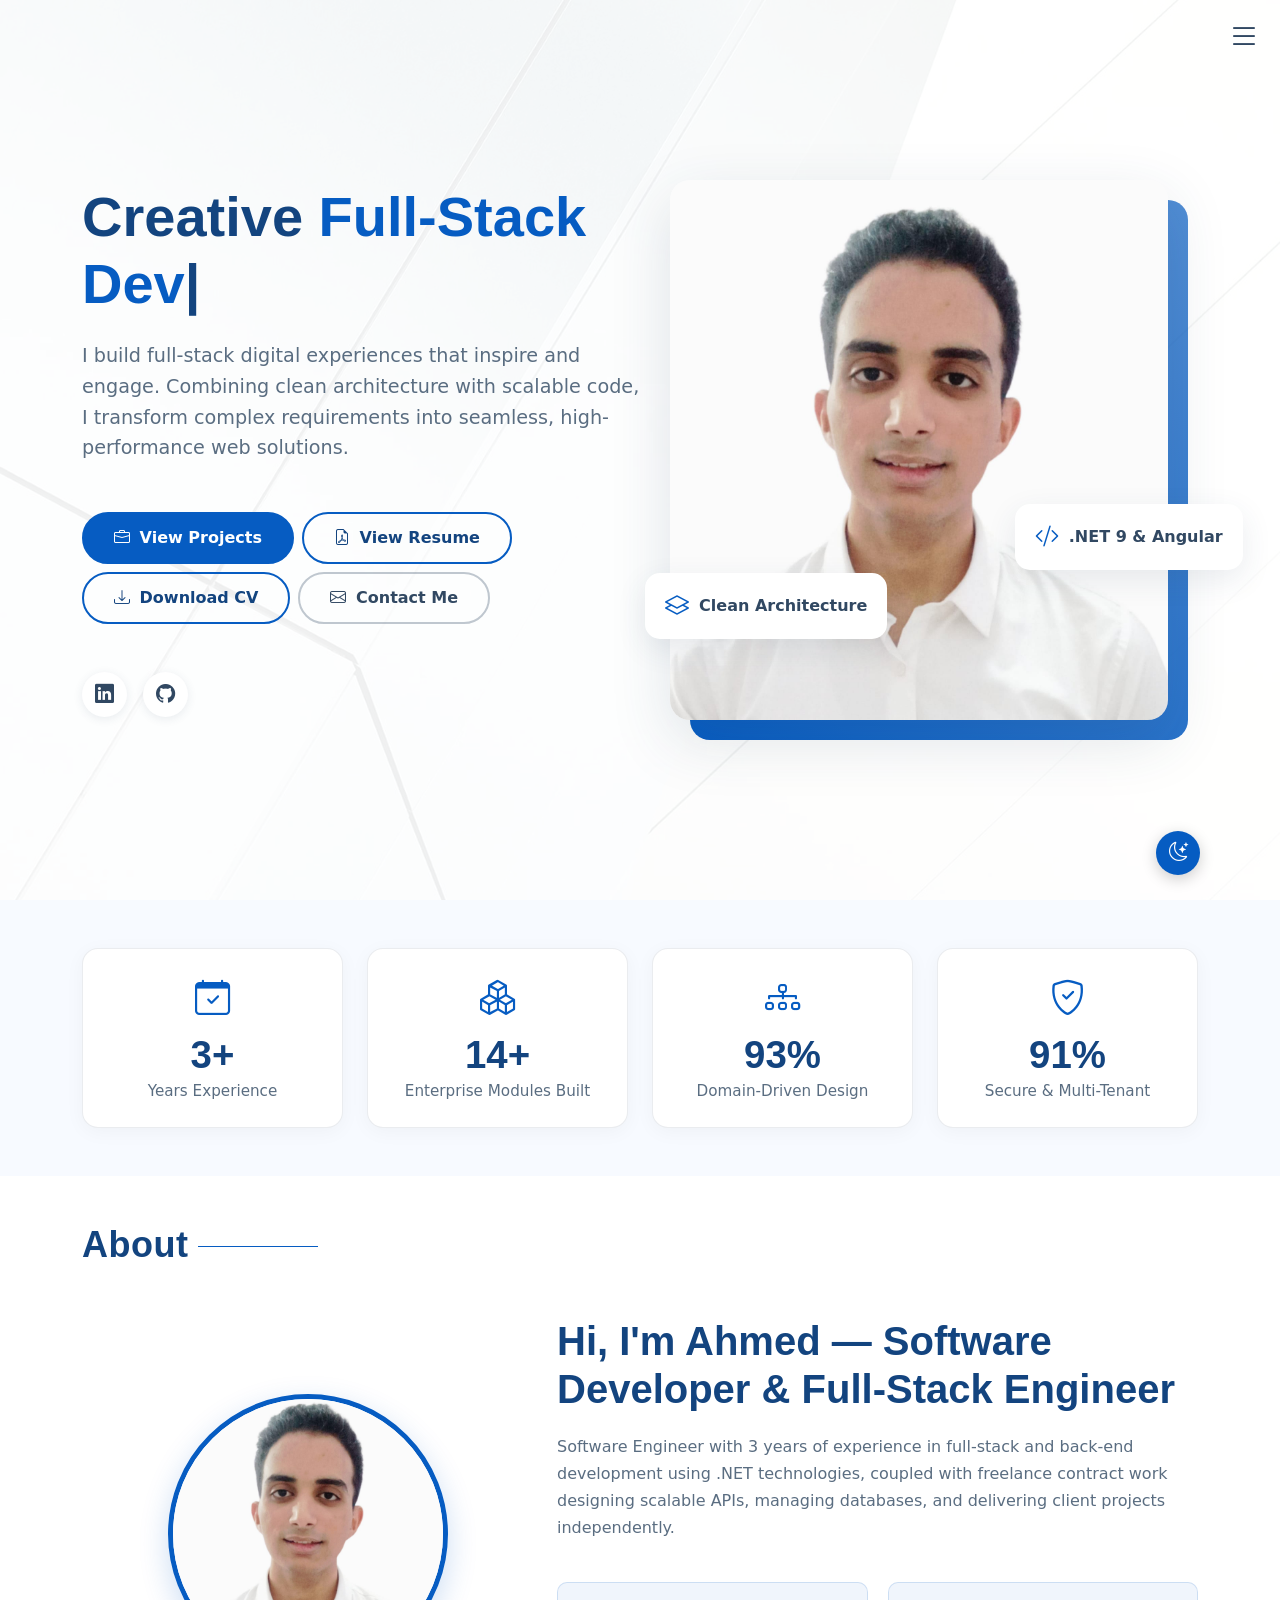
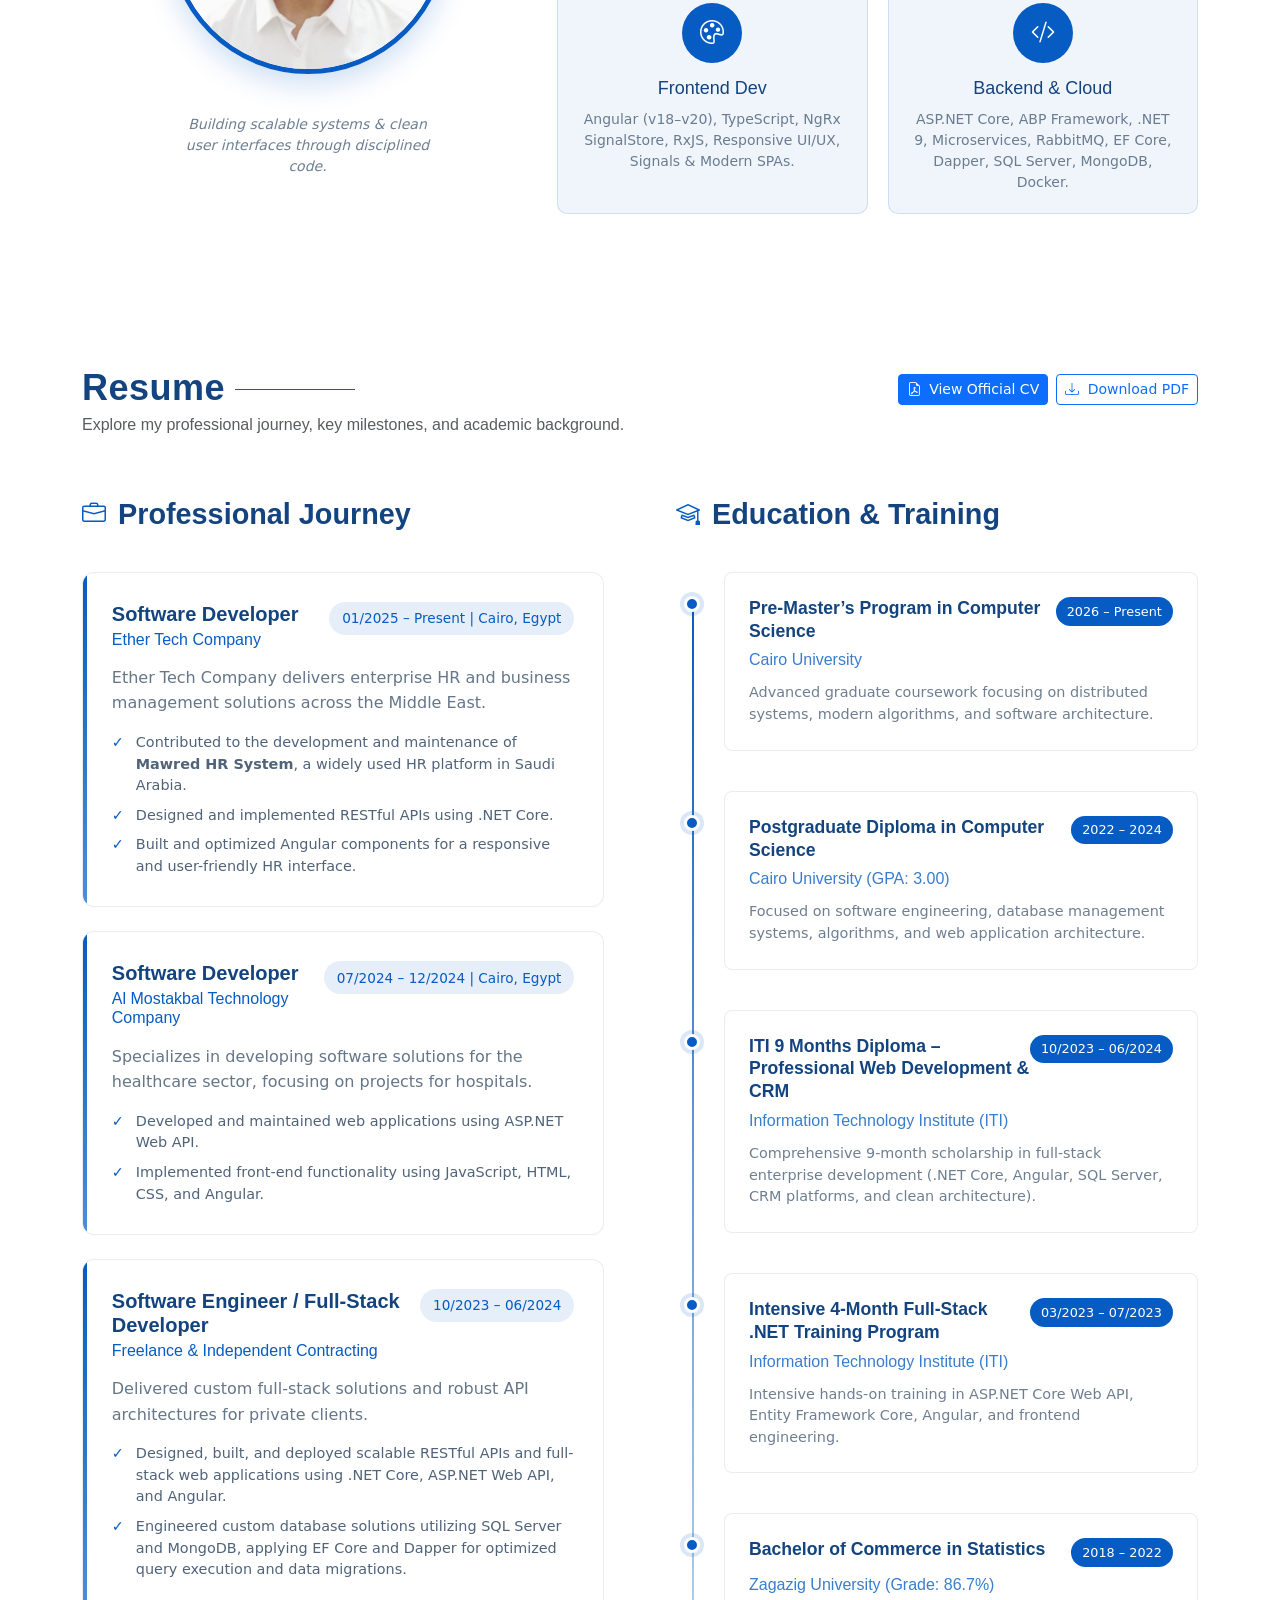
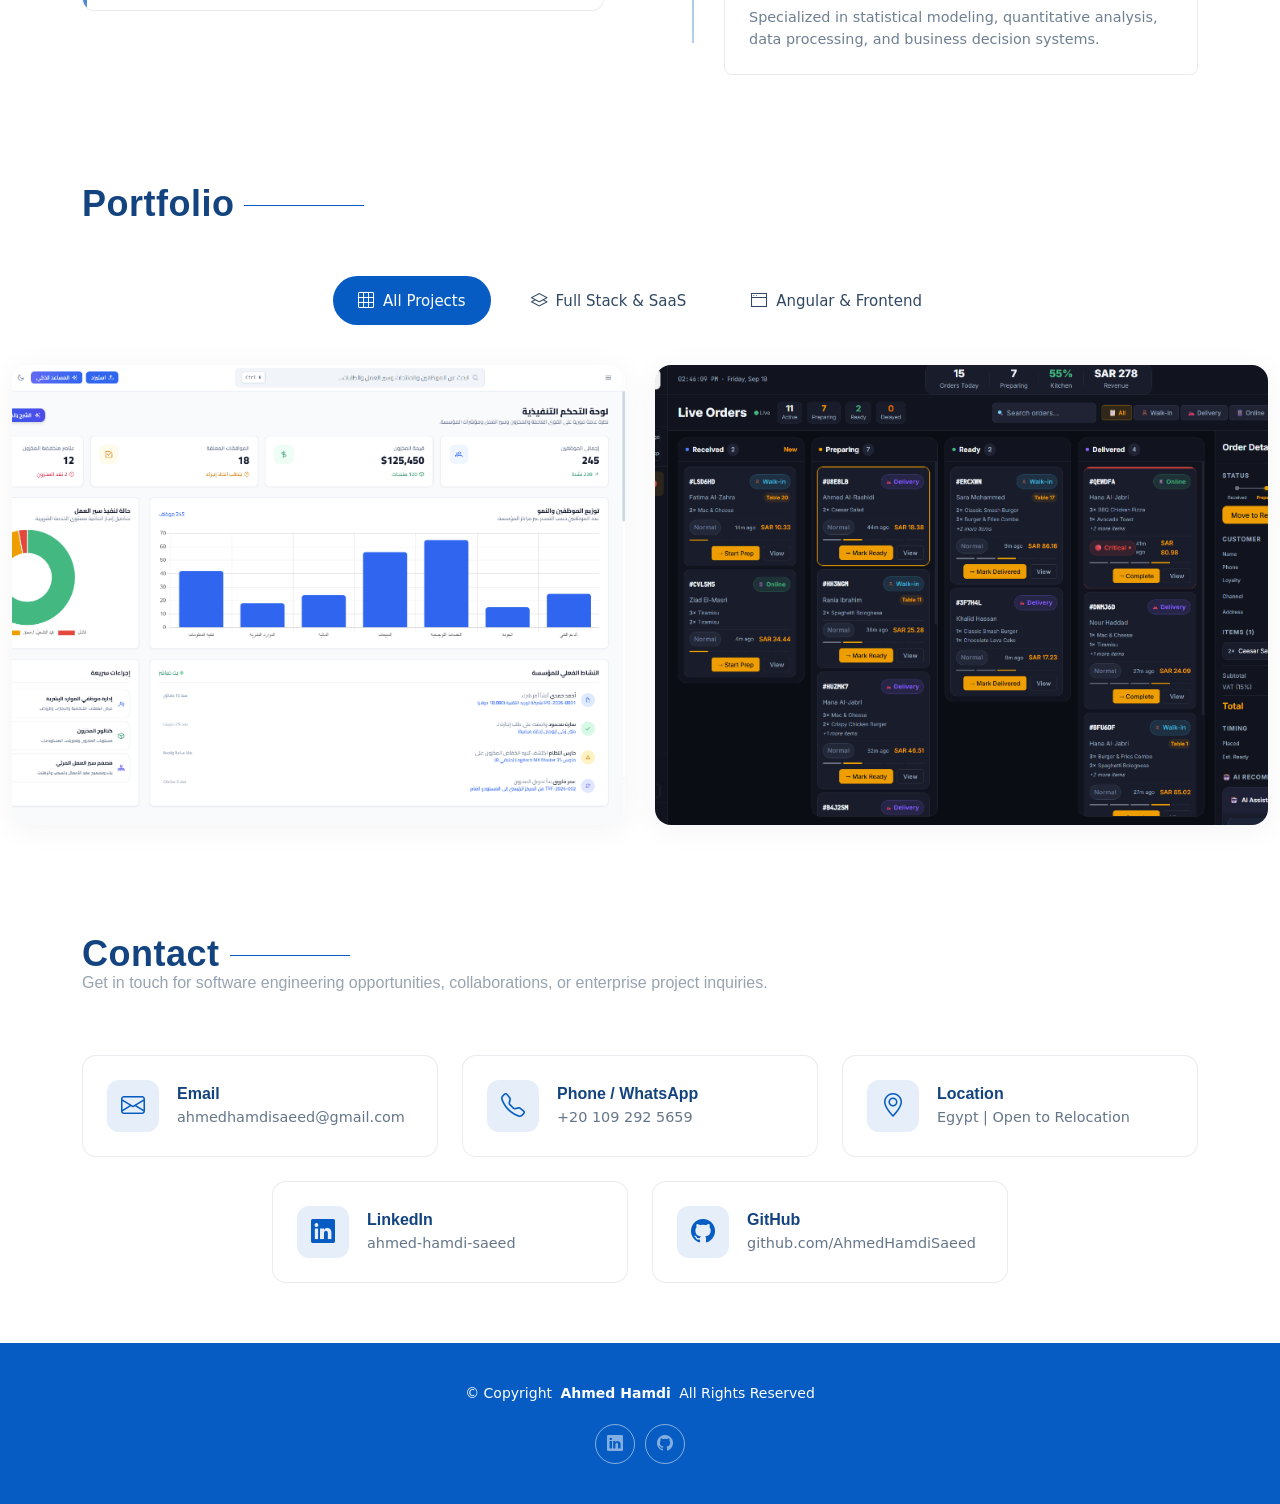
==== commit d02cf642: "feat(resume): link official PDF CV, update experience and education timelines from CV, and add direc" ====
--- a/index.html
+++ b/index.html
@@ -92,7 +92,8 @@
 
               <div class="hero-actions d-flex flex-wrap gap-2" data-aos="fade-up" data-aos-delay="300">
                 <a href="#portfolio" class="btn btn-primary"><i class="bi bi-briefcase me-1"></i> View Projects</a>
-                <a href="https://github.com/AhmedHamdiSaeed" target="_blank" rel="noopener noreferrer" class="btn btn-outline" style="border: 2px solid var(--accent-color); color: var(--heading-color);"><i class="bi bi-file-earmark-person me-1"></i> View Resume</a>
+                <a href="assets/docs/Ahmed_Hamdi_Resume.pdf" target="_blank" rel="noopener noreferrer" class="btn btn-outline" style="border: 2px solid var(--accent-color); color: var(--heading-color);"><i class="bi bi-file-earmark-pdf me-1"></i> View Resume</a>
+                <a href="assets/docs/Ahmed_Hamdi_Resume.pdf" download="Ahmed_Hamdi_Resume.pdf" class="btn btn-outline" style="border: 2px solid var(--accent-color); color: var(--heading-color);"><i class="bi bi-download me-1"></i> Download CV</a>
                 <a href="#contact" class="btn btn-outline"><i class="bi bi-envelope me-1"></i> Contact Me</a>
               </div>
 
@@ -132,7 +133,7 @@
           <div class="col-xl-3 col-lg-3 col-md-6 col-6">
             <div class="stats-card h-100">
               <div class="stats-icon"><i class="bi bi-calendar-check"></i></div>
-              <div class="stats-number"><span data-purecounter-start="0" data-purecounter-end="2" data-purecounter-duration="1" class="purecounter"></span>+</div>
+              <div class="stats-number"><span data-purecounter-start="0" data-purecounter-end="3" data-purecounter-duration="1" class="purecounter"></span>+</div>
               <div class="stats-label">Years Experience</div>
             </div>
           </div>
@@ -179,7 +180,7 @@
                 <img src="assets/img/profile/profile-square-1.webp" alt="Profile" class="img-fluid">
               </div>
               <div class="signature-section">
-                <p class="quote">Building meaningful digital experiences through creative code.</p>
+                <p class="quote">Building scalable systems &amp; clean user interfaces through disciplined code.</p>
               </div>
             </div>
           </div>
@@ -187,8 +188,8 @@
           <div class="col-lg-7" data-aos="fade-left" data-aos-delay="300">
             <div class="about-content">
               <div class="intro">
-               <h2>Hi, I'm Ahmed — a Full-Stack Developer</h2>
-              <p>I’m passionate about building innovative digital experiences from concept to deployment. With a strong foundation in both front-end design and back-end development, I craft responsive, efficient, and user-focused web applications that bring ideas to life.</p>
+               <h2>Hi, I'm Ahmed — Software Developer &amp; Full-Stack Engineer</h2>
+              <p>Software Engineer with 3 years of experience in full-stack and back-end development using .NET technologies, coupled with freelance contract work designing scalable APIs, managing databases, and delivering client projects independently.</p>
               </div>
 
               <div class="skills-grid">
@@ -197,14 +198,14 @@
                     <i class="bi bi-palette"></i>
                   </div>
                   <h4>Frontend Dev</h4>
-                  <p>I design and develop engaging web experiences that blend creativity with technology.</p>
+                  <p>Angular (v18–v20), TypeScript, NgRx SignalStore, RxJS, Responsive UI/UX, Signals &amp; Modern SPAs.</p>
                 </div>
                 <div class="skill-item" data-aos="zoom-in" data-aos-delay="450">
                   <div class="skill-icon">
                     <i class="bi bi-code-slash"></i>
                   </div>
-                  <h4>Backend Dev</h4>
-                  <p>I turn ideas into powerful, data-driven systems. I enjoy crafting efficient APIs, managing databases, and optimizing performance to make applications fast, stable, and dependable.</p>
+                  <h4>Backend &amp; Cloud</h4>
+                  <p>ASP.NET Core, ABP Framework, .NET 9, Microservices, RabbitMQ, EF Core, Dapper, SQL Server, MongoDB, Docker.</p>
                 </div>
                
               </div>
@@ -222,8 +223,19 @@
     <section id="resume" class="resume section">
 
       <!-- Section Title -->
-      <div class="container section-title">
-        <h2>Resume</h2>
+      <div class="container section-title" data-aos="fade-up">
+        <div class="d-flex align-items-center justify-content-between flex-wrap gap-2">
+          <h2 class="mb-0">Resume</h2>
+          <div class="d-flex gap-2">
+            <a href="assets/docs/Ahmed_Hamdi_Resume.pdf" target="_blank" rel="noopener noreferrer" class="btn btn-sm btn-primary">
+              <i class="bi bi-file-earmark-pdf me-1"></i> View Official CV
+            </a>
+            <a href="assets/docs/Ahmed_Hamdi_Resume.pdf" download="Ahmed_Hamdi_Resume.pdf" class="btn btn-sm btn-outline-primary">
+              <i class="bi bi-download me-1"></i> Download PDF
+            </a>
+          </div>
+        </div>
+        <p class="mt-2 text-muted">Explore my professional journey, key milestones, and academic background.</p>
       </div><!-- End Section Title -->
 
       <div class="container" data-aos="fade-up" data-aos-delay="100">
@@ -243,14 +255,14 @@
                       <h3>Software Developer</h3>
                       <h4>Ether Tech Company</h4>
                     </div>
-                    <span class="duration">2025 - Present</span>
+                    <span class="duration">01/2025 – Present | Cairo, Egypt</span>
                   </div>
                   <div class="card-body">
-                    <p>Ether Tech Company is a Riyadh-based software firm delivering  HR and business management solutions across the Middle East.</p>
+                    <p>Ether Tech Company delivers enterprise HR and business management solutions across the Middle East.</p>
                     <ul class="achievements">
-                      <li>Contributed to the development and maintenance of Mawred HR System, a widelyused HR platform in Saudi Arabia.</li>
+                      <li>Contributed to the development and maintenance of <strong>Mawred HR System</strong>, a widely used HR platform in Saudi Arabia.</li>
                       <li>Designed and implemented RESTful APIs using .NET Core.</li>
-                      <li>Built and optimized Angular components for a responsive and user-friendly HR interface</li>
+                      <li>Built and optimized Angular components for a responsive and user-friendly HR interface.</li>
                     </ul>
                   </div>
                 </div>
@@ -259,15 +271,15 @@
                   <div class="card-header">
                     <div class="role-info">
                       <h3>Software Developer</h3>
-                      <h4>AlMostakbal Technology Company</h4>
-                    </div>
-                    <span class="duration">2024 - 2025</span>
+                      <h4>Al Mostakbal Technology Company</h4>
+                    </div>
+                    <span class="duration">07/2024 – 12/2024 | Cairo, Egypt</span>
                   </div>
                   <div class="card-body">
-                    <p>Al Mostakbal Technology Company specializes in developing software solutions for the healthcare sector, focusing on projects for hospitals.</p>
+                    <p>Specializes in developing software solutions for the healthcare sector, focusing on projects for hospitals.</p>
                     <ul class="achievements">
-                        <li>Developed and maintained web applications using ASP.NET Web API.</li>
-                        <li>Implemented front-end functionality using JavaScript, HTML, CSS, and Angular.</li>                       
+                      <li>Developed and maintained web applications using ASP.NET Web API.</li>
+                      <li>Implemented front-end functionality using JavaScript, HTML, CSS, and Angular.</li>
                     </ul>
                   </div>
                 </div>
@@ -275,16 +287,17 @@
                 <div class="experience-card" data-aos="zoom-in" data-aos-delay="500">
                   <div class="card-header">
                     <div class="role-info">
-                      <h3>Full Stack Web Development Intern – ITI (4-Month Intensive Program)</h3>
-                      <h4>Information Technology Institute (ITI)</h4>
-                    </div>
-                    <span class="duration">2024 - 2024</span>
+                      <h3>Software Engineer / Full-Stack Developer</h3>
+                      <h4>Freelance &amp; Independent Contracting</h4>
+                    </div>
+                    <span class="duration">10/2023 – 06/2024</span>
                   </div>
                   <div class="card-body">
-                    <p>Trained in .NET and Angular for full stack web development.</p>
-                    <UL class="achievements">
-                       <li>Developed a laptop e-commerce website as a final project, implementing product listings, shopping cart, and user management features.</li>
-                    </UL>
+                    <p>Delivered custom full-stack solutions and robust API architectures for private clients.</p>
+                    <ul class="achievements">
+                      <li>Designed, built, and deployed scalable RESTful APIs and full-stack web applications using .NET Core, ASP.NET Web API, and Angular.</li>
+                      <li>Engineered custom database solutions utilizing SQL Server and MongoDB, applying EF Core and Dapper for optimized query execution and data migrations.</li>
+                    </ul>
                   </div>
                 </div>
               </div>
@@ -294,31 +307,45 @@
           <div class="col-lg-6" data-aos="fade-left" data-aos-delay="200">
             <div class="education-section">
               <div class="section-header">
-                <h2><i class="bi bi-mortarboard"></i> Academic Excellence</h2>
+                <h2><i class="bi bi-mortarboard"></i> Education &amp; Training</h2>
               </div>
 
               <div class="education-timeline">
                 <div class="timeline-track"></div>
-                  <div class="education-item" data-aos="slide-up" data-aos-delay="500">
+
+                <div class="education-item" data-aos="slide-up" data-aos-delay="250">
                   <div class="timeline-marker"></div>
                   <div class="education-content">
                     <div class="degree-header">
-                      <h3>ITI – 9-Month Diploma, Professional Web Development & CRM Track</h3>
-                      <span class="year">2023-2024</span>
-                    </div>
-                    <h4 class="institution">Information Technology Institute (ITI)</h4>
-                    <p>Intensive 9-month program focused on full-stack web development and CRM systems, covering modern technologies, software engineering principles, and real-world project development.</p>
-                  </div>
-                </div>
+                      <h3>Pre-Master’s Program in Computer Science</h3>
+                      <span class="year">2026 – Present</span>
+                    </div>
+                    <h4 class="institution">Cairo University</h4>
+                    <p>Advanced graduate coursework focusing on distributed systems, modern algorithms, and software architecture.</p>
+                  </div>
+                </div>
+
                 <div class="education-item" data-aos="slide-up" data-aos-delay="300">
                   <div class="timeline-marker"></div>
                   <div class="education-content">
                     <div class="degree-header">
-                      <h3>Diploma in Computer Science</h3>
-                      <span class="year">2022 - 2024</span>
-                    </div>
-                    <h4 class="institution">Cairo University</h4>
-                    <p>Focused on software development, databases, and computer systems, with hands-on experience in programming and web technologies.</p>
+                      <h3>Postgraduate Diploma in Computer Science</h3>
+                      <span class="year">2022 – 2024</span>
+                    </div>
+                    <h4 class="institution">Cairo University (GPA: 3.00)</h4>
+                    <p>Focused on software engineering, database management systems, algorithms, and web application architecture.</p>
+                  </div>
+                </div>
+
+                <div class="education-item" data-aos="slide-up" data-aos-delay="350">
+                  <div class="timeline-marker"></div>
+                  <div class="education-content">
+                    <div class="degree-header">
+                      <h3>ITI 9 Months Diploma – Professional Web Development &amp; CRM</h3>
+                      <span class="year">10/2023 – 06/2024</span>
+                    </div>
+                    <h4 class="institution">Information Technology Institute (ITI)</h4>
+                    <p>Comprehensive 9-month scholarship in full-stack enterprise development (.NET Core, Angular, SQL Server, CRM platforms, and clean architecture).</p>
                   </div>
                 </div>
 
@@ -326,11 +353,23 @@
                   <div class="timeline-marker"></div>
                   <div class="education-content">
                     <div class="degree-header">
-                      <h3>Bachelor of Commerce in statistics</h3>
-                      <span class="year">2018 - 2022</span>
-                    </div>
-                    <h4 class="institution"> Zagazig University</h4>
-                    <p>Specialized in statistical analysis, data interpretation, and business decision-making with a strong foundation in economics and commerce.</p>
+                      <h3>Intensive 4-Month Full-Stack .NET Training Program</h3>
+                      <span class="year">03/2023 – 07/2023</span>
+                    </div>
+                    <h4 class="institution">Information Technology Institute (ITI)</h4>
+                    <p>Intensive hands-on training in ASP.NET Core Web API, Entity Framework Core, Angular, and frontend engineering.</p>
+                  </div>
+                </div>
+
+                <div class="education-item" data-aos="slide-up" data-aos-delay="450">
+                  <div class="timeline-marker"></div>
+                  <div class="education-content">
+                    <div class="degree-header">
+                      <h3>Bachelor of Commerce in Statistics</h3>
+                      <span class="year">2018 – 2022</span>
+                    </div>
+                    <h4 class="institution">Zagazig University (Grade: 86.7%)</h4>
+                    <p>Specialized in statistical modeling, quantitative analysis, data processing, and business decision systems.</p>
                   </div>
                 </div>    
               </div>
@@ -443,21 +482,45 @@
 
       <div class="container" data-aos="fade-up" data-aos-delay="100">
 
-        <div class="row gy-4">
+        <div class="row gy-4 justify-content-center">
 
           <div class="col-lg-4 col-md-6" data-aos="fade-up" data-aos-delay="100">
             <div class="info-card">
               <div class="icon-box">
+                <i class="bi bi-envelope"></i>
+              </div>
+              <div>
+                <h4>Email</h4>
+                <p><a href="mailto:ahmedhamdisaeed@gmail.com">ahmedhamdisaeed@gmail.com</a></p>
+              </div>
+            </div>
+          </div>
+
+          <div class="col-lg-4 col-md-6" data-aos="fade-up" data-aos-delay="150">
+            <div class="info-card">
+              <div class="icon-box">
+                <i class="bi bi-telephone"></i>
+              </div>
+              <div>
+                <h4>Phone / WhatsApp</h4>
+                <p><a href="tel:00201092925659">+20 109 292 5659</a></p>
+              </div>
+            </div>
+          </div>
+
+          <div class="col-lg-4 col-md-6" data-aos="fade-up" data-aos-delay="200">
+            <div class="info-card">
+              <div class="icon-box">
                 <i class="bi bi-geo-alt"></i>
               </div>
               <div>
                 <h4>Location</h4>
-                <p>Riyadh, Saudi Arabia / Egypt (Remote Ready)</p>
-              </div>
-            </div>
-          </div>
-
-          <div class="col-lg-4 col-md-6" data-aos="fade-up" data-aos-delay="200">
+                <p>Egypt | Open to Relocation</p>
+              </div>
+            </div>
+          </div>
+
+          <div class="col-lg-4 col-md-6" data-aos="fade-up" data-aos-delay="250">
             <div class="info-card">
               <div class="icon-box">
                 <i class="bi bi-linkedin"></i>
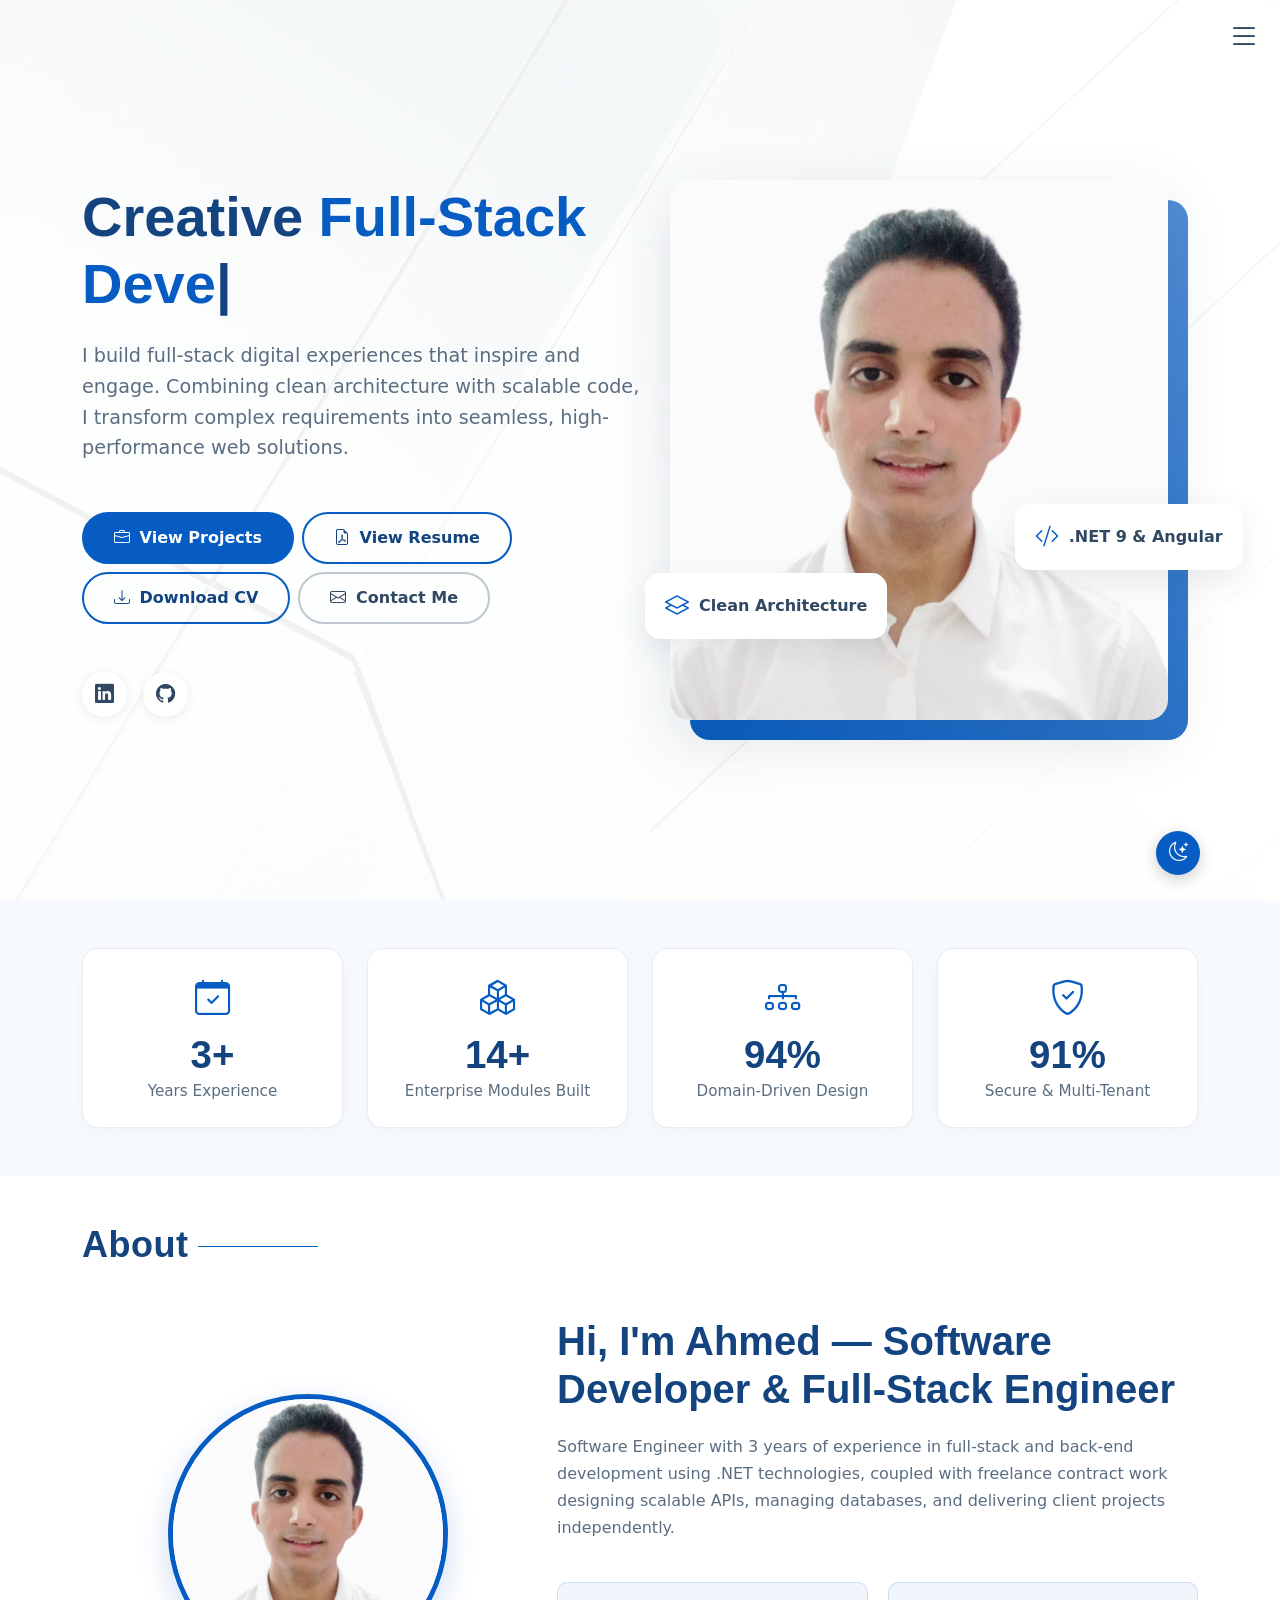
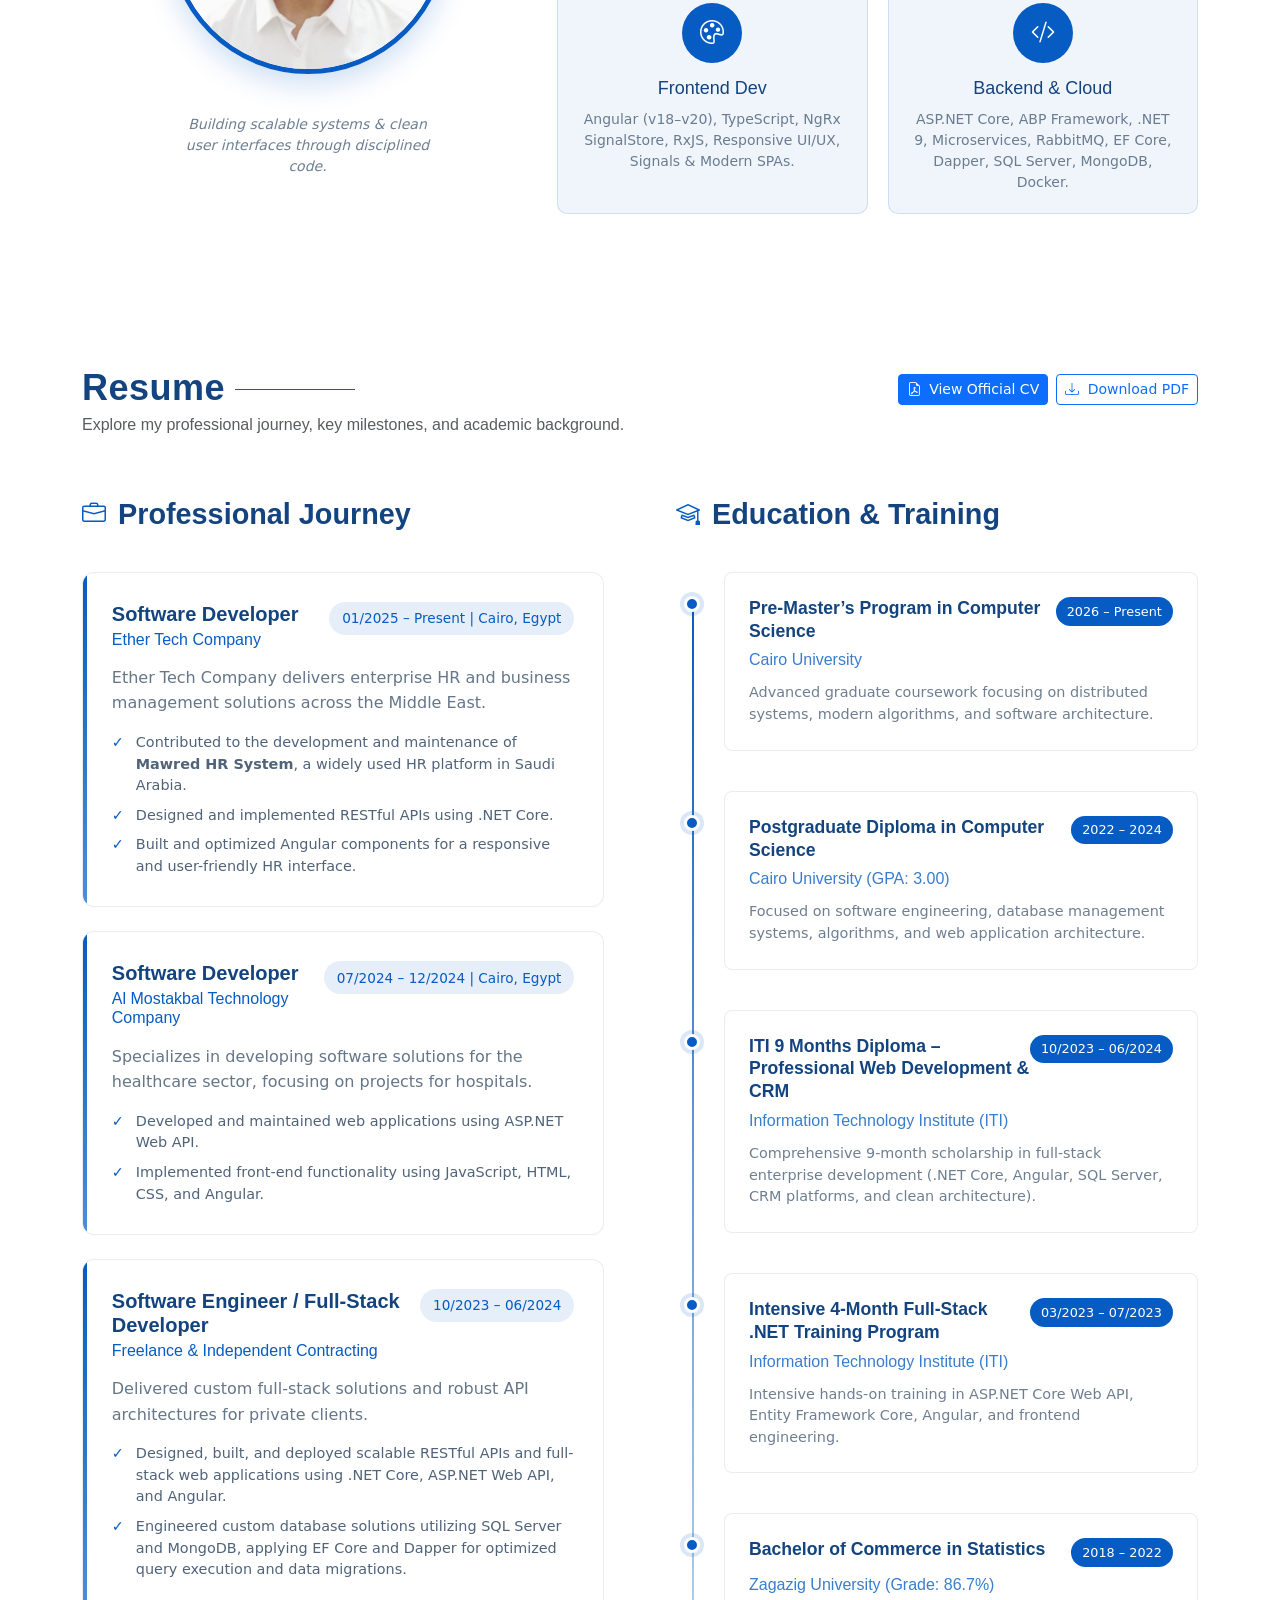
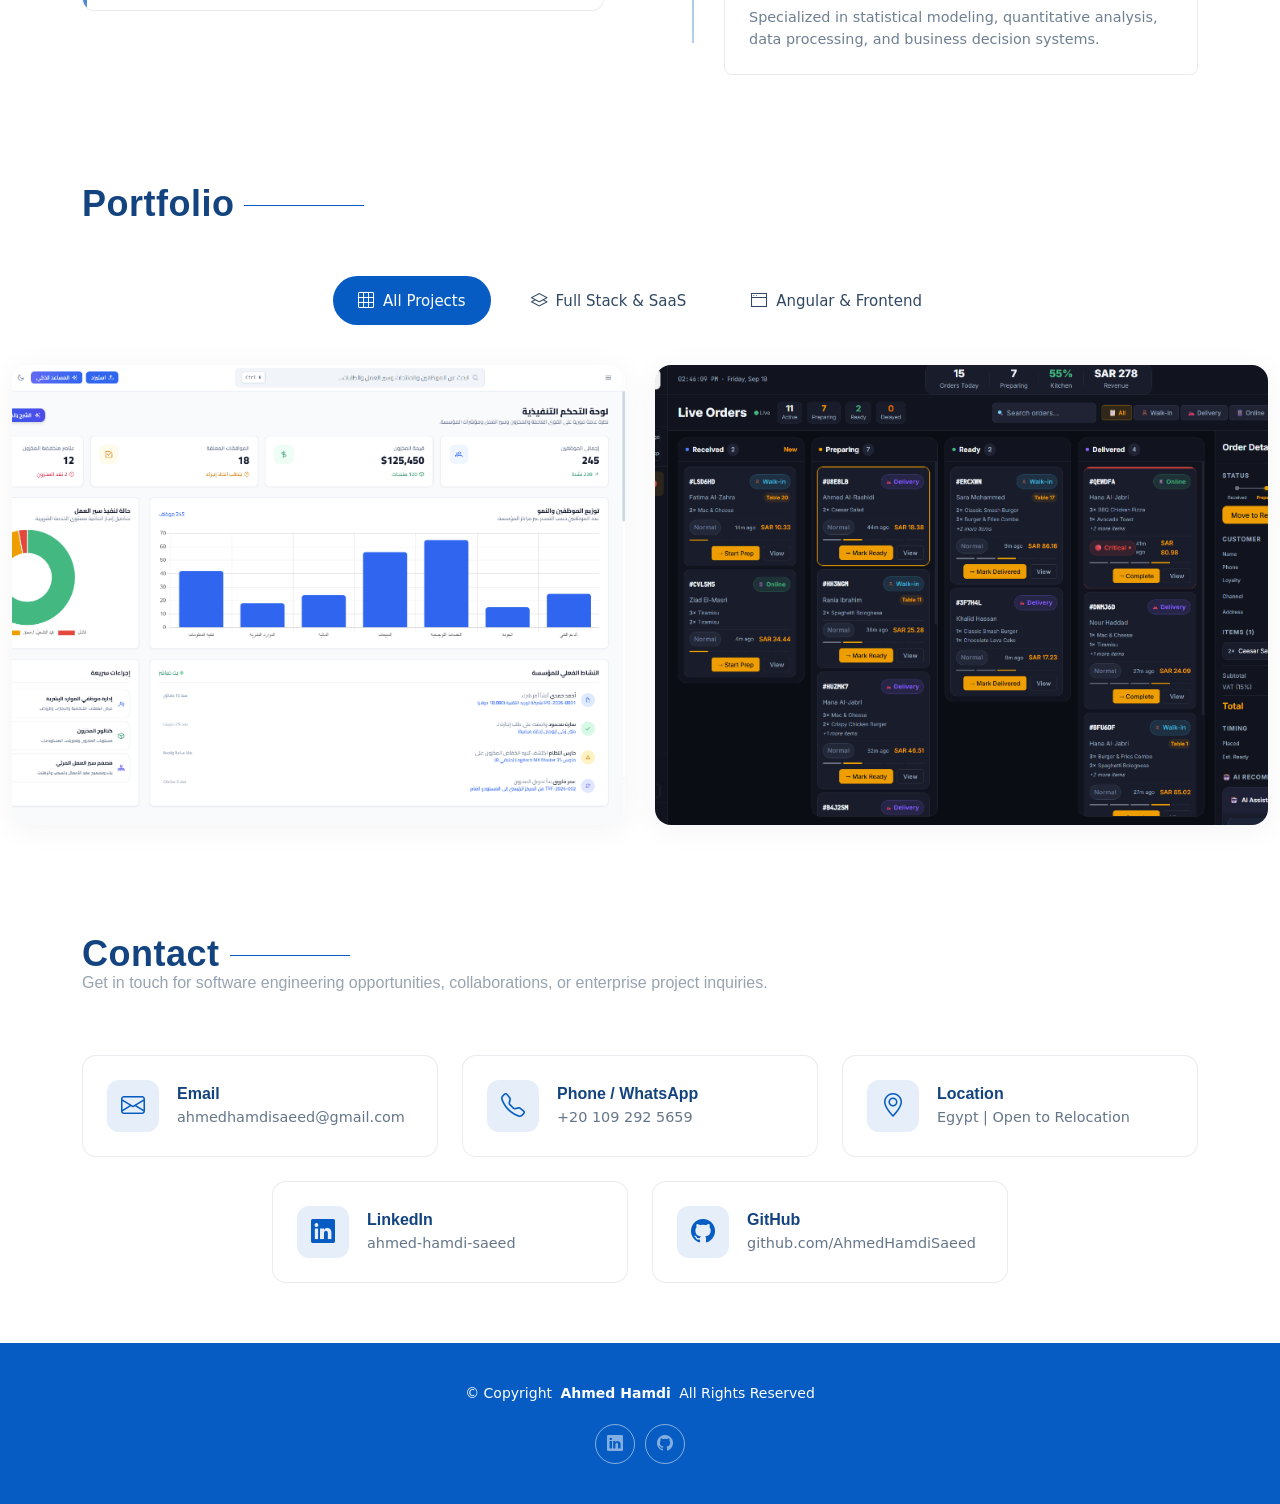
==== commit 37b74390: "feat: add live demo link for Sahm Smart Restaurant POS & KDS (https://smart-restaurant-pos-front-end" ====
--- a/index.html
+++ b/index.html
@@ -446,12 +446,15 @@
                   <a href="smart-restaurant-pos-details.html" class="portfolio-full-click" style="position: absolute; inset: 0; z-index: 2;" aria-label="View POS Details"></a>
                   <div class="entry-overlay">
                     <div class="overlay-content" style="position: relative; z-index: 3;">
-                      <div class="entry-meta">Frontend Architecture • Angular 18 &amp; NgRx SignalStore</div>
+                      <div class="entry-meta">Frontend Architecture • Angular 18 &amp; NgRx SignalStore <span class="live-pulse-badge"><span class="pulse-dot"></span> Live Demo</span></div>
                       <h3 class="entry-title"><a href="smart-restaurant-pos-details.html" class="text-white text-decoration-none">Sahm Smart Restaurant POS</a></h3>
                       <p class="text-light small mb-3 opacity-75">Advanced POS &amp; Kitchen Display System (KDS) dashboard with real-time Kanban order board, AI-driven recommendation streaming, and offline transaction synchronization.</p>
                       <div class="entry-links" onclick="event.stopPropagation();">
                         <a href="smart-restaurant-pos-details.html" title="View Full Project Details">
                           <i class="bi bi-arrow-right"></i>
+                        </a>
+                        <a href="https://smart-restaurant-pos-front-end.vercel.app/" target="_blank" rel="noopener noreferrer" title="Live Demo (Vercel)">
+                          <i class="bi bi-box-arrow-up-right"></i>
                         </a>
                         <a href="https://github.com/AhmedHamdiSaeed/SmartRestaurantPOS" target="_blank" rel="noopener noreferrer" title="GitHub Repository">
                           <i class="bi bi-github"></i>
